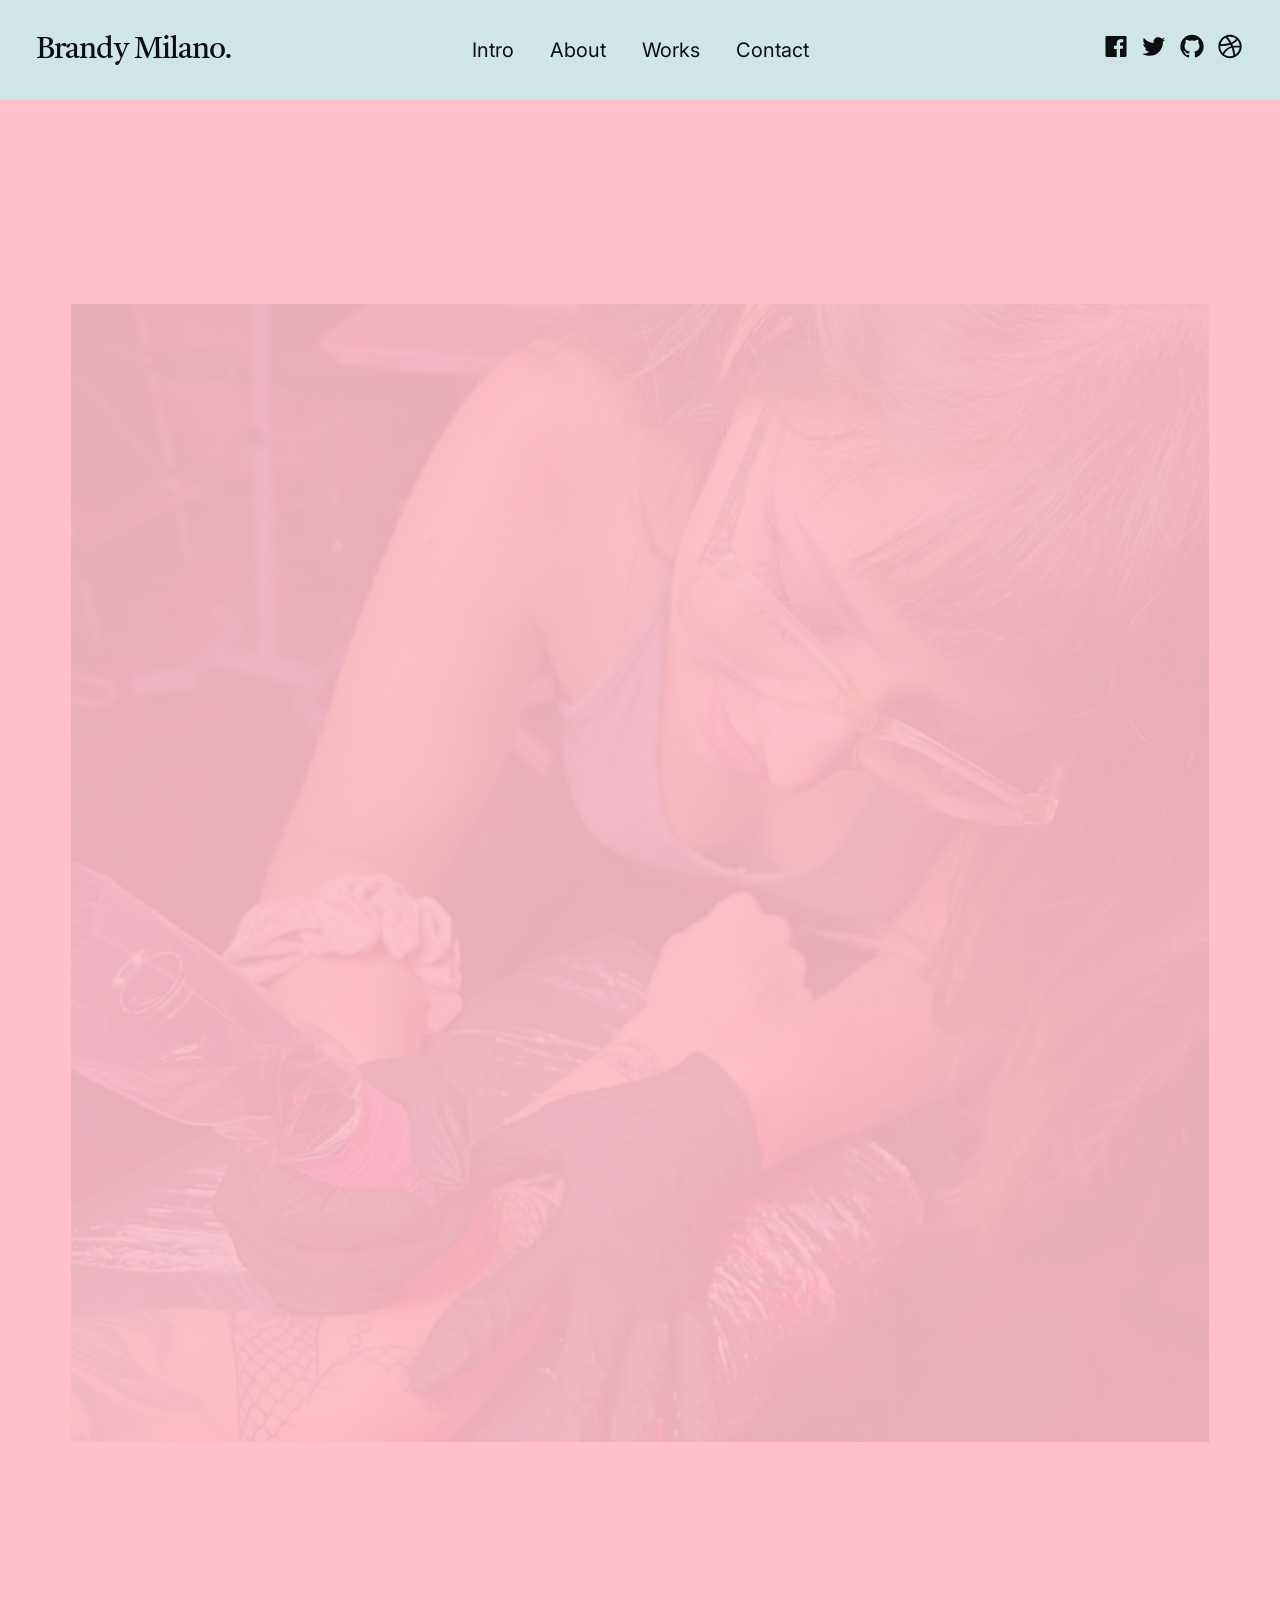
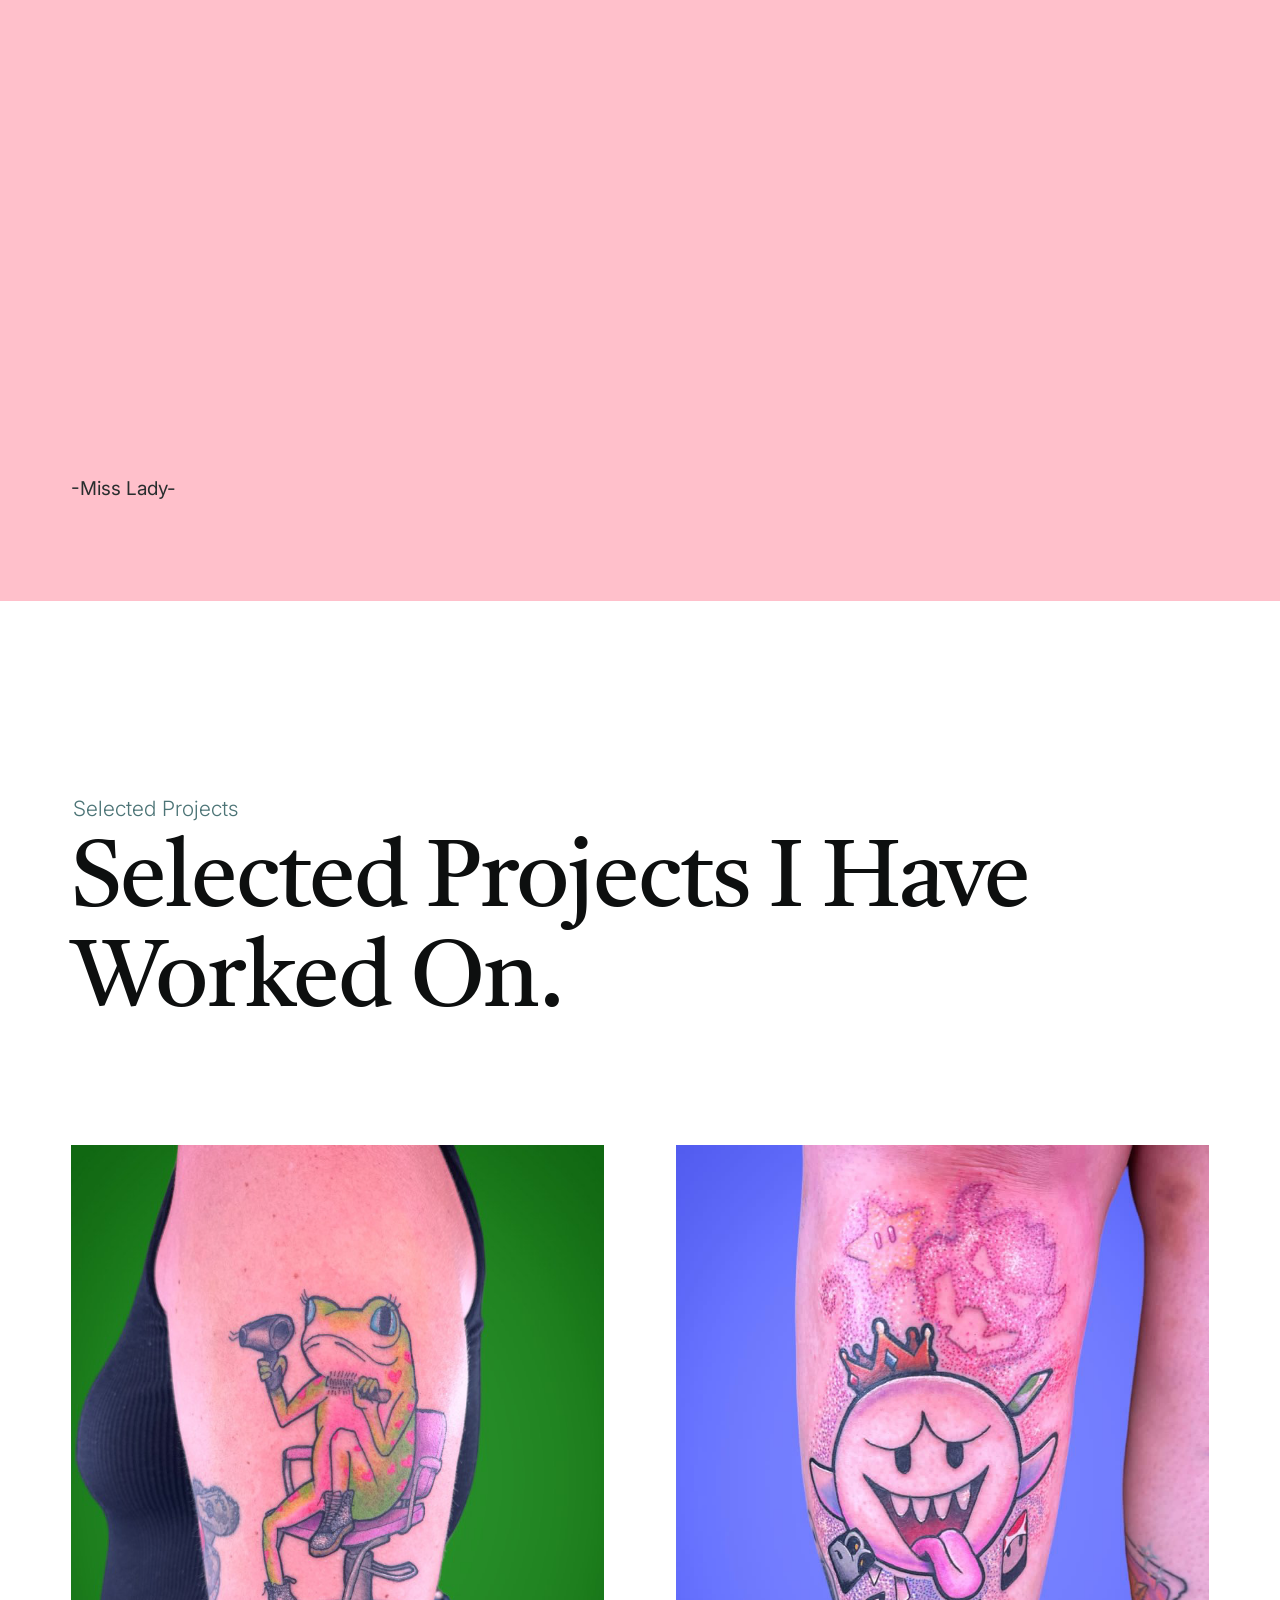
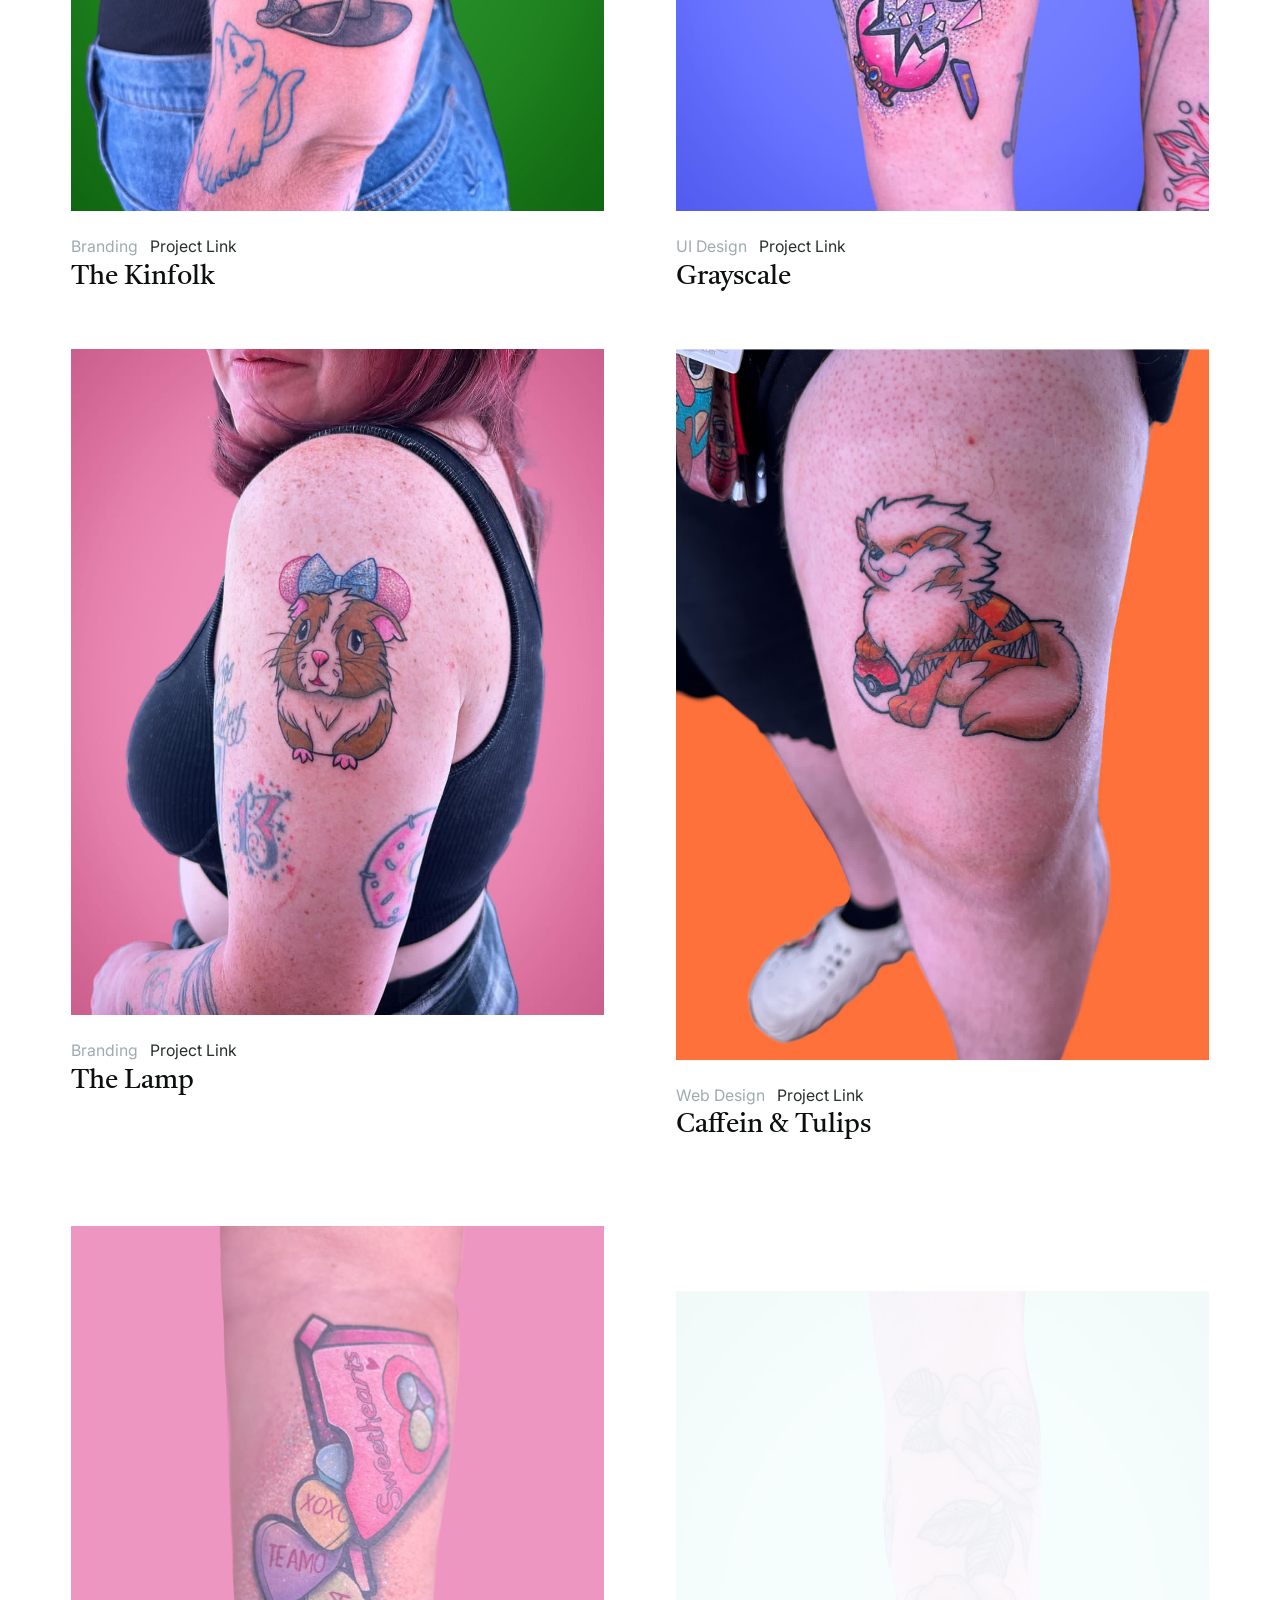
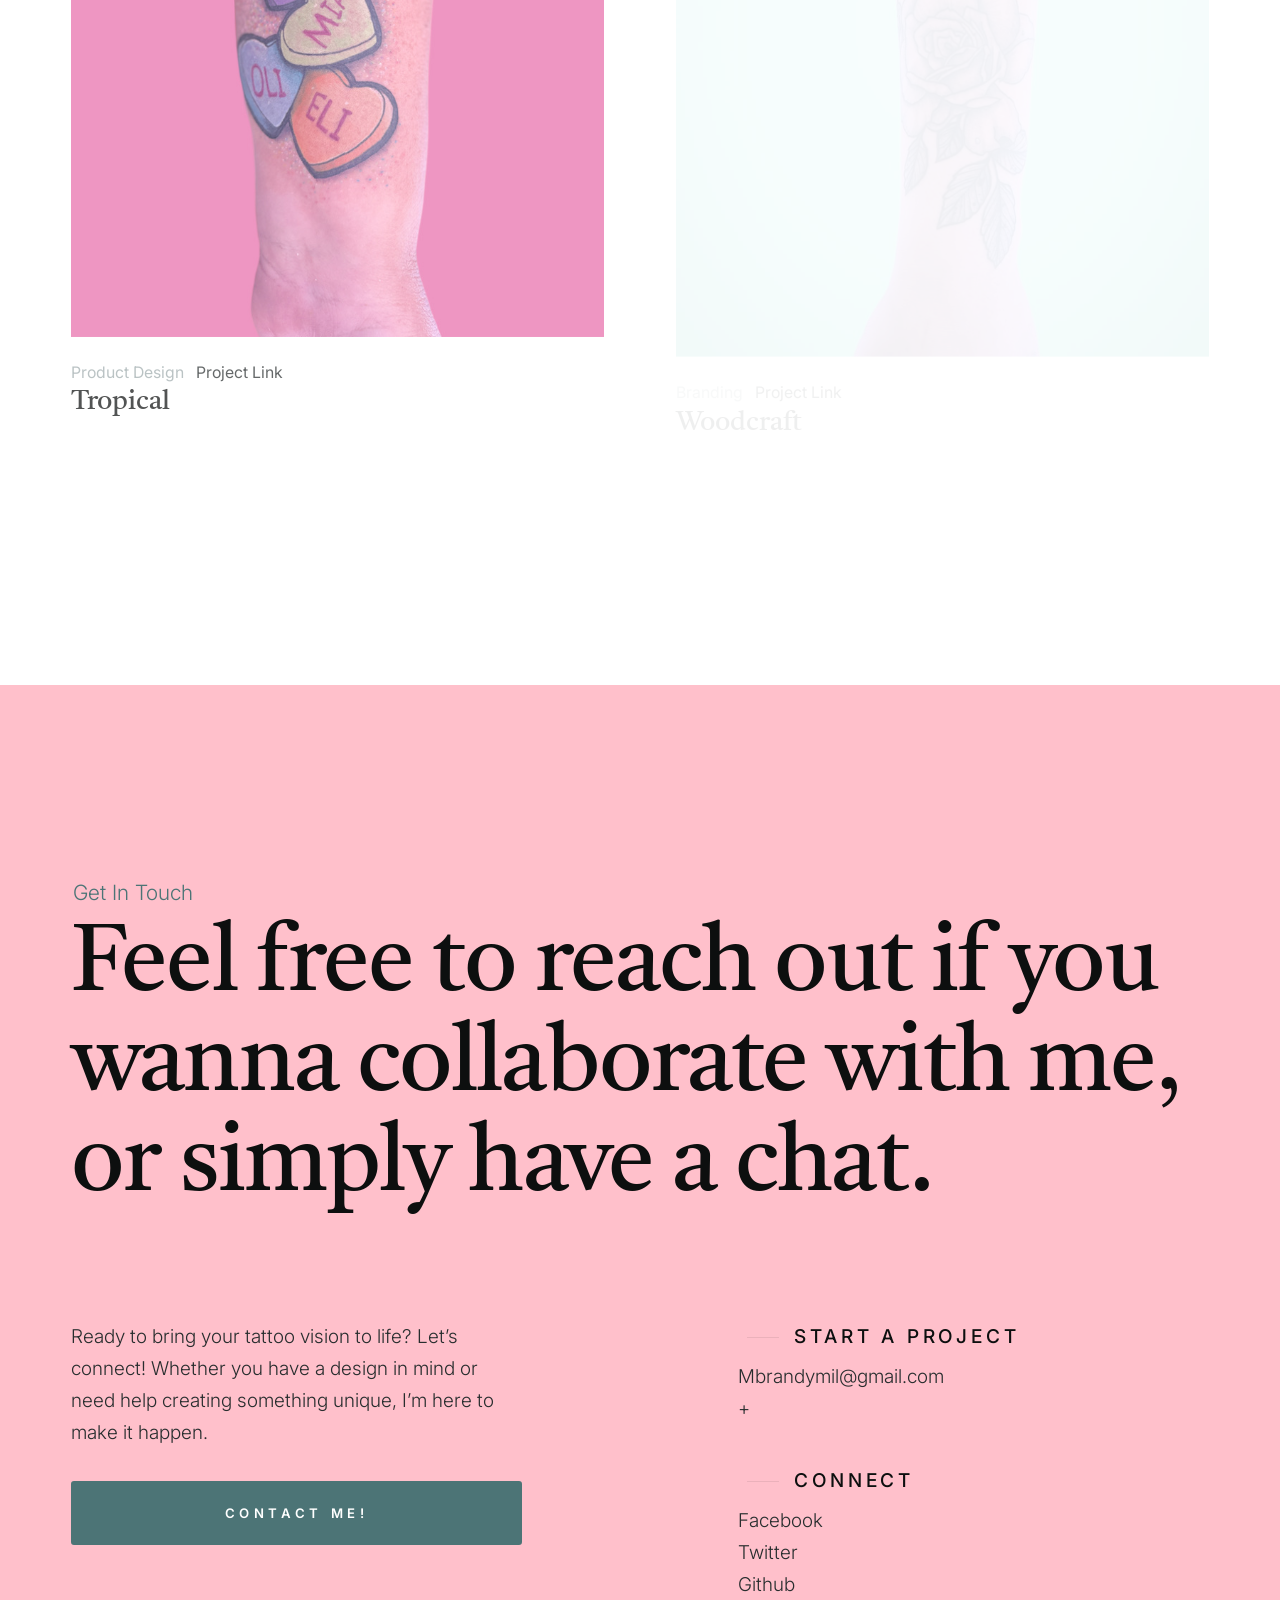
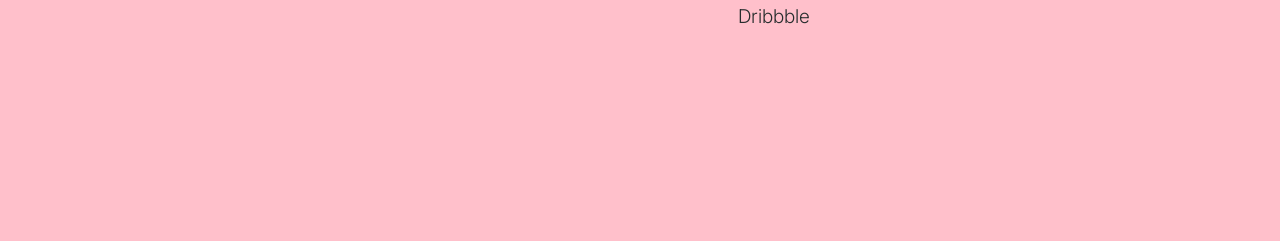
==== index.html @ 3b0003b9 "added images" ====
<!DOCTYPE html>
<html lang="en" class="no-js" >
<head>

    <!--- basic page needs
    ================================================== -->
    <meta charset="utf-8">
    <meta name="viewport" content="width=device-width, initial-scale=1">
    <title>Miss Lady Tattoos</title>

    <script>
        document.documentElement.classList.remove('no-js');
        document.documentElement.classList.add('js');
    </script>

    <!-- CSS
    ================================================== -->
    <link rel="stylesheet" href="css/vendor.css">
    <link rel="stylesheet" href="css/styles.css">

    <!-- favicons
    ================================================== -->
    <link rel="apple-touch-icon" sizes="180x180" href="images/portfolio/iconlogo.png">
    <link rel="icon" type="image/png" sizes="32x32" href="images/portfolio/iconlogo.png">
    <link rel="icon" type="image/png" sizes="16x16" href="images/portfolio/iconlogo.png">
    <link rel="manifest" href="site.webmanifest">

</head>


<body id="top">


    <!-- preloader
    ================================================== -->
    <div id="preloader">
        <div id="loader" class="line"></div>
    </div>


    <!-- page wrap
    ================================================== -->
    <div id="page" class="s-pagewrap">


        <!-- # site header 
        ================================================== -->
        <header id="masthead" class="s-header">

             <div class="s-header__block">
                <div class="s-header__branding">
                    <p class="site-title">
                        <a href="index.html" rel="home">Brandy Milano.</a>
                    </p>
                </div>

                <a class="s-header__menu-toggle" href="#0"><span>Menu</span></a>
            </div> <!-- end s-header__block -->

            <div class="row s-header__nav-wrap">

                <nav class="s-header__nav">
                    <ul>
                        <li class="current"><a href="#intro" class="smoothscroll">Intro</a></li>
                        <li><a href="#about" class="smoothscroll">About</a></li>
                        <li><a href="#works" class="smoothscroll">Works</a></li>
                        <li><a href="#colophon" class="smoothscroll">Contact</a></li>
                    </ul>
                </nav> <!-- end s-header__nav -->

                <ul class="s-header__social">
                    <li>
                        <a href="#0">
                            <svg xmlns="http://www.w3.org/2000/svg" width="24" height="24" viewBox="0 0 24 24" style="fill:rgba(0, 0, 0, 1);transform:;-ms-filter:"><path d="M20,3H4C3.447,3,3,3.448,3,4v16c0,0.552,0.447,1,1,1h8.615v-6.96h-2.338v-2.725h2.338v-2c0-2.325,1.42-3.592,3.5-3.592 c0.699-0.002,1.399,0.034,2.095,0.107v2.42h-1.435c-1.128,0-1.348,0.538-1.348,1.325v1.735h2.697l-0.35,2.725h-2.348V21H20 c0.553,0,1-0.448,1-1V4C21,3.448,20.553,3,20,3z"></path></svg>
                            <span class="u-screen-reader-text">Facebook</span>
                        </a>
                    </li>
                    <li>
                        <a href="#0">
                            <svg xmlns="http://www.w3.org/2000/svg" width="24" height="24" viewBox="0 0 24 24" style="fill:rgba(0, 0, 0, 1);transform:;-ms-filter:"><path d="M19.633,7.997c0.013,0.175,0.013,0.349,0.013,0.523c0,5.325-4.053,11.461-11.46,11.461c-2.282,0-4.402-0.661-6.186-1.809 c0.324,0.037,0.636,0.05,0.973,0.05c1.883,0,3.616-0.636,5.001-1.721c-1.771-0.037-3.255-1.197-3.767-2.793 c0.249,0.037,0.499,0.062,0.761,0.062c0.361,0,0.724-0.05,1.061-0.137c-1.847-0.374-3.23-1.995-3.23-3.953v-0.05 c0.537,0.299,1.16,0.486,1.82,0.511C3.534,9.419,2.823,8.184,2.823,6.787c0-0.748,0.199-1.434,0.548-2.032 c1.983,2.443,4.964,4.04,8.306,4.215c-0.062-0.3-0.1-0.611-0.1-0.923c0-2.22,1.796-4.028,4.028-4.028 c1.16,0,2.207,0.486,2.943,1.272c0.91-0.175,1.782-0.512,2.556-0.973c-0.299,0.935-0.936,1.721-1.771,2.22 c0.811-0.088,1.597-0.312,2.319-0.624C21.104,6.712,20.419,7.423,19.633,7.997z"></path></svg>
                            <span class="u-screen-reader-text">Twitter</span>
                        </a>
                    </li>
                    <li>
                        <a href="#0">
                            <svg xmlns="http://www.w3.org/2000/svg" width="24" height="24" viewBox="0 0 24 24" style="fill: rgba(0, 0, 0, 1);transform: ;msFilter:;"><path fill-rule="evenodd" clip-rule="evenodd" d="M12.026 2c-5.509 0-9.974 4.465-9.974 9.974 0 4.406 2.857 8.145 6.821 9.465.499.09.679-.217.679-.481 0-.237-.008-.865-.011-1.696-2.775.602-3.361-1.338-3.361-1.338-.452-1.152-1.107-1.459-1.107-1.459-.905-.619.069-.605.069-.605 1.002.07 1.527 1.028 1.527 1.028.89 1.524 2.336 1.084 2.902.829.091-.645.351-1.085.635-1.334-2.214-.251-4.542-1.107-4.542-4.93 0-1.087.389-1.979 1.024-2.675-.101-.253-.446-1.268.099-2.64 0 0 .837-.269 2.742 1.021a9.582 9.582 0 0 1 2.496-.336 9.554 9.554 0 0 1 2.496.336c1.906-1.291 2.742-1.021 2.742-1.021.545 1.372.203 2.387.099 2.64.64.696 1.024 1.587 1.024 2.675 0 3.833-2.33 4.675-4.552 4.922.355.308.675.916.675 1.846 0 1.334-.012 2.41-.012 2.737 0 .267.178.577.687.479C19.146 20.115 22 16.379 22 11.974 22 6.465 17.535 2 12.026 2z"></path></svg>
                            <span class="u-screen-reader-text">Github</span>
                        </a>
                    </li>
                    <li>
                        <a href="#0">
                            <svg xmlns="http://www.w3.org/2000/svg" width="24" height="24" viewBox="0 0 24 24" style="fill:rgba(0, 0, 0, 1);transform:;-ms-filter:"><path d="M20.66,6.98c-0.894-1.533-2.107-2.747-3.641-3.64C15.486,2.447,13.813,2,12,2S8.514,2.447,6.98,3.34 C5.447,4.233,4.233,5.447,3.34,6.98S2,10.187,2,12s0.446,3.487,1.34,5.02c0.894,1.534,2.107,2.747,3.641,3.64 C8.514,21.553,10.187,22,12,22s3.486-0.447,5.02-1.34c1.533-0.893,2.747-2.106,3.641-3.64C21.554,15.487,22,13.813,22,12 S21.554,8.513,20.66,6.98z M12,3.66c2,0,3.772,0.64,5.32,1.919c-0.92,1.174-2.286,2.14-4.1,2.9c-1.002-1.813-2.088-3.327-3.261-4.54 C10.641,3.753,11.319,3.66,12,3.66z M5.51,6.8c0.754-0.947,1.656-1.686,2.711-2.22c1.212,1.201,2.325,2.7,3.34,4.5 c-2,0.6-4.114,0.9-6.341,0.9c-0.573,0-1.006-0.013-1.3-0.04C4.227,8.793,4.757,7.747,5.51,6.8z M3.66,12 c0-0.054,0.003-0.12,0.01-0.2c0.007-0.08,0.01-0.146,0.01-0.2c0.254,0.014,0.641,0.02,1.161,0.02c2.666,0,5.146-0.367,7.439-1.1 c0.187,0.373,0.381,0.793,0.58,1.26c-1.32,0.293-2.674,1.006-4.061,2.14S6.4,16.247,5.76,17.5C4.36,15.913,3.66,14.08,3.66,12z M12,20.34c-1.894,0-3.594-0.587-5.101-1.759C7.5,17.394,8.423,16.259,9.67,15.18c1.246-1.08,2.483-1.753,3.71-2.02 c0.772,2.133,1.293,4.339,1.56,6.62C13.966,20.153,12.986,20.34,12,20.34z M19.08,16.38c-0.666,1.066-1.526,1.94-2.58,2.621 c-0.24-2.08-0.7-4.107-1.379-6.081c0.932-0.066,1.765-0.1,2.5-0.1c0.799,0,1.686,0.034,2.659,0.1 C20.146,14.16,19.746,15.313,19.08,16.38z M17.84,11.38c-1.16,0-2.233,0.047-3.22,0.14c-0.254-0.653-0.48-1.193-0.68-1.62 c2.066-0.906,3.532-2.006,4.399-3.3c1.2,1.414,1.854,3.027,1.96,4.84C19.487,11.4,18.667,11.38,17.84,11.38z"></path></svg>
                            <span class="u-screen-reader-text">Dribbble</span>
                        </a>
                    </li>
                </ul>  <!-- end s-header__social -->

            </div> <!-- end s-header__nav-wrap -->

        </header> <!-- end s-header -->


        <!-- intro
        ================================================== -->
        <section id="intro" class="s-intro">

            <div class="row">
                <div class="column lg-12 s-intro__content">

                    <div class="s-intro__text">
                        <h1 class="s-intro__text-huge animate-on-load">
                            Brandy .M
                        </h1>
                        <h3 class="animate-on-load">Tattoo <!-- <span>/span> --> Artist</h3>
                    </div>

                    <div class="s-intro__bg"></div>

                </div>
            </div>

        </section> <!-- end s-intro -->


        <!-- about
        ================================================== -->
        <section id="about" class="s-about">


            <div class="s-about__block s-about__intro">

                <div class="row">
                    <div class="column lg-12">
                        <h2 class="text-pretitle animate-on-load">About Me</h2>
    
                        <p class="attention-getter animate-on-load">
                            Hi, I’m Brandy, a passionate tattoo artist dedicated to bringing your ideas to life through ink. With a focus on clean lines, vibrant colors, and intricate details, my work is all about creating unique, meaningful designs that resonate with my clients. Whether you're looking for a small, delicate piece or a bold statement tattoo, I’m here to help turn your vision into art.

                            I believe that tattoos are not just body art but a form of self-expression, and I take pride in working closely with each client to ensure their story is told beautifully. I’m always exploring new techniques and styles to evolve my craft, so each piece is a reflection of both my creativity and your individuality.
                            
                            Let’s collaborate on something amazing!
                        </p>
                        <p>-Miss Lady-</p>
                    </div>
                </div>

            </div> 


            <!-- <div class="s-about__block s-about__career">

                <div class="row s-about__career-header">
                    <div class="column lg-12">
                        <h2 class="text-pretitle">Resume</h2>
    
                        <p class="text-huge-title">
                        Here is my education, work experience, & some skills I've got.
                        </p>
                    </div>
                </div>

                <div class="row s-about__timeline" data-animate-block>
                    <div class="column lg-6 stack-on-900 s-about__timeline-section" data-animate-el>
    
                        <h2 class="text-subtitle">
                            Experience
                        </h2>
    
                        <div class="timeline">
    
                            <div class="timeline__block">
                                <div class="timeline__bullet"></div>
                                <div class="timeline__header">
                                    <h4 class="timeline__title">Spotify</h3>
                                    <h5 class="timeline__meta">Product Designer</h5>
                                    <p class="timeline__timeframe">August 2019 - Present</p>
                                </div>
                                <div class="timeline__desc">
                                    <p>Lorem ipsum Occaecat do esse ex et dolor culpa nisi ex in magna consectetur nisi cupidatat laboris esse eiusmod deserunt aute do quis velit esse sed Ut proident cupidatat nulla esse cillum laborum occaecat nostrud sit dolor incididunt amet est occaecat nisi.</p>
                                </div>
                            </div>
    
                            <div class="timeline__block">
                                <div class="timeline__bullet"></div>
                                <div class="timeline__header">
                                    <h4 class="timeline__title">Dropbox</h4>
                                    <h5 class="timeline__meta">Frontend Developer</h5>
                                    <p class="timeline__timeframe">March 2016 - July 2019</p>
                                </div>
                                <div class="timeline__desc">
                                    <p>Lorem ipsum Occaecat do esse ex et dolor culpa nisi ex in magna consectetur nisi cupidatat laboris esse eiusmod deserunt aute do quis velit esse sed Ut proident cupidatat nulla esse cillum laborum occaecat nostrud sit dolor incididunt amet est occaecat nisi.</p>
                                </div>
                            </div> -->
<!--     
                        </div> 
    
                    </div>
    
                    <div class="column lg-6 stack-on-900 s-about__timeline-section" data-animate-el>
    
                        <h2 class="text-subtitle">
                            Education
                        </h2>
    
                        <div class="timeline">
    
                            <div class="timeline__block">
                                <div class="timeline__bullet"></div>
                                <div class="timeline__header">
                                    <h4 class="timeline__title">University of Life</h3>
                                    <h5 class="timeline__meta">Master in Graphic Design</h5>
                                    <p class="timeline__timeframe">April 2015</p>
                                </div>
                                <div class="timeline__desc">
                                    <p>Lorem ipsum Occaecat do esse ex et dolor culpa nisi ex in magna consectetur nisi cupidatat laboris esse eiusmod deserunt aute do quis velit esse sed Ut proident cupidatat nulla esse cillum laborum occaecat nostrud sit dolor incididunt amet est occaecat nisi.</p>
                                </div>
                            </div>
    
                            <div class="timeline__block">
                                <div class="timeline__bullet"></div>
                                <div class="timeline__header">
                                    <h4 class="timeline__title">School of Cool Designers</h4>
                                    <h5 class="timeline__meta">B.A. Degree in Graphic Design</h5>
                                    <p class="timeline__timeframe">August 2012</p>
                                </div>
                                <div class="timeline__desc">
                                    <p>Lorem ipsum Occaecat do esse ex et dolor culpa nisi ex in magna consectetur nisi cupidatat laboris esse eiusmod deserunt aute do quis velit esse sed Ut proident cupidatat nulla esse cillum laborum occaecat nostrud sit dolor incididunt amet est occaecat nisi.</p>
                                </div>
                            </div>
    
                        </div> 
                        
                    </div> 
    
                </div> 

                <div class="row s-about__skills" data-animate-block>
                    <div class="column lg-12" data-animate-el>
    
                        <h2 class="text-subtitle">
                            Skills & Expertise
                        </h2>
    
                        <ul class="skill-bars">
                            <li>
                            <div class="progress percent95"></div>
                            <strong>HTML & SCSS</strong>
                            </li>
                            <li>
                            <div class="progress percent85"></div>
                            <strong>Javascript ES6+</strong>
                            </li>
                            <li>
                            <div class="progress percent70"></div>
                            <strong>React</strong>
                            </li>
                            <li>
                            <div class="progress percent75"></div>
                            <strong>Node JS</strong>
                            </li>
                            <li>
                            <div class="progress percent85"></div>
                            <strong>Wordpress</strong>
                            </li>
                            <li>
                            <div class="progress percent90"></div>
                            <strong>Figma</strong>
                            </li>
                            <li>
                            <div class="progress percent85"></div>
                            <strong>Sketch</strong>
                            </li>
                            <li>
                            <div class="progress percent75"></div>
                            <strong>Illustrator</strong>
                            </li>
                        </ul>
    
                    </div>
                </div> 

                <div class="row s-about__clients" data-animate-block>
                    <div class="column lg-12" data-animate-el>
    
                        <h2 class="text-pretitle">Selected Clients</h2>
    
                        <ul class="clients-list text-huge-title">
                            <li><a href="#0">Microsoft</a></li>
                            <li><a href="#0">Amazon</a></li>
                            <li><a href="#0">Solana</a></li>
                            <li><a href="#0">Nike</a></li>
                            <li><a href="#0">Adidas</a></li>
                            <li><a href="#0">Polkadot</a></li>
                            <li><a href="#0">Google</a></li>
                            <li><a href="#0">Atom</a></li>
                            <li><a href="#0">Square</a></li>
                            <li><a href="#0">Brave</a></li>
                        </ul>
    
                    </div>
                </div> 

            </div> 
        </section>  -->


        <!-- # works
        ================================================== -->
        <section id="works" class="s-works">

            <div class="row">
                <div class="column lg-12">
                    <h2 class="text-pretitle">Selected Projects</h2>

                    <p class="text-huge-title">
                    Selected Projects I Have Worked On.
                    </p>
                </div>
            </div>

            <div class="row folio-list block-lg-one-half block-stack-on-550" data-animate-block>

                <div class="column" data-animate-el>
                    <div class="folio-item">
                        <div class="folio-item__thumb">
                            <a class="folio-item__thumb-link" href="images/portfolio/gallery/GPJQ4849.JPG" Title="The Kinfolk" data-size="1050x700">
                                <img src="images/portfolio/skaterboy.jpg" 
                                     srcset="images/portfolio/gallery/GPJQ4849.JPG 1x, images/portfolio/gallery/GPJQ4849.JPG@2x.jpg 2x" alt="">
                            </a>
                        </div>
                        <div class="folio-item__info">
                            <div class="folio-item__meta">
                                <span class="cat">Branding</span>
                                <a href="https://www.behance.net/" title="Project Link" class="project-link">Project Link</a>
                            </div>
                            <h4 class="folio-item__title">The Kinfolk</h4>
                        </div>
                        <div class="folio-item__caption">
                            <p>Vero molestiae sed aut natus excepturi. Et tempora numquam. Temporibus iusto quo.Unde dolorem corrupti neque nisi.</p>
                        </div>
                    </div>
                </div> <!-- end column -->
                <div class="column" data-animate-el>
                    <div class="folio-item">
                        <div class="folio-item__thumb">
                            <a class="folio-item__thumb-link" href="images/portfolio/IBGS7936.JPG" title="Grayscale" data-size="1050x700">
                                <img src="images/portfolio/IBGS7936.JPG" 
                                     srcset="images/portfolio/IBGS7936.JPG 1x, images\portfolio\IBGS7936.JPG@2x" alt="">
                            </a>
                        </div>
                        <div class="folio-item__info">
                            <div class="folio-item__meta">
                                <span class="cat">UI Design</span>
                                <a href="https://www.behance.net/" title="Project Link" class="project-link">Project Link</a>
                            </div>
                            <h4 class="folio-item__title">Grayscale</h4>
                        </div>
                        <div class="folio-item__caption">
                            <p>Vero molestiae sed aut natus excepturi. Et tempora numquam. Temporibus iusto quo.Unde dolorem corrupti neque nisi.</p>
                        </div>
                    </div>
                </div> <!-- end column -->
                <div class="column" data-animate-el>
                    <div class="folio-item">
                        <div class="folio-item__thumb">
                            <a class="folio-item__thumb-link" href="images/portfolio/LNLI8053.JPG" title="The Lamp" data-size="1050x700">
                                <img src="images/portfolio/lamp.jpg" 
                                     srcset="images/portfolio/LNLI8053.JPG 1x, images/portfolio/LNLI8053.JPG@2x" alt="">
                            </a>
                        </div>
                        <div class="folio-item__info">
                            <div class="folio-item__meta">
                                <span class="cat">Branding</span>
                                <a href="https://www.behance.net/" title="Project Link" class="project-link">Project Link</a>
                            </div>
                            <h4 class="folio-item__title">The Lamp</h4>
                        </div>
                        <div class="folio-item__caption">
                            <p>Vero molestiae sed aut natus excepturi. Et tempora numquam. Temporibus iusto quo.Unde dolorem corrupti neque nisi.</p>
                        </div>
                    </div>
                </div> <!-- end column -->
                <div class="column" data-animate-el>
                    <div class="folio-item">
                        <div class="folio-item__thumb">
                            <a class="folio-item__thumb-link" href="images/PHZT5736.JPG" title="Caffein & Tulips" data-size="1050x700">
                                <img src="images/PHZT5736.JPG" 
                                     srcset="images/PHZT5736.JPG 1x, images/PHZT5736.JPG@2x" alt="">
                            </a>
                        </div>
                        <div class="folio-item__info">
                            <div class="folio-item__meta">
                                <span class="cat">Web Design</span>
                                <a href="https://www.behance.net/" title="Project Link" class="project-link">Project Link</a>
                            </div>
                            <h4 class="folio-item__title">
                                Caffein & Tulips
                            </h4>
                        </div>
                        <div class="folio-item__caption">
                            <p>Vero molestiae sed aut natus excepturi. Et tempora numquam. Temporibus iusto quo.Unde dolorem corrupti neque nisi.</p>
                        </div>
                    </div>
                </div> 
                <div class="column" data-animate-el>
                    <div class="folio-item">
                        <div class="folio-item__thumb">
                            <a class="folio-item__thumb-link" href="images/GTHL4815.JPG" title="Tropical" data-size="1050x700">
                                <img src="images/GTHL4815.JPG" 
                                     srcset="images/GTHL4815.JPG 1x, images/GTHL4815.JPG@x2" alt="">
                            </a>
                        </div>
                        <div class="folio-item__info">
                            <div class="folio-item__meta">
                                <span class="cat">Product Design</span>
                                <a href="https://www.behance.net/" title="Project Link" class="project-link">Project Link</a>
                            </div>
                            <h4 class="folio-item__title">Tropical</h4>
                        </div>
                        <div class="folio-item__caption">
                            <p>Vero molestiae sed aut natus excepturi. Et tempora numquam. Temporibus iusto quo.Unde dolorem corrupti neque nisi.</p>
                        </div>
                    </div>
                </div> 
                <div class="column" data-animate-el>
                    <div class="folio-item">
                        <div class="folio-item__thumb">
                            <a class="folio-item__thumb-link" href="images/XIVX3357.JPG" title="Woodcraft" data-size="1050x700">
                                <img src="images/XIVX3357.JPG" 
                                     srcset="images/XIVX3357.JPG 1x, images/XIVX3357.JPG@2x.jpg 2x" alt="">
                            </a>
                        </div>
                        <div class="folio-item__info">
                            <div class="folio-item__meta">
                                <span class="cat">Branding</span>
                                <a href="https://www.behance.net/" title="Project Link" class="project-link">Project Link</a>
                            </div>
                            <h4 class="folio-item__title">Woodcraft</h4>
                        </div>
                        <div class="folio-item__caption">
                            <p>Vero molestiae sed aut natus excepturi. Et tempora numquam. Temporibus iusto quo.Unde dolorem corrupti neque nisi.</p>
                        </div>
                    </div>
                </div> 
    
            </div> 

            <!-- <div class="row testimonials">
                <div class="column lg-12">
    
                    <div class="swiper testimonial-slider">
    
                        <div class="swiper-wrapper">

                            <div class="testimonial-slider__slide swiper-slide">
                                <p>
                                Molestiae incidunt consequatur quis ipsa autem nam sit enim magni. Voluptas tempore rem. 
                                Explicabo a quaerat sint autem dolore ducimus ut consequatur neque. Nisi dolores quaerat fuga rem nihil nostrum.
                                Laudantium quia consequatur molestias.
                                </p>
                                <div class="testimonial-slider__author">
                                    <img src="images/avatars/user-02.jpg" alt="Author image" class="testimonial-slider__avatar">
                                    <cite class="testimonial-slider__cite">
                                        <strong>John Rockefeller</strong>
                                        <span>Standard Oil Co.</span>
                                    </cite>
                                </div>
                            </div> 
            
                            <div class="testimonial-slider__slide swiper-slide">
                                <p>
                                Excepturi nam cupiditate culpa doloremque deleniti repellat. Veniam quos repellat voluptas animi adipisci.
                                Nisi eaque consequatur. Voluptatem dignissimos ut ducimus accusantium perspiciatis.
                                Quasi voluptas eius distinctio. Atque eos maxime.
                                </p>
                                <div class="testimonial-slider__author">
                                    <img src="images/avatars/user-03.jpg" alt="Author image" class="testimonial-slider__avatar">
                                    <cite class="testimonial-slider__cite">
                                        <strong>Andrew Carnegie</strong>
                                        <span>Carnegie Steel Co.</span>
                                    </cite>
                                </div>
                            </div> 
            
                            <div class="testimonial-slider__slide swiper-slide">
                                <p>
                                Repellat dignissimos libero. Qui sed at corrupti expedita voluptas odit. Nihil ea quia nesciunt. Ducimus aut sed ipsam.  
                                Autem eaque officia cum exercitationem sunt voluptatum accusamus. Quasi voluptas eius distinctio.
                                Voluptatem dignissimos ut.
                                </p>
                                <div class="testimonial-slider__author">
                                    <img src="images/avatars/user-01.jpg" alt="Author image" class="testimonial-slider__avatar">
                                    <cite class="testimonial-slider__cite">
                                        <strong>John Morgan</strong>
                                        <span>JP Morgan & Co.</span>
                                    </cite>
                                </div>
                            </div> 

                            <div class="testimonial-slider__slide swiper-slide">
                                <p>
                                Excepturi nam cupiditate culpa doloremque deleniti repellat. Veniam quos repellat voluptas animi adipisci.
                                Nisi eaque consequatur. Voluptatem dignissimos ut ducimus accusantium perspiciatis.
                                Quasi voluptas eius distinctio. Atque eos maxime.
                                </p>
                                <div class="testimonial-slider__author">
                                    <img src="images/avatars/user-05.jpg" alt="Author image" class="testimonial-slider__avatar">
                                    <cite class="testimonial-slider__cite">
                                        <strong>Henry Ford</strong>
                                        <span>Ford Motor Co.</span>
                                    </cite>
                                </div>
                            </div> 
        
                        </div> <

                        <div class="testimonial-slider__next">
                            <svg xmlns="http://www.w3.org/2000/svg" width="24" height="24" viewBox="0 0 24 24" style="fill: rgba(0, 0, 0, 1);transform: ;msFilter:;"><path d="m11.293 17.293 1.414 1.414L19.414 12l-6.707-6.707-1.414 1.414L15.586 11H6v2h9.586z"></path></svg>
                        </div>
                        <div class="testimonial-slider__prev">
                            <svg xmlns="http://www.w3.org/2000/svg" width="24" height="24" viewBox="0 0 24 24" style="fill: rgba(0, 0, 0, 1);transform: ;msFilter:;"><path d="M12.707 17.293 8.414 13H18v-2H8.414l4.293-4.293-1.414-1.414L4.586 12l6.707 6.707z"></path></svg>
                        </div>
    
                        <div class="swiper-pagination"></div>
    
                    </div> 
    
                </div> 
            </div>  -->

        </section> 


        <!-- # site footer
        ================================================== -->
        <footer id="colophon" class="s-footer">

            <div class="row s-footer__contact-header">
                <div class="column lg-12">
                    <h2 class="text-pretitle">Get In Touch</h2>

                    <p class="text-huge-title">
                        Feel free to reach out if you wanna collaborate with me, or simply have a chat.
                    </p>
                </div>
            </div> <!-- end s-footer__content -->

            <div class="row s-footer__contact-content">

                <div class="column lg-5 md-6 stack-on-900 left-block">
                    <p>
                        Ready to bring your tattoo vision to life? Let’s connect! Whether you have a design in mind or need help creating something unique, I’m here to make it happen.

                    <div class="s-footer__buttons">
                        <a href="mailto:Mbrandymil@gmail.com" class="btn btn--primary u-fullwidth">Contact Me!</a>
                        <!-- <a href="#0" class="btn btn--stroke u-fullwidth">Get My CV</a> -->
                    </div>

                    </p>
                </div>

                <div class="column lg-4 md-5 stack-on-900 right-block">

                    <div class="s-footer__contact-info" >
                        <h2 class="text-subtitle">
                            Start A Project
                        </h2>
                        <ul class="link-list">
                            <li><a href="mailto:Mbrandymil@gmail.com">Mbrandymil@gmail.com</a></li>
                            <li><a href="tel:+5618565577">+</a></li>
                        </ul>
                    </div>

                    <div class="s-footer__social">
                        <h2 class="text-subtitle">
                            Connect
                        </h2>
                        <ul class="link-list">
                            <li><a href="#0">Facebook</a></li>
                            <li><a href="#0">Twitter</a></li>
                            <li><a href="#0">Github</a></li>
                            <li><a href="#0">Dribbble</a></li>
                        </ul>
                    </div>
                    
                </div>
            </div> <!-- end s-footer__contact-content -->



                <div class="ss-go-top">
                    <a class="smoothscroll" title="Back to Top" href="#top">
                        <svg xmlns="http://www.w3.org/2000/svg" width="24" height="24" viewBox="0 0 24 24" style="fill: rgba(0, 0, 0, 1);transform: ;msFilter:;"><path d="M6 4h12v2H6zm5 10v6h2v-6h5l-6-6-6 6z"></path></svg>
                    </a>
                </div>
            </div> <!-- end s-footer__bottom-->

        </footer> <!-- end s-footer -->

    </div> <!-- end s-pagewrap -->


    <!-- photoswipe background
    ================================================== -->
    <div aria-hidden="true" class="pswp" role="dialog" tabindex="-1">

        <div class="pswp__bg"></div>
        <div class="pswp__scroll-wrap">

            <div class="pswp__container">
                <div class="pswp__item"></div>
                <div class="pswp__item"></div>
                <div class="pswp__item"></div>
            </div>

            <div class="pswp__ui pswp__ui--hidden">
                <div class="pswp__top-bar">
                    <div class="pswp__counter"></div><button class="pswp__button pswp__button--close" title="Close (Esc)"></button> <button class="pswp__button pswp__button--share" title=
                    "Share"></button> <button class="pswp__button pswp__button--fs" title="Toggle fullscreen"></button> <button class="pswp__button pswp__button--zoom" title=
                    "Zoom in/out"></button>
                    <div class="pswp__preloader">
                        <div class="pswp__preloader__icn">
                            <div class="pswp__preloader__cut">
                                <div class="pswp__preloader__donut"></div>
                            </div>
                        </div>
                    </div>
                </div>
                <div class="pswp__share-modal pswp__share-modal--hidden pswp__single-tap">
                    <div class="pswp__share-tooltip"></div>
                </div><button class="pswp__button pswp__button--arrow--left" title="Previous (arrow left)"></button> <button class="pswp__button pswp__button--arrow--right" title=
                "Next (arrow right)"></button>
                <div class="pswp__caption">
                    <div class="pswp__caption__center"></div>
                </div>
            </div>

        </div>

    </div> <!-- end photoSwipe background -->


    <!-- Java Script
    ================================================== -->
    <script src="js/plugins.js"></script>
    <script src="js/main.js"></script>

</body>
</html>
---- css/vendor.css ----
code[class*="language-"],
pre[class*="language-"] {
    color           : #f8f8f2;
    background      : none;
    text-shadow     : 0 1px rgba(0, 0, 0, 0.3);
    font-family     : var(--font-mono);
    font-size       : calc(var(--text-size) * 0.9444);
    text-align      : left;
    white-space     : pre;
    word-spacing    : normal;
    word-break      : normal;
    word-wrap       : normal;
    line-height     : var(--vspace-1);
    -moz-tab-size   : 4;
    -o-tab-size     : 4;
    tab-size        : 4;
    -webkit-hyphens : none;
    -moz-hyphens    : none;
    -ms-hyphens     : none;
    hyphens         : none;
}

/* Code blocks */
pre[class*="language-"] {
    padding  : var(--vspace-0_5) 0 var(--vspace-1);
    margin   : var(--vspace-1) 0;
    overflow : auto;
}

:not(pre)>code[class*="language-"],
pre[class*="language-"] {
    background : #272822;
}

/* Inline code */
:not(pre)>code[class*="language-"] {
    padding     : .1em;
    white-space : normal;
}

.token.comment,
.token.prolog,
.token.doctype,
.token.cdata {
    color : slategray;
}

.token.punctuation {
    color : #f8f8f2;
}

.token.namespace {
    opacity : .7;
}

.token.property,
.token.tag,
.token.constant,
.token.symbol,
.token.deleted {
    color : #f92672;
}

.token.boolean,
.token.number {
    color : #ae81ff;
}

.token.selector,
.token.attr-name,
.token.string,
.token.char,
.token.builtin,
.token.inserted {
    color : #a6e22e;
}

.token.operator,
.token.entity,
.token.url,
.language-css .token.string,
.style .token.string,
.token.variable {
    color : #f8f8f2;
}

.token.atrule,
.token.attr-value,
.token.function,
.token.class-name {
    color : #e6db74;
}

.token.keyword {
    color : #66d9ef;
}

.token.regex,
.token.important {
    color : #fd971f;
}

.token.important,
.token.bold {
    font-weight : bold;
}

.token.italic {
    font-style : italic;
}

.token.entity {
    cursor : help;
}



/* ===================================================================
 * # Swiper 8.0.6
 * Most modern mobile touch slider and framework with hardware accelerated transitions
 * https://swiperjs.com
 *
 * Copyright 2014-2022 Vladimir Kharlampidi
 *
 * Released under the MIT License
 *
 * Released on: February 14, 2022
 * ------------------------------------------------------------------- */
@font-face {
    font-family : 'swiper-icons';
    src         : url("data:application/font-woff;charset=utf-8;base64, [base64]//wADZ2x5ZgAAAywAAADMAAAD2MHtryVoZWFkAAABbAAAADAAAAA2E2+eoWhoZWEAAAGcAAAAHwAAACQC9gDzaG10eAAAAigAAAAZAAAArgJkABFsb2NhAAAC0AAAAFoAAABaFQAUGG1heHAAAAG8AAAAHwAAACAAcABAbmFtZQAAA/gAAAE5AAACXvFdBwlwb3N0AAAFNAAAAGIAAACE5s74hXjaY2BkYGAAYpf5Hu/j+W2+MnAzMYDAzaX6QjD6/4//Bxj5GA8AuRwMYGkAPywL13jaY2BkYGA88P8Agx4j+/8fQDYfA1AEBWgDAIB2BOoAeNpjYGRgYNBh4GdgYgABEMnIABJzYNADCQAACWgAsQB42mNgYfzCOIGBlYGB0YcxjYGBwR1Kf2WQZGhhYGBiYGVmgAFGBiQQkOaawtDAoMBQxXjg/wEGPcYDDA4wNUA2CCgwsAAAO4EL6gAAeNpj2M0gyAACqxgGNWBkZ2D4/wMA+xkDdgAAAHjaY2BgYGaAYBkGRgYQiAHyGMF8FgYHIM3DwMHABGQrMOgyWDLEM1T9/w8UBfEMgLzE////P/5//f/V/xv+r4eaAAeMbAxwIUYmIMHEgKYAYjUcsDAwsLKxc3BycfPw8jEQA/[base64]/uznmfPFBNODM2K7MTQ45YEAZqGP81AmGGcF3iPqOop0r1SPTaTbVkfUe4HXj97wYE+yNwWYxwWu4v1ugWHgo3S1XdZEVqWM7ET0cfnLGxWfkgR42o2PvWrDMBSFj/IHLaF0zKjRgdiVMwScNRAoWUoH78Y2icB/yIY09An6AH2Bdu/UB+yxopYshQiEvnvu0dURgDt8QeC8PDw7Fpji3fEA4z/PEJ6YOB5hKh4dj3EvXhxPqH/SKUY3rJ7srZ4FZnh1PMAtPhwP6fl2PMJMPDgeQ4rY8YT6Gzao0eAEA409DuggmTnFnOcSCiEiLMgxCiTI6Cq5DZUd3Qmp10vO0LaLTd2cjN4fOumlc7lUYbSQcZFkutRG7g6JKZKy0RmdLY680CDnEJ+UMkpFFe1RN7nxdVpXrC4aTtnaurOnYercZg2YVmLN/d/gczfEimrE/fs/bOuq29Zmn8tloORaXgZgGa78yO9/cnXm2BpaGvq25Dv9S4E9+5SIc9PqupJKhYFSSl47+Qcr1mYNAAAAeNptw0cKwkAAAMDZJA8Q7OUJvkLsPfZ6zFVERPy8qHh2YER+3i/BP83vIBLLySsoKimrqKqpa2hp6+jq6RsYGhmbmJqZSy0sraxtbO3sHRydnEMU4uR6yx7JJXveP7WrDycAAAAAAAH//wACeNpjYGRgYOABYhkgZgJCZgZNBkYGLQZtIJsFLMYAAAw3ALgAeNolizEKgDAQBCchRbC2sFER0YD6qVQiBCv/H9ezGI6Z5XBAw8CBK/m5iQQVauVbXLnOrMZv2oLdKFa8Pjuru2hJzGabmOSLzNMzvutpB3N42mNgZGBg4GKQYzBhYMxJLMlj4GBgAYow/P/PAJJhLM6sSoWKfWCAAwDAjgbRAAB42mNgYGBkAIIbCZo5IPrmUn0hGA0AO8EFTQAA");
    font-weight : 400;
    font-style  : normal;
}

:root {
    --swiper-theme-color : #007aff;
}

.swiper {
    margin-left  : auto;
    margin-right : auto;
    position     : relative;
    overflow     : hidden;
    list-style   : none;
    padding      : 0;
    /* Fix of Webkit flickering */
    z-index      : 1;
}

.swiper-vertical>.swiper-wrapper {
    flex-direction : column;
}

.swiper-wrapper {
    position            : relative;
    width               : 100%;
    height              : 100%;
    z-index             : 1;
    display             : flex;
    transition-property : transform;
    box-sizing          : content-box;
}

.swiper-android .swiper-slide,
.swiper-wrapper {
    transform : translate3d(0px, 0, 0);
}

.swiper-pointer-events {
    touch-action : pan-y;
}

.swiper-pointer-events.swiper-vertical {
    touch-action : pan-x;
}

.swiper-slide {
    flex-shrink         : 0;
    width               : 100%;
    height              : 100%;
    position            : relative;
    transition-property : transform;
}

.swiper-slide-invisible-blank {
    visibility : hidden;
}

/* Auto Height */
.swiper-autoheight,
.swiper-autoheight .swiper-slide {
    height : auto;
}

.swiper-autoheight .swiper-wrapper {
    align-items         : flex-start;
    transition-property : transform, height;
}

.swiper-backface-hidden .swiper-slide {
    transform                   : translateZ(0);
    -webkit-backface-visibility : hidden;
    backface-visibility         : hidden;
}

/* 3D Effects */
.swiper-3d,
.swiper-3d.swiper-css-mode .swiper-wrapper {
    perspective : 1200px;
}

.swiper-3d .swiper-wrapper,
.swiper-3d .swiper-slide,
.swiper-3d .swiper-slide-shadow,
.swiper-3d .swiper-slide-shadow-left,
.swiper-3d .swiper-slide-shadow-right,
.swiper-3d .swiper-slide-shadow-top,
.swiper-3d .swiper-slide-shadow-bottom,
.swiper-3d .swiper-cube-shadow {
    transform-style : preserve-3d;
}

.swiper-3d .swiper-slide-shadow,
.swiper-3d .swiper-slide-shadow-left,
.swiper-3d .swiper-slide-shadow-right,
.swiper-3d .swiper-slide-shadow-top,
.swiper-3d .swiper-slide-shadow-bottom {
    position       : absolute;
    left           : 0;
    top            : 0;
    width          : 100%;
    height         : 100%;
    pointer-events : none;
    z-index        : 10;
}

.swiper-3d .swiper-slide-shadow {
    background : rgba(0, 0, 0, 0.15);
}

.swiper-3d .swiper-slide-shadow-left {
    background-image : linear-gradient(to left, rgba(0, 0, 0, 0.5), rgba(0, 0, 0, 0));
}

.swiper-3d .swiper-slide-shadow-right {
    background-image : linear-gradient(to right, rgba(0, 0, 0, 0.5), rgba(0, 0, 0, 0));
}

.swiper-3d .swiper-slide-shadow-top {
    background-image : linear-gradient(to top, rgba(0, 0, 0, 0.5), rgba(0, 0, 0, 0));
}

.swiper-3d .swiper-slide-shadow-bottom {
    background-image : linear-gradient(to bottom, rgba(0, 0, 0, 0.5), rgba(0, 0, 0, 0));
}

/* CSS Mode */
.swiper-css-mode>.swiper-wrapper {
    overflow           : auto;
    scrollbar-width    : none;
    /* For Firefox */
    -ms-overflow-style : none;
    /* For Internet Explorer and Edge */
}

.swiper-css-mode>.swiper-wrapper::-webkit-scrollbar {
    display : none;
}

.swiper-css-mode>.swiper-wrapper>.swiper-slide {
    scroll-snap-align : start start;
}

.swiper-horizontal.swiper-css-mode>.swiper-wrapper {
    scroll-snap-type : x mandatory;
}

.swiper-vertical.swiper-css-mode>.swiper-wrapper {
    scroll-snap-type : y mandatory;
}

.swiper-centered>.swiper-wrapper::before {
    content     : '';
    flex-shrink : 0;
    order       : 9999;
}

.swiper-centered.swiper-horizontal>.swiper-wrapper>.swiper-slide:first-child {
    margin-inline-start : var(--swiper-centered-offset-before);
}

.swiper-centered.swiper-horizontal>.swiper-wrapper::before {
    height     : 100%;
    min-height : 1px;
    width      : var(--swiper-centered-offset-after);
}

.swiper-centered.swiper-vertical>.swiper-wrapper>.swiper-slide:first-child {
    margin-block-start : var(--swiper-centered-offset-before);
}

.swiper-centered.swiper-vertical>.swiper-wrapper::before {
    width     : 100%;
    min-width : 1px;
    height    : var(--swiper-centered-offset-after);
}

.swiper-centered>.swiper-wrapper>.swiper-slide {
    scroll-snap-align : center center;
}

.swiper-virtual .swiper-slide {
    -webkit-backface-visibility : hidden;
    transform                   : translateZ(0);
}

.swiper-virtual.swiper-css-mode .swiper-wrapper::after {
    content        : '';
    position       : absolute;
    left           : 0;
    top            : 0;
    pointer-events : none;
}

.swiper-virtual.swiper-css-mode.swiper-horizontal .swiper-wrapper::after {
    height : 1px;
    width  : var(--swiper-virtual-size);
}

.swiper-virtual.swiper-css-mode.swiper-vertical .swiper-wrapper::after {
    width  : 1px;
    height : var(--swiper-virtual-size);
}

:root {
    --swiper-navigation-size  : 44px;
    /*
  --swiper-navigation-color   : var(--swiper-theme-color);
  */
}

.swiper-button-prev,
.swiper-button-next {
    position        : absolute;
    top             : 50%;
    width           : calc(var(--swiper-navigation-size) / 44 * 27);
    height          : var(--swiper-navigation-size);
    margin-top      : calc(0px - (var(--swiper-navigation-size) / 2));
    z-index         : 10;
    cursor          : pointer;
    display         : flex;
    align-items     : center;
    justify-content : center;
    color           : var(--swiper-navigation-color, var(--swiper-theme-color));
}

.swiper-button-prev.swiper-button-disabled,
.swiper-button-next.swiper-button-disabled {
    opacity        : 0.35;
    cursor         : auto;
    pointer-events : none;
}

.swiper-button-prev:after,
.swiper-button-next:after {
    font-family    : swiper-icons;
    font-size      : var(--swiper-navigation-size);
    text-transform : none !important;
    letter-spacing : 0;
    text-transform : none;
    font-variant   : initial;
    line-height    : 1;
}

.swiper-button-prev,
.swiper-rtl .swiper-button-next {
    left  : 10px;
    right : auto;
}

.swiper-button-prev:after,
.swiper-rtl .swiper-button-next:after {
    content : 'prev';
}

.swiper-button-next,
.swiper-rtl .swiper-button-prev {
    right : 10px;
    left  : auto;
}

.swiper-button-next:after,
.swiper-rtl .swiper-button-prev:after {
    content : 'next';
}

.swiper-button-lock {
    display : none;
}

:root {
    /*
  --swiper-pagination-color: var(--swiper-theme-color);
  --swiper-pagination-bullet-size: 8px;
  --swiper-pagination-bullet-width: 8px;
  --swiper-pagination-bullet-height: 8px;
  --swiper-pagination-bullet-inactive-color: #000;
  --swiper-pagination-bullet-inactive-opacity: 0.2;
  --swiper-pagination-bullet-opacity: 1;
  --swiper-pagination-bullet-horizontal-gap: 4px;
  --swiper-pagination-bullet-vertical-gap: 6px;
  */
}

.swiper-pagination {
    position   : absolute;
    text-align : center;
    transition : 300ms opacity;
    transform  : translate3d(0, 0, 0);
    z-index    : 10;
}

.swiper-pagination.swiper-pagination-hidden {
    opacity : 0;
}

/* Common Styles */
.swiper-pagination-fraction,
.swiper-pagination-custom,
.swiper-horizontal>.swiper-pagination-bullets,
.swiper-pagination-bullets.swiper-pagination-horizontal {
    bottom : 10px;
    left   : 0;
    width  : 100%;
}

/* Bullets */
.swiper-pagination-bullets-dynamic {
    overflow  : hidden;
    font-size : 0;
}

.swiper-pagination-bullets-dynamic .swiper-pagination-bullet {
    transform : scale(0.33);
    position  : relative;
}

.swiper-pagination-bullets-dynamic .swiper-pagination-bullet-active {
    transform : scale(1);
}

.swiper-pagination-bullets-dynamic .swiper-pagination-bullet-active-main {
    transform : scale(1);
}

.swiper-pagination-bullets-dynamic .swiper-pagination-bullet-active-prev {
    transform : scale(0.66);
}

.swiper-pagination-bullets-dynamic .swiper-pagination-bullet-active-prev-prev {
    transform : scale(0.33);
}

.swiper-pagination-bullets-dynamic .swiper-pagination-bullet-active-next {
    transform : scale(0.66);
}

.swiper-pagination-bullets-dynamic .swiper-pagination-bullet-active-next-next {
    transform : scale(0.33);
}

.swiper-pagination-bullet {
    width         : var(--swiper-pagination-bullet-width, var(--swiper-pagination-bullet-size, 8px));
    height        : var(--swiper-pagination-bullet-height, var(--swiper-pagination-bullet-size, 8px));
    display       : inline-block;
    border-radius : 50%;
    background    : var(--swiper-pagination-bullet-inactive-color, #000);
    opacity       : var(--swiper-pagination-bullet-inactive-opacity, 0.2);
}

button.swiper-pagination-bullet {
    border             : none;
    margin             : 0;
    padding            : 0;
    box-shadow         : none;
    -webkit-appearance : none;
    appearance         : none;
}

.swiper-pagination-clickable .swiper-pagination-bullet {
    cursor : pointer;
}

.swiper-pagination-bullet:only-child {
    display : none !important;
}

.swiper-pagination-bullet-active {
    opacity    : var(--swiper-pagination-bullet-opacity, 1);
    background : var(--swiper-pagination-color, var(--swiper-theme-color));
}

.swiper-vertical>.swiper-pagination-bullets,
.swiper-pagination-vertical.swiper-pagination-bullets {
    right     : 10px;
    top       : 50%;
    transform : translate3d(0px, -50%, 0);
}

.swiper-vertical>.swiper-pagination-bullets .swiper-pagination-bullet,
.swiper-pagination-vertical.swiper-pagination-bullets .swiper-pagination-bullet {
    margin  : var(--swiper-pagination-bullet-vertical-gap, 6px) 0;
    display : block;
}

.swiper-vertical>.swiper-pagination-bullets.swiper-pagination-bullets-dynamic,
.swiper-pagination-vertical.swiper-pagination-bullets.swiper-pagination-bullets-dynamic {
    top       : 50%;
    transform : translateY(-50%);
    width     : 8px;
}

.swiper-vertical>.swiper-pagination-bullets.swiper-pagination-bullets-dynamic .swiper-pagination-bullet,
.swiper-pagination-vertical.swiper-pagination-bullets.swiper-pagination-bullets-dynamic .swiper-pagination-bullet {
    display    : inline-block;
    transition : 200ms transform, 200ms top;
}

.swiper-horizontal>.swiper-pagination-bullets .swiper-pagination-bullet,
.swiper-pagination-horizontal.swiper-pagination-bullets .swiper-pagination-bullet {
    margin : 0 var(--swiper-pagination-bullet-horizontal-gap, 4px);
}

.swiper-horizontal>.swiper-pagination-bullets.swiper-pagination-bullets-dynamic,
.swiper-pagination-horizontal.swiper-pagination-bullets.swiper-pagination-bullets-dynamic {
    left        : 50%;
    transform   : translateX(-50%);
    white-space : nowrap;
}

.swiper-horizontal>.swiper-pagination-bullets.swiper-pagination-bullets-dynamic .swiper-pagination-bullet,
.swiper-pagination-horizontal.swiper-pagination-bullets.swiper-pagination-bullets-dynamic .swiper-pagination-bullet {
    transition : 200ms transform, 200ms left;
}

.swiper-horizontal.swiper-rtl>.swiper-pagination-bullets-dynamic .swiper-pagination-bullet {
    transition : 200ms transform, 200ms right;
}

/* Progress */
.swiper-pagination-progressbar {
    background : rgba(0, 0, 0, 0.25);
    position   : absolute;
}

.swiper-pagination-progressbar .swiper-pagination-progressbar-fill {
    background       : var(--swiper-pagination-color, var(--swiper-theme-color));
    position         : absolute;
    left             : 0;
    top              : 0;
    width            : 100%;
    height           : 100%;
    transform        : scale(0);
    transform-origin : left top;
}

.swiper-rtl .swiper-pagination-progressbar .swiper-pagination-progressbar-fill {
    transform-origin : right top;
}

.swiper-horizontal>.swiper-pagination-progressbar,
.swiper-pagination-progressbar.swiper-pagination-horizontal,
.swiper-vertical>.swiper-pagination-progressbar.swiper-pagination-progressbar-opposite,
.swiper-pagination-progressbar.swiper-pagination-vertical.swiper-pagination-progressbar-opposite {
    width  : 100%;
    height : 4px;
    left   : 0;
    top    : 0;
}

.swiper-vertical>.swiper-pagination-progressbar,
.swiper-pagination-progressbar.swiper-pagination-vertical,
.swiper-horizontal>.swiper-pagination-progressbar.swiper-pagination-progressbar-opposite,
.swiper-pagination-progressbar.swiper-pagination-horizontal.swiper-pagination-progressbar-opposite {
    width  : 4px;
    height : 100%;
    left   : 0;
    top    : 0;
}

.swiper-pagination-lock {
    display : none;
}

/* Scrollbar */
.swiper-scrollbar {
    border-radius    : 10px;
    position         : relative;
    -ms-touch-action : none;
    background       : rgba(0, 0, 0, 0.1);
}

.swiper-horizontal>.swiper-scrollbar {
    position : absolute;
    left     : 1%;
    bottom   : 3px;
    z-index  : 50;
    height   : 5px;
    width    : 98%;
}

.swiper-vertical>.swiper-scrollbar {
    position : absolute;
    right    : 3px;
    top      : 1%;
    z-index  : 50;
    width    : 5px;
    height   : 98%;
}

.swiper-scrollbar-drag {
    height        : 100%;
    width         : 100%;
    position      : relative;
    background    : rgba(0, 0, 0, 0.5);
    border-radius : 10px;
    left          : 0;
    top           : 0;
}

.swiper-scrollbar-cursor-drag {
    cursor : move;
}

.swiper-scrollbar-lock {
    display : none;
}

.swiper-zoom-container {
    width           : 100%;
    height          : 100%;
    display         : flex;
    justify-content : center;
    align-items     : center;
    text-align      : center;
}

.swiper-zoom-container>img,
.swiper-zoom-container>svg,
.swiper-zoom-container>canvas {
    max-width  : 100%;
    max-height : 100%;
    object-fit : contain;
}

.swiper-slide-zoomed {
    cursor : move;
}

/* Preloader */
:root {
    /*
  --swiper-preloader-color: var(--swiper-theme-color);
  */
}

.swiper-lazy-preloader {
    width            : 42px;
    height           : 42px;
    position         : absolute;
    left             : 50%;
    top              : 50%;
    margin-left      : -21px;
    margin-top       : -21px;
    z-index          : 10;
    transform-origin : 50%;
    box-sizing       : border-box;
    border           : 4px solid var(--swiper-preloader-color, var(--swiper-theme-color));
    border-radius    : 50%;
    border-top-color : transparent;
}

.swiper-slide-visible .swiper-lazy-preloader {
    animation : swiper-preloader-spin 1s infinite linear;
}

.swiper-lazy-preloader-white {
    --swiper-preloader-color : #fff;
}

.swiper-lazy-preloader-black {
    --swiper-preloader-color : #000;
}

@keyframes swiper-preloader-spin {
    100% {
        transform : rotate(360deg);
    }
}

/* a11y */
.swiper .swiper-notification {
    position       : absolute;
    left           : 0;
    top            : 0;
    pointer-events : none;
    opacity        : 0;
    z-index        : -1000;
}

.swiper-free-mode>.swiper-wrapper {
    transition-timing-function : ease-out;
    margin                     : 0 auto;
}

.swiper-grid>.swiper-wrapper {
    flex-wrap : wrap;
}

.swiper-grid-column>.swiper-wrapper {
    flex-wrap      : wrap;
    flex-direction : column;
}

.swiper-fade.swiper-free-mode .swiper-slide {
    transition-timing-function : ease-out;
}

.swiper-fade .swiper-slide {
    pointer-events      : none;
    transition-property : opacity;
}

.swiper-fade .swiper-slide .swiper-slide {
    pointer-events : none;
}

.swiper-fade .swiper-slide-active,
.swiper-fade .swiper-slide-active .swiper-slide-active {
    pointer-events : auto;
}

.swiper-cube {
    overflow : visible;
}

.swiper-cube .swiper-slide {
    pointer-events              : none;
    -webkit-backface-visibility : hidden;
    backface-visibility         : hidden;
    z-index                     : 1;
    visibility                  : hidden;
    transform-origin            : 0 0;
    width                       : 100%;
    height                      : 100%;
}

.swiper-cube .swiper-slide .swiper-slide {
    pointer-events : none;
}

.swiper-cube.swiper-rtl .swiper-slide {
    transform-origin : 100% 0;
}

.swiper-cube .swiper-slide-active,
.swiper-cube .swiper-slide-active .swiper-slide-active {
    pointer-events : auto;
}

.swiper-cube .swiper-slide-active,
.swiper-cube .swiper-slide-next,
.swiper-cube .swiper-slide-prev,
.swiper-cube .swiper-slide-next+.swiper-slide {
    pointer-events : auto;
    visibility     : visible;
}

.swiper-cube .swiper-slide-shadow-top,
.swiper-cube .swiper-slide-shadow-bottom,
.swiper-cube .swiper-slide-shadow-left,
.swiper-cube .swiper-slide-shadow-right {
    z-index                     : 0;
    -webkit-backface-visibility : hidden;
    backface-visibility         : hidden;
}

.swiper-cube .swiper-cube-shadow {
    position : absolute;
    left     : 0;
    bottom   : 0px;
    width    : 100%;
    height   : 100%;
    opacity  : 0.6;
    z-index  : 0;
}

.swiper-cube .swiper-cube-shadow:before {
    content    : '';
    background : #000;
    position   : absolute;
    left       : 0;
    top        : 0;
    bottom     : 0;
    right      : 0;
    filter     : blur(50px);
}

.swiper-flip {
    overflow : visible;
}

.swiper-flip .swiper-slide {
    pointer-events              : none;
    -webkit-backface-visibility : hidden;
    backface-visibility         : hidden;
    z-index                     : 1;
}

.swiper-flip .swiper-slide .swiper-slide {
    pointer-events : none;
}

.swiper-flip .swiper-slide-active,
.swiper-flip .swiper-slide-active .swiper-slide-active {
    pointer-events : auto;
}

.swiper-flip .swiper-slide-shadow-top,
.swiper-flip .swiper-slide-shadow-bottom,
.swiper-flip .swiper-slide-shadow-left,
.swiper-flip .swiper-slide-shadow-right {
    z-index                     : 0;
    -webkit-backface-visibility : hidden;
    backface-visibility         : hidden;
}

.swiper-creative .swiper-slide {
    -webkit-backface-visibility : hidden;
    backface-visibility         : hidden;
    overflow                    : hidden;
    transition-property         : transform, opacity, height;
}

.swiper-cards {
    overflow : visible;
}

.swiper-cards .swiper-slide {
    transform-origin            : center bottom;
    -webkit-backface-visibility : hidden;
    backface-visibility         : hidden;
    overflow                    : hidden;
}



/* ===================================================================
 * # PhotoSwipe Main CSS by Dmitry Semenov
 *   photoswipe.com | MIT license 
 *
 * ------------------------------------------------------------------- */
/*
    Styles for basic PhotoSwipe functionality (sliding area, open/close transitions)
*/

/* pswp = photoswipe */
.pswp {
    display                     : none;
    position                    : absolute;
    width                       : 100%;
    height                      : 100%;
    left                        : 0;
    top                         : 0;
    overflow                    : hidden;
    -ms-touch-action            : none;
    touch-action                : none;
    z-index                     : 1500;
    -webkit-text-size-adjust    : 100%;
    /* create separate layer, to avoid paint on window.onscroll in webkit/blink */
    -webkit-backface-visibility : hidden;
    outline                     : none;
}

.pswp * {
    -webkit-box-sizing : border-box;
    box-sizing         : border-box;
}

.pswp img {
    max-width : none;
}

/* style is added when JS option showHideOpacity is set to true */
.pswp--animate_opacity {
    /* 0.001, because opacity:0 doesn't trigger Paint action, which causes lag at start of transition */
    opacity            : 0.001;
    will-change        : opacity;
    /* for open/close transition */
    -webkit-transition : opacity 333ms cubic-bezier(0.4, 0, 0.22, 1);
    transition         : opacity 333ms cubic-bezier(0.4, 0, 0.22, 1);
}

.pswp--open {
    display : block;
}

.pswp--zoom-allowed .pswp__img {
    /* autoprefixer: off */
    cursor : -webkit-zoom-in;
    cursor : -moz-zoom-in;
    cursor : zoom-in;
}

.pswp--zoomed-in .pswp__img {
    /* autoprefixer: off */
    cursor : -webkit-grab;
    cursor : -moz-grab;
    cursor : grab;
}

.pswp--dragging .pswp__img {
    /* autoprefixer: off */
    cursor : -webkit-grabbing;
    cursor : -moz-grabbing;
    cursor : grabbing;
}

/*
	Background is added as a separate element.
	As animating opacity is much faster than animating rgba() background-color.
*/
.pswp__bg {
    position                    : absolute;
    left                        : 0;
    top                         : 0;
    width                       : 100%;
    height                      : 100%;
    background                  : #000;
    opacity                     : 0;
    -webkit-transform           : translateZ(0);
    transform                   : translateZ(0);
    -webkit-backface-visibility : hidden;
    will-change                 : opacity;
}

.pswp__scroll-wrap {
    position : absolute;
    left     : 0;
    top      : 0;
    width    : 100%;
    height   : 100%;
    overflow : hidden;
}

.pswp__container,
.pswp__zoom-wrap {
    -ms-touch-action : none;
    touch-action     : none;
    position         : absolute;
    left             : 0;
    right            : 0;
    top              : 0;
    bottom           : 0;
}

/* Prevent selection and tap highlights */
.pswp__container,
.pswp__img {
    -webkit-user-select         : none;
    -moz-user-select            : none;
    -ms-user-select             : none;
    user-select                 : none;
    -webkit-tap-highlight-color : transparent;
    -webkit-touch-callout       : none;
}

.pswp__zoom-wrap {
    position                 : absolute;
    width                    : 100%;
    -webkit-transform-origin : left top;
    -ms-transform-origin     : left top;
    transform-origin         : left top;
    /* for open/close transition */
    -webkit-transition       : -webkit-transform 333ms cubic-bezier(0.4, 0, 0.22, 1);
    transition               : transform 333ms cubic-bezier(0.4, 0, 0.22, 1);
}

.pswp__bg {
    will-change        : opacity;
    /* for open/close transition */
    -webkit-transition : opacity 333ms cubic-bezier(0.4, 0, 0.22, 1);
    transition         : opacity 333ms cubic-bezier(0.4, 0, 0.22, 1);
}

.pswp--animated-in .pswp__bg,
.pswp--animated-in .pswp__zoom-wrap {
    -webkit-transition : none;
    transition         : none;
}

.pswp__container,
.pswp__zoom-wrap {
    -webkit-backface-visibility : hidden;
}

.pswp__item {
    position : absolute;
    left     : 0;
    right    : 0;
    top      : 0;
    bottom   : 0;
    overflow : hidden;
}

.pswp__img {
    position : absolute;
    width    : auto;
    height   : auto;
    top      : 0;
    left     : 0;
}

/*
	stretched thumbnail or div placeholder element (see below)
	style is added to avoid flickering in webkit/blink when layers overlap
*/
.pswp__img--placeholder {
    -webkit-backface-visibility : hidden;
}

/*
	div element that matches size of large image
	large image loads on top of it
*/
.pswp__img--placeholder--blank {
    background : #222;
}

.pswp--ie .pswp__img {
    width  : 100% !important;
    height : auto !important;
    left   : 0;
    top    : 0;
}

/*
	Error message appears when image is not loaded
	(JS option errorMsg controls markup)
*/
.pswp__error-msg {
    position    : absolute;
    left        : 0;
    top         : 50%;
    width       : 100%;
    text-align  : center;
    font-size   : 14px;
    line-height : 16px;
    margin-top  : -8px;
    color       : #CCC;
}

.pswp__error-msg a {
    color           : #CCC;
    text-decoration : underline;
}


/* ===================================================================
 * # PhotoSwipe Skin
 *
 *
 * ------------------------------------------------------------------- */
/*
    Contents:

    1. Buttons
    2. Share modal and links
    3. Index indicator ("1 of X" counter)
    4. Caption
    5. Loading indicator
    6. Additional styles (root element, top bar, idle state, hidden state, etc.)
*/
/* -------------------------------------------------------------------
 * ## 1. buttons
 * ------------------------------------------------------------------- */
/* <button> css reset */
.pswp__button {
    width              : 44px;
    height             : 44px;
    line-height        : 1;
    position           : relative;
    background         : none;
    cursor             : pointer;
    overflow           : visible;
    -webkit-appearance : none;
    display            : block;
    border             : 0;
    padding            : 0;
    margin             : 0;
    float              : right;
    opacity            : 0.6;
    -webkit-transition : opacity 0.2s;
    transition         : opacity 0.2s;
    -webkit-box-shadow : none;
    box-shadow         : none;
}

.pswp__button:focus,
.pswp__button:hover {
    opacity          : 1;
    background-color : transparent;
}

.pswp__button:active {
    outline : none;
    opacity : 0.9;
}

.pswp__button::-moz-focus-inner {
    padding : 0;
    border  : 0;
}

/* 
pswp__ui--over-close class it added when mouse is 
over element that should close gallery 
*/
.pswp__ui--over-close .pswp__button--close {
    opacity : 1;
}

.pswp__button,
.pswp__button--arrow--left:before,
.pswp__button--arrow--right:before {
    background      : url(../images/photoswipe/default-skin.png) 0 0 no-repeat;
    background-size : 264px 88px;
    width           : 44px;
    height          : 44px;
}

@media (-webkit-min-device-pixel-ratio: 1.1),
(-webkit-min-device-pixel-ratio: 1.09375),
(min-resolution: 105dpi),
(min-resolution: 1.1dppx) {

    /* Serve SVG sprite if browser supports SVG and resolution is more than 105dpi */
    .pswp--svg .pswp__button,
    .pswp--svg .pswp__button--arrow--left:before,
    .pswp--svg .pswp__button--arrow--right:before {
        background-image : url(images/photoswipe/default-skin.svg);
    }

    .pswp--svg .pswp__button--arrow--left,
    .pswp--svg .pswp__button--arrow--right {
        background : none;
    }
}

.pswp__button--close {
    background-position : 0 -44px;
}

.pswp__button--share {
    background-position : -44px -44px;
}

.pswp__button--fs {
    display : none;
}

.pswp--supports-fs .pswp__button--fs {
    display : block;
}

.pswp--fs .pswp__button--fs {
    background-position : -44px 0;
}

.pswp__button--zoom {
    display             : none;
    background-position : -88px 0;
}

.pswp--zoom-allowed .pswp__button--zoom {
    display : block;
}

.pswp--zoomed-in .pswp__button--zoom {
    background-position : -132px 0;
}

/* no arrows on touch screens */
.pswp--touch .pswp__button--arrow--left,
.pswp--touch .pswp__button--arrow--right {
    visibility : hidden;
}

/*
Arrow buttons hit area
(icon is added to :before pseudo-element)
*/
.pswp__button--arrow--left,
.pswp__button--arrow--right {
    background : none;
    top        : 50%;
    margin-top : -22px;
    width      : 30px;
    height     : 32px;
    position   : absolute;
}

.pswp__button--arrow--left {
    left : 12px;
}

.pswp__button--arrow--right {
    right : 12px;
}

.pswp__button--arrow--left:before,
.pswp__button--arrow--right:before {
    content          : '';
    top              : 0;
    background-color : rgba(0, 0, 0, 0.3);
    height           : 30px;
    width            : 32px;
    position         : absolute;
    border-radius    : 3px;
}

.pswp__button--arrow--left:before {
    left                : 6px;
    background-position : -138px -44px;
}

.pswp__button--arrow--right:before {
    right               : 6px;
    background-position : -94px -44px;
}

/* -------------------------------------------------------------------
 * ## 2. Share modal/popup and links
 * ------------------------------------------------------------------- */
.pswp__counter,
.pswp__share-modal {
    -webkit-user-select : none;
    -moz-user-select    : none;
    -ms-user-select     : none;
    user-select         : none;
}

.pswp__share-modal {
    display                     : block;
    background                  : rgba(0, 0, 0, 0.5);
    width                       : 100%;
    height                      : 100%;
    top                         : 0;
    left                        : 0;
    padding                     : 10px;
    position                    : absolute;
    z-index                     : 1600;
    opacity                     : 0;
    -webkit-transition          : opacity 0.25s ease-out;
    transition                  : opacity 0.25s ease-out;
    -webkit-backface-visibility : hidden;
    will-change                 : opacity;
}

.pswp__share-modal--hidden {
    display : none;
}

.pswp__share-tooltip {
    z-index                     : 1620;
    position                    : absolute;
    background                  : #FFF;
    top                         : 56px;
    border-radius               : 3px;
    display                     : block;
    width                       : auto;
    right                       : 44px;
    -webkit-box-shadow          : 0 2px 5px rgba(0, 0, 0, 0.25);
    box-shadow                  : 0 2px 5px rgba(0, 0, 0, 0.25);
    -webkit-transform           : translateY(6px);
    -ms-transform               : translateY(6px);
    transform                   : translateY(6px);
    -webkit-transition          : -webkit-transform 0.25s;
    transition                  : transform 0.25s;
    -webkit-backface-visibility : hidden;
    will-change                 : transform;
}

.pswp__share-tooltip a {
    display         : block;
    padding         : 9px 15px;
    color           : #000;
    text-decoration : none;
    font-size       : 13px;
    line-height     : 18px;
}

.pswp__share-tooltip a:hover {
    text-decoration : none;
    color           : #000;
}

.pswp__share-tooltip a:first-child {
    /* round corners on the first/last list item */
    border-radius : 3px 3px 0 0;
}

.pswp__share-tooltip a:last-child {
    border-radius : 0 0 3px 3px;
}

.pswp__share-modal--fade-in {
    opacity : 1;
}

.pswp__share-modal--fade-in .pswp__share-tooltip {
    -webkit-transform : translateY(0);
    -ms-transform     : translateY(0);
    transform         : translateY(0);
}

/* increase size of share links on touch devices */
.pswp--touch .pswp__share-tooltip a {
    padding : 16px 12px;
}

a.pswp__share--facebook:before {
    content                : '';
    display                : block;
    width                  : 0;
    height                 : 0;
    position               : absolute;
    top                    : -12px;
    right                  : 15px;
    border                 : 6px solid transparent;
    border-bottom-color    : #FFF;
    -webkit-pointer-events : none;
    -moz-pointer-events    : none;
    pointer-events         : none;
}

a.pswp__share--facebook:hover {
    background : #3E5C9A;
    color      : #FFF;
}

a.pswp__share--facebook:hover:before {
    border-bottom-color : #3E5C9A;
}

a.pswp__share--twitter:hover {
    background : #55ACEE;
    color      : #FFF;
}

a.pswp__share--pinterest:hover {
    background : #CCC;
    color      : #CE272D;
}

a.pswp__share--download:hover {
    background : #DDD;
}

/* -------------------------------------------------------------------
 * ## 3. Index indicator ("1 of X" counter)
 * ------------------------------------------------------------------- */
.pswp__counter {
    position    : absolute;
    left        : 6px;
    top         : 0;
    height      : 44px;
    font-size   : 13px;
    line-height : 44px;
    color       : #FFF;
    opacity     : 0.75;
    padding     : 0 10px;
}

/* -------------------------------------------------------------------
 * ## 4. Caption
 * ------------------------------------------------------------------- */
.pswp__caption {
    position   : absolute;
    left       : 0;
    bottom     : 0;
    width      : 100%;
    min-height : 45px;
}

.pswp__caption h4 {
    font-family : var(--font-1);
    font-size   : 1.6rem;
    line-height : 1.5;
    margin      : 0 0 .6rem;
    color       : white;
}

.pswp__caption small {
    font-size : 12px;
    color     : rgba(255, 255, 255, 0.5);
}

.pswp__caption__center {
    text-align  : center;
    max-width   : 900px;
    margin      : 0 auto;
    font-size   : 14px;
    padding     : 10px;
    line-height : 20px;
    color       : rgba(255, 255, 255, 0.5);
}

.pswp__caption--empty {
    display : none;
}

/* Fake caption element, used to calculate height of next/prev image */
.pswp__caption--fake {
    visibility : hidden;
}

/* -------------------------------------------------------------------
 * ## 5. Loading indicator (preloader)
 * You can play with it here - http://codepen.io/dimsemenov/pen/yyBWoR
 * ------------------------------------------------------------------- */
.pswp__preloader {
    width              : 44px;
    height             : 44px;
    position           : absolute;
    top                : 0;
    left               : 50%;
    margin-left        : -22px;
    opacity            : 0;
    -webkit-transition : opacity 0.25s ease-out;
    transition         : opacity 0.25s ease-out;
    will-change        : opacity;
    direction          : ltr;
}

.pswp__preloader__icn {
    width  : 20px;
    height : 20px;
    margin : 12px;
}

.pswp__preloader--active {
    opacity : 1;
}

.pswp__preloader--active .pswp__preloader__icn {
    /* We use .gif in browsers that don't support CSS animation */
    background : url(..images/photoswipe/preloader.gif) 0 0 no-repeat;
}

.pswp--css_animation .pswp__preloader--active {
    opacity : 1;
}

.pswp--css_animation .pswp__preloader--active .pswp__preloader__icn {
    -webkit-animation : clockwise 500ms linear infinite;
    animation         : clockwise 500ms linear infinite;
}

.pswp--css_animation .pswp__preloader--active .pswp__preloader__donut {
    -webkit-animation : donut-rotate 1000ms cubic-bezier(0.4, 0, 0.22, 1) infinite;
    animation         : donut-rotate 1000ms cubic-bezier(0.4, 0, 0.22, 1) infinite;
}

.pswp--css_animation .pswp__preloader__icn {
    background : none;
    opacity    : 0.75;
    width      : 14px;
    height     : 14px;
    position   : absolute;
    left       : 15px;
    top        : 15px;
    margin     : 0;
}

.pswp--css_animation .pswp__preloader__cut {
    /* 
			The idea of animating inner circle is based on Polymer ("material") loading indicator 
			 by Keanu Lee https://blog.keanulee.com/2014/10/20/the-tale-of-three-spinners.html
		*/
    position : relative;
    width    : 7px;
    height   : 14px;
    overflow : hidden;
}

.pswp--css_animation .pswp__preloader__donut {
    -webkit-box-sizing  : border-box;
    box-sizing          : border-box;
    width               : 14px;
    height              : 14px;
    border              : 2px solid #FFF;
    border-radius       : 50%;
    border-left-color   : transparent;
    border-bottom-color : transparent;
    position            : absolute;
    top                 : 0;
    left                : 0;
    background          : none;
    margin              : 0;
}

@media screen and (max-width: 1024px) {
    .pswp__preloader {
        position : relative;
        left     : auto;
        top      : auto;
        margin   : 0;
        float    : right;
    }
}

@-webkit-keyframes clockwise {
    0% {
        -webkit-transform : rotate(0deg);
        transform         : rotate(0deg);
    }

    100% {
        -webkit-transform : rotate(360deg);
        transform         : rotate(360deg);
    }
}

@keyframes clockwise {
    0% {
        -webkit-transform : rotate(0deg);
        transform         : rotate(0deg);
    }

    100% {
        -webkit-transform : rotate(360deg);
        transform         : rotate(360deg);
    }
}

@-webkit-keyframes donut-rotate {
    0% {
        -webkit-transform : rotate(0);
        transform         : rotate(0);
    }

    50% {
        -webkit-transform : rotate(-140deg);
        transform         : rotate(-140deg);
    }

    100% {
        -webkit-transform : rotate(0);
        transform         : rotate(0);
    }
}

@keyframes donut-rotate {
    0% {
        -webkit-transform : rotate(0);
        transform         : rotate(0);
    }

    50% {
        -webkit-transform : rotate(-140deg);
        transform         : rotate(-140deg);
    }

    100% {
        -webkit-transform : rotate(0);
        transform         : rotate(0);
    }
}

/* -------------------------------------------------------------------
 * ## 6. additional styles
 * ------------------------------------------------------------------- */
/* root element of UI */
.pswp {
    font-family : var(--font-1);
}

.pswp__ui {
    -webkit-font-smoothing : auto;
    visibility             : visible;
    opacity                : 1;
    z-index                : 1550;
}

/* top black bar with buttons and "1 of X" indicator */
.pswp__top-bar {
    position : absolute;
    left     : 0;
    top      : 0;
    height   : 44px;
    width    : 100%;
    padding  : 0 6px;
}

.pswp__caption,
.pswp__top-bar,
.pswp--has_mouse .pswp__button--arrow--left,
.pswp--has_mouse .pswp__button--arrow--right {
    -webkit-backface-visibility : hidden;
    will-change                 : opacity;
    -webkit-transition          : opacity 333ms cubic-bezier(0.4, 0, 0.22, 1);
    transition                  : opacity 333ms cubic-bezier(0.4, 0, 0.22, 1);
}

/* pswp--has_mouse class is added only when two subsequent mousemove events occur */
.pswp--has_mouse .pswp__button--arrow--left,
.pswp--has_mouse .pswp__button--arrow--right {
    visibility : visible;
}

.pswp__top-bar,
.pswp__caption {
    background-color : rgba(0, 0, 0, 0.5);
}

/* pswp__ui--fit class is added when main image "fits" between top bar and bottom bar (caption) */
.pswp__ui--fit .pswp__top-bar,
.pswp__ui--fit .pswp__caption {
    background-color : rgba(0, 0, 0, 0.3);
}

/* pswp__ui--idle class is added when mouse isn't moving for several seconds (JS option timeToIdle) */
.pswp__ui--idle .pswp__top-bar {
    opacity : 0;
}

.pswp__ui--idle .pswp__button--arrow--left,
.pswp__ui--idle .pswp__button--arrow--right {
    opacity : 0;
}

/*
	pswp__ui--hidden class is added when controls are hidden
	e.g. when user taps to toggle visibility of controls
*/
.pswp__ui--hidden .pswp__top-bar,
.pswp__ui--hidden .pswp__caption,
.pswp__ui--hidden .pswp__button--arrow--left,
.pswp__ui--hidden .pswp__button--arrow--right {
    /* Force paint & create composition layer for controls. */
    opacity : 0.001;
}

/* pswp__ui--one-slide class is added when there is just one item in gallery */
.pswp__ui--one-slide .pswp__button--arrow--left,
.pswp__ui--one-slide .pswp__button--arrow--right,
.pswp__ui--one-slide .pswp__counter {
    display : none;
}

.pswp__element--disabled {
    display : none !important;
}

.pswp--minimal--dark .pswp__top-bar {
    background : none;
}
---- css/styles.css ----
@import url("https://fonts.googleapis.com/css2?family=Castoro:ital@0;1&family=Inter:wght@300;400;500;600;700&display=swap");

:root {
    --font-1    : "Inter", sans-serif;
    --font-2    : "Castoro", serif;

    /* monospace
    */
    --font-mono : Consolas, "Andale Mono", Courier, "Courier New", monospace;
}

/* ------------------------------------------------------------------- 
 * ## colors
 * ------------------------------------------------------------------- */
:root {

    /* color-1(#5F9295)
     * color-2(#2D2327)
     */
    --color-1                      : hsla(183, 22%, 48%, 1);
    --color-2                      : hsla(336, 13%, 16%, 1);

    /* theme color variations
     */
    --color-1-lighter              : hsla(183, 22%, 68%, 1);
    --color-1-light                : hsla(183, 22%, 58%, 1);
    --color-1-dark                 : hsla(183, 22%, 38%, 1);
    --color-1-darker               : hsla(183, 22%, 28%, 1);

    --color-2-lighter              : hsla(336, 13%, 36%, 1);
    --color-2-light                : hsla(336, 13%, 26%, 1);
    --color-2-dark                 : hsla(336, 13%, 10%, 1);
    --color-2-darker               : hsla(336, 13%, 5%, 1);

    /* feedback colors
     * color-error(#ffd1d2), color-success(#c8e675), 
     * color-info(#d7ecfb), color-notice(#fff099)
     */
    --color-error                  : hsla(359, 100%, 91%, 1);
    --color-success                : hsla(76, 69%, 68%, 1);
    --color-info                   : hsla(205, 82%, 91%, 1);
    --color-notice                 : hsla(51, 100%, 80%, 1);
    --color-error-content          : hsla(359, 50%, 50%, 1);
    --color-success-content        : hsla(76, 29%, 28%, 1);
    --color-info-content           : hsla(205, 32%, 31%, 1);
    --color-notice-content         : hsla(51, 30%, 30%, 1);

    /* shades 
     * generated using 
     * Tint & Shade Generator 
     * (https://maketintsandshades.com/)
     */
    --color-black                  : #000000;
    --color-gray-19                : #0d0f0f;
    --color-gray-18                : #1b1e1e;
    --color-gray-17                : #282d2e;
    --color-gray-16                : #363c3d;
    --color-gray-15                : #444b4c;
    --color-gray-14                : #515a5b;
    --color-gray-13                : #5f696a;
    --color-gray-12                : #6c787a;
    --color-gray-11                : #7a8789;
    --color-gray-10                : #879698;
    --color-gray-9                 : #93a1a2;
    --color-gray-8                 : #9fabad;
    --color-gray-7                 : #abb6b7;
    --color-gray-6                 : #b7c0c1;
    --color-gray-5                 : #c3cbcc;
    --color-gray-4                 : #cfd5d6;
    --color-gray-3                 : #dbe0e0;
    --color-gray-2                 : #e7eaea;
    --color-gray-1                 : #f3f5f5;
    --color-white                  : #ffffff;

    /* text
     */
    --color-text                   : var(--color-gray-17);
    --color-text-dark              : var(--color-gray-19);
    --color-text-light             : var(--color-gray-12);
    --color-placeholder            : var(--color-gray-12);

    /* buttons
     */
    --color-btn                    : var(--color-gray-4);
    --color-btn-text               : var(--color-text);
    --color-btn-hover              : var(--color-gray-5);
    --color-btn-hover-text         : var(--color-text);
    --color-btn-primary            : var(--color-1-dark);
    --color-btn-primary-text       : var(--color-white);
    --color-btn-primary-hover      : var(--color-text-dark);
    --color-btn-primary-hover-text : var(--color-white);
    --color-btn-stroke             : var(--color-1-dark);
    --color-btn-stroke-text        : var(--color-1-darker);
    --color-btn-stroke-hover       : var(--color-text-dark);
    --color-btn-stroke-hover-text  : var(--color-white);

    /* preloader
     */
    --color-preloader-bg           : #CFE6E8;
    --color-loader                 : var(--color-text-dark);
    --color-loader-light           : var(--color-1-lighter);

    /* others
     */
    --color-body                   : #CFE6E8;
    --color-border                 : rgba(0, 0, 0, .08);
    --border-radius                : 3px;
}

/* ------------------------------------------------------------------- 
 * ## spacing and typescale
 * ------------------------------------------------------------------- */
:root {

    /* spacing
     * base font size: 19px 
     * vertical space unit : 32px
     */
    --base-size        : 62.5%;
    --multiplier       : 1;
    --base-font-size   : calc(1.9rem * var(--multiplier));
    --space            : calc(3.2rem * var(--multiplier));

    /* vertical spacing 
     */
    --vspace-0_125     : calc(0.125 * var(--space));
    --vspace-0_25      : calc(0.25 * var(--space));
    --vspace-0_375     : calc(0.375 * var(--space));
    --vspace-0_5       : calc(0.5 * var(--space));
    --vspace-0_625     : calc(0.625 * var(--space));
    --vspace-0_75      : calc(0.75 * var(--space));
    --vspace-0_875     : calc(0.875 * var(--space));
    --vspace-1         : calc(var(--space));
    --vspace-1_25      : calc(1.25 * var(--space));
    --vspace-1_5       : calc(1.5 * var(--space));
    --vspace-1_75      : calc(1.75 * var(--space));
    --vspace-2         : calc(2 * var(--space));
    --vspace-2_5       : calc(2.5 * var(--space));
    --vspace-3         : calc(3 * var(--space));
    --vspace-3_5       : calc(3.5 * var(--space));
    --vspace-4         : calc(4 * var(--space));
    --vspace-4_5       : calc(4.5 * var(--space));
    --vspace-5         : calc(5 * var(--space));

    /* type scale
     * ratio 1:2 | base: 19px
     * -------------------------------------------------------
     *
     * --text-display-3 = (81.70px)
     * --text-display-2 = (68.08px)
     * --text-display-1 = (56.73px)
     * --text-xxxl      = (47.28px)
     * --text-xxl       = (39.40px)
     * --text-xl        = (32.83px)
     * --text-lg        = (27.36px)
     * --text-md        = (22.80px)
     * --text-size      = (19.00px) BASE
     * --text-sm        = (15.83px)
     * --text-xs        = (13.19px)
     *
     * ---------------------------------------------------------
     */
    --text-scale-ratio : 1.2;
    --text-size        : var(--base-font-size);
    --text-xs          : calc((var(--text-size) / var(--text-scale-ratio)) / var(--text-scale-ratio));
    --text-sm          : calc(var(--text-xs) * var(--text-scale-ratio));
    --text-md          : calc(var(--text-sm) * var(--text-scale-ratio) * var(--text-scale-ratio));
    --text-lg          : calc(var(--text-md) * var(--text-scale-ratio));
    --text-xl          : calc(var(--text-lg) * var(--text-scale-ratio));
    --text-xxl         : calc(var(--text-xl) * var(--text-scale-ratio));
    --text-xxxl        : calc(var(--text-xxl) * var(--text-scale-ratio));
    --text-display-1   : calc(var(--text-xxxl) * var(--text-scale-ratio));
    --text-display-2   : calc(var(--text-display-1) * var(--text-scale-ratio));
    --text-display-3   : calc(var(--text-display-2) * var(--text-scale-ratio));

    /* default button height
     */
    --vspace-btn       : var(--vspace-2);
}

/* on mobile devices below 600px, change the value of '--multiplier' 
 * to adjust the values of base font size and vertical space unit.
 */
@media screen and (max-width: 600px) {
    :root {
        --multiplier : .875;
    }
}

/* ------------------------------------------------------------------- 
 * ## grid variables
 * ------------------------------------------------------------------- */
:root {

    /* widths for rows and containers
     */
    --width-full     : 100%;
    --width-max      : 1200px;
    --width-wide     : 1400px;
    --width-wider    : 1600px;
    --width-widest   : 1800px;
    --width-narrow   : 1000px;
    --width-narrower : 800px;
    --width-grid-max : var(--width-max);

    /* gutter
     */
    --gutter         : 2rem;
}

/* on medium screen devices
 */
@media screen and (max-width: 1200px) {
    :root {
        --gutter : 1.8rem;
    }
}

/* on mobile devices
 */
@media screen and (max-width: 600px) {
    :root {
        --gutter : 1rem;
    }
}



/* ====================================================================
 * # NORMALIZE
 *
 *
 * --------------------------------------------------------------------
 * normalize.css v8.0.1 | MIT License |
 * github.com/necolas/normalize.css
 * -------------------------------------------------------------------- */
html {
    line-height              : 1.15;
    -webkit-text-size-adjust : 100%;
}

body {
    margin : 0;
}

main {
    display : block;
}

h1 {
    font-size : 2em;
    margin    : 0.67em 0;
}

hr {
    box-sizing : content-box;
    height     : 0;
    overflow   : visible;
}

pre {
    font-family : monospace, monospace;
    font-size   : 1em;
}

a {
    background-color : transparent;
}

abbr[title] {
    border-bottom   : none;
    text-decoration : underline;
    text-decoration : underline dotted;
}

b,
strong {
    font-weight : bolder;
}

code,
kbd,
samp {
    font-family : monospace, monospace;
    font-size   : 1em;
}

small {
    font-size : 80%;
}

sub,
sup {
    font-size      : 75%;
    line-height    : 0;
    position       : relative;
    vertical-align : baseline;
}

sub {
    bottom : -0.25em;
}

sup {
    top : -0.5em;
}

img {
    border-style : none;
}

button,
input,
optgroup,
select,
textarea {
    font-family : inherit;
    font-size   : 100%;
    line-height : 1.15;
    margin      : 0;
}

button,
input {
    overflow : visible;
}

button,
select {
    text-transform : none;
}

button,
[type="button"],
[type="reset"],
[type="submit"] {
    -webkit-appearance : button;
}

button::-moz-focus-inner,
[type="button"]::-moz-focus-inner,
[type="reset"]::-moz-focus-inner,
[type="submit"]::-moz-focus-inner {
    border-style : none;
    padding      : 0;
}

button:-moz-focusring,
[type="button"]:-moz-focusring,
[type="reset"]:-moz-focusring,
[type="submit"]:-moz-focusring {
    outline : 1px dotted ButtonText;
}

fieldset {
    padding : 0.35em 0.75em 0.625em;
}

legend {
    box-sizing  : border-box;
    color       : inherit;
    display     : table;
    max-width   : 100%;
    padding     : 0;
    white-space : normal;
}

progress {
    vertical-align : baseline;
}

textarea {
    overflow : auto;
}

[type="checkbox"],
[type="radio"] {
    box-sizing : border-box;
    padding    : 0;
}

[type="number"]::-webkit-inner-spin-button,
[type="number"]::-webkit-outer-spin-button {
    height : auto;
}

[type="search"] {
    -webkit-appearance : textfield;
    outline-offset     : -2px;
}

[type="search"]::-webkit-search-decoration {
    -webkit-appearance : none;
}

::-webkit-file-upload-button {
    -webkit-appearance : button;
    font               : inherit;
}

details {
    display : block;
}

summary {
    display : list-item;
}

template {
    display : none;
}

[hidden] {
    display : none;
}



/* ===================================================================
 * # BASE SETUP
 *
 *
 * ------------------------------------------------------------------- */
html {
    font-size  : var(--base-size);
    box-sizing : border-box;
}

*,
*::before,
*::after {
    box-sizing : inherit;
}

html,
body {
    height : 100%;
}

body {
    background-color            : pink;    /* this is how you change the background color  */
    -webkit-overflow-scrolling  : touch;
    -webkit-text-size-adjust    : 100%;
    -webkit-tap-highlight-color : rgba(0, 0, 0, 0);
    -webkit-font-smoothing      : antialiased;
    -moz-osx-font-smoothing     : grayscale;
}

p {
    font-size      : inherit;
    text-rendering : optimizeLegibility;
}

a {
    text-decoration : none;
}

svg,
img,
video {
    max-width : 100%;
    height    : auto;
}

pre {
    overflow : auto;
}

div,
dl,
dt,
dd,
ul,
ol,
li,
h1,
h2,
h3,
h4,
h5,
h6,
pre,
form,
p,
blockquote,
th,
td {
    margin  : 0;
    padding : 0;
}

input[type="email"],
input[type="number"],
input[type="search"],
input[type="text"],
input[type="tel"],
input[type="url"],
input[type="password"],
textarea {
    -webkit-appearance : none;
    -moz-appearance    : none;
    appearance         : none;
}



/* ===================================================================
 * # GRID v4.0.0
 *
 *
 *   -----------------------------------------------------------------
 * - Grid breakpoints are based on MAXIMUM WIDTH media queries, 
 *   meaning they apply to that one breakpoint and ALL THOSE BELOW IT.
 * - Grid columns without a specified width will automatically layout 
 *   as equal width columns.
 *
 * - BLOCK GRID columns(columns inside BLOCK GRID containers) are 
 *   equally-sized columns define at parent/row level. 
 *   A BLOCK GRID container's class attribute value begins with "block-".
 *
 * ------------------------------------------------------------------- */
/* row 
 */
.row {
    width     : 92%;
    max-width : var(--width-grid-max);
    margin    : 0 auto;
    display   : flex;
    flex-flow : row wrap;
}

.row .row {
    width        : auto;
    max-width    : none;
    margin-left  : calc(var(--gutter) * -1);
    margin-right : calc(var(--gutter) * -1);
}

/* column
 */
.column {
    display : block;
    flex    : 1 1 0%;
    padding : 0 var(--gutter);
}

.collapse>.column,
.column.collapse {
    padding : 0;
}

/* row utility classes
 */
.row.row-wrap {
    flex-wrap : wrap;
}

.row.row-nowrap {
    flex-wrap : nowrap;
}

.row.row-y-top {
    align-items : flex-start;
}

.row.row-y-bottom {
    align-items : flex-end;
}

.row.row-y-center {
    align-items : center;
}

.row.row-stretch {
    align-items : stretch;
}

.row.row-baseline {
    align-items : baseline;
}

.row.row-x-left {
    justify-content : flex-start;
}

.row.row-x-right {
    justify-content : flex-end;
}

.row.row-x-center {
    justify-content : center;
}

/* --------------------------------------------------------------------
 * ## large screen devices 
 * -------------------------------------------------------------------- */
.lg-1 {
    flex  : none;
    width : 8.33333%;
}

.lg-2 {
    flex  : none;
    width : 16.66667%;
}

.lg-3 {
    flex  : none;
    width : 25%;
}

.lg-4 {
    flex  : none;
    width : 33.33333%;
}

.lg-5 {
    flex  : none;
    width : 41.66667%;
}

.lg-6 {
    flex  : none;
    width : 50%;
}

.lg-7 {
    flex  : none;
    width : 58.33333%;
}

.lg-8 {
    flex  : none;
    width : 66.66667%;
}

.lg-9 {
    flex  : none;
    width : 75%;
}

.lg-10 {
    flex  : none;
    width : 83.33333%;
}

.lg-11 {
    flex  : none;
    width : 91.66667%;
}

.lg-12 {
    flex  : none;
    width : 100%;
}

.block-lg-one-eight>.column {
    flex  : none;
    width : 12.5%;
}

.block-lg-one-sixth>.column {
    flex  : none;
    width : 16.66667%;
}

.block-lg-one-fifth>.column {
    flex  : none;
    width : 20%;
}

.block-lg-one-fourth>.column {
    flex  : none;
    width : 25%;
}

.block-lg-one-third>.column {
    flex  : none;
    width : 33.33333%;
}

.block-lg-one-half>.column {
    flex  : none;
    width : 50%;
}

.block-lg-whole>.column {
    flex  : none;
    width : 100%;
}

/* --------------------------------------------------------------------
 * ## medium screen devices 
 * -------------------------------------------------------------------- */
@media screen and (max-width: 1200px) {
    .md-1 {
        flex  : none;
        width : 8.33333%;
    }

    .md-2 {
        flex  : none;
        width : 16.66667%;
    }

    .md-3 {
        flex  : none;
        width : 25%;
    }

    .md-4 {
        flex  : none;
        width : 33.33333%;
    }

    .md-5 {
        flex  : none;
        width : 41.66667%;
    }

    .md-6 {
        flex  : none;
        width : 50%;
    }

    .md-7 {
        flex  : none;
        width : 58.33333%;
    }

    .md-8 {
        flex  : none;
        width : 66.66667%;
    }

    .md-9 {
        flex  : none;
        width : 75%;
    }

    .md-10 {
        flex  : none;
        width : 83.33333%;
    }

    .md-11 {
        flex  : none;
        width : 91.66667%;
    }

    .md-12 {
        flex  : none;
        width : 100%;
    }

    .block-md-one-eight>.column {
        flex  : none;
        width : 12.5%;
    }

    .block-md-one-sixth>.column {
        flex  : none;
        width : 16.66667%;
    }

    .block-md-one-fifth>.column {
        flex  : none;
        width : 20%;
    }

    .block-md-one-fourth>.column {
        flex  : none;
        width : 25%;
    }

    .block-md-one-third>.column {
        flex  : none;
        width : 33.33333%;
    }

    .block-md-one-half>.column {
        flex  : none;
        width : 50%;
    }

    .block-md-whole>.column {
        flex  : none;
        width : 100%;
    }

    .hide-on-md {
        display : none;
    }
}

/* --------------------------------------------------------------------
 * ## tablet devices 
 * -------------------------------------------------------------------- */
@media screen and (max-width: 800px) {
    .tab-1 {
        flex  : none;
        width : 8.33333%;
    }

    .tab-2 {
        flex  : none;
        width : 16.66667%;
    }

    .tab-3 {
        flex  : none;
        width : 25%;
    }

    .tab-4 {
        flex  : none;
        width : 33.33333%;
    }

    .tab-5 {
        flex  : none;
        width : 41.66667%;
    }

    .tab-6 {
        flex  : none;
        width : 50%;
    }

    .tab-7 {
        flex  : none;
        width : 58.33333%;
    }

    .tab-8 {
        flex  : none;
        width : 66.66667%;
    }

    .tab-9 {
        flex  : none;
        width : 75%;
    }

    .tab-10 {
        flex  : none;
        width : 83.33333%;
    }

    .tab-11 {
        flex  : none;
        width : 91.66667%;
    }

    .tab-12 {
        flex  : none;
        width : 100%;
    }

    .block-tab-one-eight>.column {
        flex  : none;
        width : 12.5%;
    }

    .block-tab-one-sixth>.column {
        flex  : none;
        width : 16.66667%;
    }

    .block-tab-one-fifth>.column {
        flex  : none;
        width : 20%;
    }

    .block-tab-one-fourth>.column {
        flex  : none;
        width : 25%;
    }

    .block-tab-one-third>.column {
        flex  : none;
        width : 33.33333%;
    }

    .block-tab-one-half>.column {
        flex  : none;
        width : 50%;
    }

    .block-tab-whole>.column {
        flex  : none;
        width : 100%;
    }

    .hide-on-tab {
        display : none;
    }
}

/* --------------------------------------------------------------------
 * ## mobile devices 
 * -------------------------------------------------------------------- */
@media screen and (max-width: 600px) {
    .row {
        width         : 100%;
        padding-left  : 6vw;
        padding-right : 6vw;
    }

    .row .row {
        padding-left  : 0;
        padding-right : 0;
    }

    .mob-1 {
        flex  : none;
        width : 8.33333%;
    }

    .mob-2 {
        flex  : none;
        width : 16.66667%;
    }

    .mob-3 {
        flex  : none;
        width : 25%;
    }

    .mob-4 {
        flex  : none;
        width : 33.33333%;
    }

    .mob-5 {
        flex  : none;
        width : 41.66667%;
    }

    .mob-6 {
        flex  : none;
        width : 50%;
    }

    .mob-7 {
        flex  : none;
        width : 58.33333%;
    }

    .mob-8 {
        flex  : none;
        width : 66.66667%;
    }

    .mob-9 {
        flex  : none;
        width : 75%;
    }

    .mob-10 {
        flex  : none;
        width : 83.33333%;
    }

    .mob-11 {
        flex  : none;
        width : 91.66667%;
    }

    .mob-12 {
        flex  : none;
        width : 100%;
    }

    .block-mob-one-eight>.column {
        flex  : none;
        width : 12.5%;
    }

    .block-mob-one-sixth>.column {
        flex  : none;
        width : 16.66667%;
    }

    .block-mob-one-fifth>.column {
        flex  : none;
        width : 20%;
    }

    .block-mob-one-fourth>.column {
        flex  : none;
        width : 25%;
    }

    .block-mob-one-third>.column {
        flex  : none;
        width : 33.33333%;
    }

    .block-mob-one-half>.column {
        flex  : none;
        width : 50%;
    }

    .block-mob-whole>.column {
        flex  : none;
        width : 100%;
    }

    .hide-on-mob {
        display : none;
    }
}

/* --------------------------------------------------------------------
 * ## small screen devices 
 * --------------------------------------------------------------------*/

/* stack columns on small screen devices
 */
@media screen and (max-width: 400px) {
    .row .row {
        margin-left  : 0;
        margin-right : 0;
    }

    .block-stack>.column,
    .column {
        flex         : none;
        width        : 100%;
        margin-left  : 0;
        margin-right : 0;
        padding      : 0;
    }

    .hide-on-sm {
        display : none;
    }
}

/* --------------------------------------------------------------------
 * ## additional column stackpoints 
 * -------------------------------------------------------------------- */
@media screen and (max-width: 900px) {

    .stack-on-900,
    .block-stack-on-900>.column {
        flex         : none;
        width        : 100%;
        margin-left  : 0;
        margin-right : 0;
    }
}

@media screen and (max-width: 700px) {

    .stack-on-700,
    .block-stack-on-700>.column {
        flex         : none;
        width        : 100%;
        margin-left  : 0;
        margin-right : 0;
    }
}

@media screen and (max-width: 550px) {

    .stack-on-550,
    .block-stack-on-550>.column {
        flex         : none;
        width        : 100%;
        margin-left  : 0;
        margin-right : 0;
    }
}



/* ===================================================================
 * # UTILITY CLASSES
 *
 *
 * ------------------------------------------------------------------- */

/* flex item alignment classes
 */
.u-flexitem-center {
    margin     : auto;
    align-self : center;
}

.u-flexitem-left {
    margin-right : auto;
    align-self   : center;
}

.u-flexitem-right {
    margin-left : auto;
    align-self  : center;
}

.u-flexitem-x-center {
    margin-right : auto;
    margin-left  : auto;
}

.u-flexitem-x-left {
    margin-right : auto;
}

.u-flexitem-x-right {
    margin-left : auto;
}

.u-flexitem-y-center {
    align-self : center;
}

.u-flexitem-y-top {
    align-self : flex-start;
}

.u-flexitem-y-bottom {
    align-self : flex-end;
}

/* misc helper classes
 */
.u-screen-reader-text {
    clip      : rect(1px, 1px, 1px, 1px);
    clip-path : inset(50%);
    height    : 1px;
    width     : 1px;
    margin    : -1px;
    overflow  : hidden;
    padding   : 0;
    border    : 0;
    position  : absolute;
    word-wrap : normal !important;
}

.u-clearfix:after {
    content : "";
    display : table;
    clear   : both;
}

.u-hidden {
    display : none;
}

.u-invisible {
    visibility : hidden;
}

.u-antialiased {
    -webkit-font-smoothing  : antialiased;
    -moz-osx-font-smoothing : grayscale;
}

.u-overflow-hidden {
    overflow : hidden;
}

.u-remove-top {
    margin-top : 0;
}

.u-remove-bottom {
    margin-bottom : 0;
}

.u-add-half-bottom {
    margin-bottom : var(--vspace-0_5);
}

.u-add-bottom {
    margin-bottom : var(--vspace-1);
}

.u-no-border {
    border : none;
}

.u-fullwidth {
    width : 100%;
}

.u-pull-left {
    float : left;
}

.u-pull-right {
    float : right;
}



/* ===================================================================
 * # TYPOGRAPHY 
 *
 *
 * ------------------------------------------------------------------- 
 * type scale - ratio 1:2 | base: 19px
 * -------------------------------------------------------------------
 *
 * --text-display-3 = (81.70px)
 * --text-display-2 = (68.08px)
 * --text-display-1 = (56.73px)
 * --text-xxxl      = (47.28px)
 * --text-xxl       = (39.40px)
 * --text-xl        = (32.83px)
 * --text-lg        = (27.36px)
 * --text-md        = (22.80px)
 * --text-size      = (19.00px) BASE
 * --text-sm        = (15.83px)
 * --text-xs        = (13.19px)
 *
 * -------------------------------------------------------------------- */

/* --------------------------------------------------------------------
 * ## base type styles
 * -------------------------------------------------------------------- */
body {
    font-family : var(--font-1);
    font-size   : var(--base-font-size);
    font-weight : 400;
    line-height : var(--vspace-1);
    color       : var(--color-text);
}

/* links
 */
a {
    color      : var(--color-1-dark);
    transition : all 0.3s ease-in-out;
}

a:focus,
a:hover,
a:active {
    color : var(--color-2-lighter);
}

a:hover,
a:active {
    outline : 0;
}

/* headings
 */
h1,
h2,
h3,
h4,
h5,
h6,
.h1,
.h2,
.h3,
.h4,
.h5,
.h6 {
    font-family            : var(--font-2);
    font-weight            : 400;
    color                  : var(--color-text-dark);
    font-variant-ligatures : common-ligatures;
    text-rendering         : optimizeLegibility;
}

h1,
.h1 {
    margin-top    : var(--vspace-2_5);
    margin-bottom : var(--vspace-0_75);
}

h2,
.h2,
h3,
.h3,
h4,
.h4 {
    margin-top    : var(--vspace-2);
    margin-bottom : var(--vspace-0_75);
}

h5,
.h5,
h6,
.h6 {
    margin-top    : var(--vspace-1_75);
    margin-bottom : var(--vspace-0_5);
}

h1,
.h1 {
    font-size      : var(--text-display-2);
    line-height    : calc(2.25 * var(--space));
    letter-spacing : -.01em;
}

@media screen and (max-width: 500px) {

    h1,
    .h1 {
        font-size   : var(--text-display-1);
        line-height : calc(1.875 * var(--space));
    }
}

h2,
.h2 {
    font-size   : var(--text-xxl);
    line-height : calc(1.375 * var(--space));
}

h3,
.h3 {
    font-size   : var(--text-xl);
    line-height : calc(1.125 * var(--space));
}

h4,
.h4 {
    font-size   : var(--text-lg);
    line-height : var(--vspace-1);
}

h5,
.h5 {
    font-size   : var(--text-md);
    line-height : var(--vspace-0_875);
}

h6,
.h6 {
    font-family    : var(--font-1);
    font-weight    : 600;
    font-size      : var(--text-sm);
    line-height    : var(--vspace-0_75);
    text-transform : uppercase;
    letter-spacing : .3rem;
}

/* emphasis, italic,
 * strong, bold and small text
 */
em,
i,
strong,
b {
    font-size   : inherit;
    line-height : inherit;
}

em,
i {
    font-style : italic;
}

strong,
b {
    font-weight : 600;
}

small {
    font-size   : 80%;
    font-weight : 400;
    line-height : var(--vspace-0_5);
}

/* blockquotes
 */
blockquote {
    margin      : 0 0 var(--vspace-1) 0;
    padding     : var(--vspace-1) var(--vspace-1_5);
    border-left : 2px solid var(--color-text-dark);
    position    : relative;
}

blockquote p {
    font-family : var(--font-1);
    font-weight : 400;
    font-size   : var(--text-lg);
    font-style  : normal;
    line-height : var(--vspace-1_25);
    color       : var(--color-text-dark);
    padding     : 0;
}

blockquote cite {
    display     : block;
    font-family : var(--font-1);
    font-weight : 400;
    font-size   : var(--text-sm);
    line-height : var(--vspace-0_75);
    font-style  : normal;
}

blockquote cite:before {
    content : "\2014 \0020";
}

blockquote cite,
blockquote cite a,
blockquote cite a:visited {
    color  : var(--color-text-light);
    border : none;
}

@media screen and (max-width: 500px) {
    blockquote {
        padding : var(--vspace-0_75) var(--vspace-0_75);
    }

    blockquote p {
        font-size   : var(--text-md);
        line-height : var(--vspace-1);
    }
}

/* figures
 */
figure img,
p img {
    margin         : 0;
    vertical-align : bottom;
}

figure {
    display      : block;
    margin-left  : 0;
    margin-right : 0;
}

figure img+figcaption {
    margin-top : var(--vspace-1);
}

figcaption {
    /* font-style: italic; */
    font-size     : var(--text-sm);
    text-align    : center;
    margin-bottom : 0;
}

/* preformatted, code
 */
var,
kbd,
samp,
code,
pre {
    font-family : var(--font-mono);
}

pre {
    padding    : var(--vspace-0_75) var(--vspace-1) var(--vspace-1);
    background : var(--color-gray-3);
    overflow-x : auto;
}

code {
    font-size     : var(--text-sm);
    line-height   : 1.6rem;
    margin        : 0 .2rem;
    padding       : calc(((var(--vspace-1) - 1.6rem) / 2) - .1rem) calc(.8rem - .1rem);
    white-space   : nowrap;
    background    : var(--color-gray-3);
    border        : 1px solid var(--color-gray-5);
    color         : var(--color-text);
    border-radius : 3px;
}

pre>code {
    display     : block;
    white-space : pre;
    line-height : var(--vspace-1);
    padding     : 0;
    margin      : 0;
    border      : none;
}

/* deleted text, abbreviation,
 * & mark text
 */
del {
    text-decoration : line-through;
}

abbr {
    font-family    : var(--font-1);
    font-weight    : 600;
    font-variant   : small-caps;
    text-transform : lowercase;
    letter-spacing : .1em;
}

abbr[title],
dfn[title] {
    border-bottom   : 1px dotted;
    cursor          : help;
    text-decoration : none;
}

mark {
    background : var(--color-1-lighter);
    color      : var(--color-text);
}

/* horizontal rule
 */
hr {
    border       : solid var(--color-border);
    border-width : .1rem 0 0;
    clear        : both;
    margin       : var(--vspace-2) 0 calc(var(--vspace-2) - 1px);
    height       : 0;
}

hr.fancy {
    border     : none;
    margin     : var(--vspace-2) 0;
    height     : var(--vspace-1);
    text-align : center;
}

hr.fancy::before {
    content        : "*****";
    letter-spacing : .3em;
}

/* --------------------------------------------------------------------
 * ## additional typography & helper classes
 * -------------------------------------------------------------------- */
.lead,
.attention-getter {
    font-family : var(--font-1);
    font-weight : 400;
    font-size   : var(--text-lg);
    line-height : 1.8275;
    color       : var(--color-text-dark);
}

@media screen and (max-width: 900px) {

    .lead,
    .attention-getter {
        font-size : calc(var(--text-size) * 1.2636);
    }
}

@media screen and (max-width: 500px) {

    .lead,
    .attention-getter {
        font-size : var(--text-md);
    }
}

@media screen and (max-width: 460px) {

    .lead,
    .attention-getter {
        font-size : 1.9rem;
    }
}

.pull-quote {
    position   : relative;
    padding    : 0;
    margin-top : 0;
    text-align : center;
}

.pull-quote blockquote {
    border      : none;
    margin      : 0 auto;
    max-width   : 62rem;
    padding-top : var(--vspace-2_5);
    position    : relative;
}

.pull-quote blockquote p {
    font-weight : 400;
    color       : var(--color-text-dark);
}

.pull-quote blockquote:before {
    content           : "";
    display           : block;
    height            : var(--vspace-1);
    width             : var(--vspace-1);
    background-repeat : no-repeat;
    background        : center center;
    background-size   : contain;
    background-image  : url(../images/icons/icon-quote.svg);
    transform         : translate(-50%, 0, 0);
    position          : absolute;
    top               : var(--vspace-1);
    left              : 50%;
}

.drop-cap:first-letter {
    float          : left;
    font-family    : var(--font-1);
    font-weight    : 700;
    font-size      : calc(3 * var(--space));
    line-height    : 1;
    padding        : 0 0.125em 0 0;
    text-transform : uppercase;
    background     : transparent;
    color          : var(--color-text-dark);
}

.text-center {
    text-align : center;
}

.text-left {
    text-align : left;
}

.text-right {
    text-align : right;
}

/* --------------------------------------------------------------------
 * ## lists
 * -------------------------------------------------------------------- */
ol {
    list-style : decimal;
}

ul {
    list-style : disc;
}

li {
    display : list-item;
}

ol,
ul {
    margin-left : 1.6rem;
}

ul li {
    padding-left : .4rem;
}

ul ul,
ul ol,
ol ol,
ol ul {
    margin : 1.6rem 0 1.6rem 1.6rem;
}

ul.disc li {
    display    : list-item;
    list-style : none;
    padding    : 0 0 0 .8rem;
    position   : relative;
}

ul.disc li::before {
    content        : "";
    display        : inline-block;
    width          : 8px;
    height         : 8px;
    border-radius  : 50%;
    background     : var(--color-1-dark);
    position       : absolute;
    left           : -.9em;
    top            : 11px;
    vertical-align : middle;
}

dt {
    margin : 0;
    color  : var(--color-1-dark);
}

dd {
    margin : 0 0 0 2rem;
}

/* definition list line style 
 */
.lining dt,
.lining dd {
    display : inline;
    margin  : 0;
}

.lining dt+dt:before,
.lining dd+dt:before {
    content     : "\A";
    white-space : pre;
}

.lining dd+dd:before {
    content : ", ";
}

.lining dd+dd:before {
    content : ", ";
}

.lining dd:before {
    content     : ": ";
    margin-left : -0.2em;
}

/* definition list dictionary style 
 */
.dictionary-style dt {
    display       : inline;
    counter-reset : definitions;
}

.dictionary-style dt+dt:before {
    content     : ", ";
    margin-left : -0.2em;
}

.dictionary-style dd {
    display           : block;
    counter-increment : definitions;
}

.dictionary-style dd:before {
    content : counter(definitions, decimal) ". ";
}

/* --------------------------------------------------------------------
 * ## spacing
 * -------------------------------------------------------------------- */
fieldset,
button,
.btn {
    margin-bottom : var(--vspace-0_5);
}

input,
textarea,
select,
pre,
blockquote,
figure,
figcaption,
table,
p,
ul,
ol,
dl,
form,
img,
.video-container,
.ss-custom-select {
    margin-bottom : var(--vspace-1);
}



/* ===================================================================
 * # PRELOADER
 * 
 * 
 * -------------------------------------------------------------------
 * - markup:
 *
 * <div id="preloader">
 *     <div class="loader line"></div>
 * </div>
 *
 *
 * ------------------------------------------------------------------- */
#preloader {
    position        : fixed;
    display         : flex;
    flex-flow       : row wrap;
    justify-content : center;
    align-items     : center;
    background      : var(--color-preloader-bg);
    z-index         : 500;
    height          : 100vh;
    width           : 100%;
    opacity         : 1;
    overflow        : hidden;
}

.no-js #preloader {
    display : none;
}

#loader {
    background-color : var(--color-loader-light);
}

@-webkit-keyframes line {
    from {
        background-position : -60px 0;
    }

    to {
        background-position : 60px 0;
    }
}

@keyframes line {
    from {
        background-position : -60px 0;
    }

    to {
        background-position : 60px 0;
    }
}

.line:before {
    -webkit-animation : line .75s infinite alternate ease-in-out;
    animation         : line .75s infinite alternate ease-in-out;
    background        : -webkit-gradient(linear, left top, right top, from(var(--color-loader)), to(var(--color-loader)));
    background        : linear-gradient(90deg, var(--color-loader), var(--color-loader));
    background-repeat : no-repeat;
    background-size   : 80px 4px;
    content           : '';
    display           : block;
    height            : 4px;
    width             : 80px;
}



/* ===================================================================
 * # FORM
 *
 *
 * ------------------------------------------------------------------- */
fieldset {
    border : none;
}

input[type="email"],
input[type="number"],
input[type="search"],
input[type="text"],
input[type="tel"],
input[type="url"],
input[type="password"],
textarea,
select {
    --input-height      : var(--vspace-2);
    --input-line-height : var(--vspace-1);
    --input-vpadding    : calc((var(--input-height) - var(--input-line-height)) / 2);
    display             : block;
    height              : var(--input-height);
    padding             : var(--input-vpadding) 0 calc(var(--input-vpadding) - 1px);
    border              : 0;
    outline             : 0;
    color               : var(--color-text-light);
    font-family         : var(--font-1);
    font-size           : calc(var(--text-size) * 0.7895);
    line-height         : var(--input-line-height);
    max-width           : 100%;
    background          : transparent;
    border-bottom       : 1px solid var(--color-1-lighter);
    transition          : all .3s ease-in-out;
}

.ss-custom-select {
    position : relative;
    padding  : 0;
}

.ss-custom-select select {
    -webkit-appearance : none;
    -moz-appearance    : none;
    appearance         : none;
    text-indent        : 0.01px;
    text-overflow      : '';
    margin             : 0;
    vertical-align     : middle;
    line-height        : var(--vspace-1);
}

.ss-custom-select select option {
    padding-left     : 2rem;
    padding-right    : 2rem;
    background-color : var(--color-body);
}

.ss-custom-select select::-ms-expand {
    display : none;
}

.ss-custom-select::after {
    border-bottom    : 1px solid #141414;
    border-right     : 1px solid #141414;
    content          : '';
    display          : block;
    height           : 8px;
    width            : 8px;
    margin-top       : -7px;
    pointer-events   : none;
    position         : absolute;
    right            : 2.4rem;
    top              : 50%;
    transition       : all 0.15s ease-in-out;
    transform-origin : 66% 66%;
    transform        : rotate(45deg);
}

textarea {
    min-height : calc(8 * var(--space));
}

input[type="email"]:focus,
input[type="number"]:focus,
input[type="search"]:focus,
input[type="text"]:focus,
input[type="tel"]:focus,
input[type="url"]:focus,
input[type="password"]:focus,
textarea:focus,
select:focus {
    color         : var(--color-text);
    border-bottom : 1px solid var(--color-text-dark);
}

label,
legend {
    font-family   : var(--font-1);
    font-weight   : 600;
    font-size     : var(--text-sm);
    line-height   : var(--vspace-0_5);
    margin-bottom : var(--vspace-0_5);
    color         : var(--color-text-dark);
    display       : block;
}

input[type="checkbox"],
input[type="radio"] {
    display : inline;
}

label>.label-text {
    display     : inline-block;
    margin-left : 1rem;
    font-family : var(--font-1);
    line-height : inherit;
}

label>input[type="checkbox"],
label>input[type="radio"] {
    margin   : 0;
    position : relative;
    top      : 2px;
}

/* ------------------------------------------------------------------- 
 * ## style placeholder text
 * ------------------------------------------------------------------- */
::-webkit-input-placeholder {
    /* WebKit, Blink, Edge */
    color : var(--color-placeholder);
}

:-moz-placeholder {
    /* Mozilla Firefox 4 to 18 */
    color   : var(--color-placeholder);
    opacity : 1;
}

::-moz-placeholder {
    /* Mozilla Firefox 19+ */
    color   : var(--color-placeholder);
    opacity : 1;
}

:-ms-input-placeholder {
    /* Internet Explorer 10-11 */
    color : var(--color-placeholder);
}

::-ms-input-placeholder {
    /* Microsoft Edge */
    color : var(--color-placeholder);
}

::placeholder {
    /* Most modern browsers support this now. */
    color : var(--color-placeholder);
}

/* ------------------------------------------------------------------- 
 * ## change autocomplete styles in Chrome
 * ------------------------------------------------------------------- */
input:-webkit-autofill,
input:-webkit-autofill:hover,
input:-webkit-autofill:focus,
textarea:-webkit-autofill,
textarea:-webkit-autofill:hover,
textarea:-webkit-autofill:focus,
select:-webkit-autofill,
select:-webkit-autofill:hover,
select:-webkit-autofill:focus {
    -webkit-text-fill-color : var(--color-1);
    transition              : background-color 5000s ease-in-out 0s;
}



/* ===================================================================
 * # BUTTONS
 *
 *
 * ------------------------------------------------------------------- */
.btn,
button,
input[type="submit"],
input[type="reset"],
input[type="button"] {
    --btn-height            : var(--vspace-btn);
    display                 : inline-block;
    font-family             : var(--font-1);
    font-weight             : 600;
    font-size               : var(--text-xs);
    text-transform          : uppercase;
    letter-spacing          : .35em;
    height                  : var(--btn-height);
    line-height             : calc(var(--btn-height) - 4px);
    padding                 : 0 3.6rem;
    margin                  : 0 0.4rem var(--vspace-0_5) 0;
    color                   : var(--color-btn-text);
    text-decoration         : none;
    text-align              : center;
    white-space             : nowrap;
    cursor                  : pointer;
    transition              : all .3s;
    border-radius           : var(--border-radius);
    background-color        : var(--color-btn);
    border                  : 2px solid var(--color-btn);
    -webkit-font-smoothing  : antialiased;
    -moz-osx-font-smoothing : grayscale;
}

.btn:focus,
button:focus,
input[type="submit"]:focus,
input[type="reset"]:focus,
input[type="button"]:focus,
.btn:hover,
button:hover,
input[type="submit"]:hover,
input[type="reset"]:hover,
input[type="button"]:hover {
    background-color : var(--color-btn-hover);
    border-color     : var(--color-btn-hover);
    color            : var(--color-btn-hover-text);
    outline          : 0;
}

/* button primary
 */
.btn.btn--primary,
button.btn--primary,
input[type="submit"].btn--primary,
input[type="reset"].btn--primary,
input[type="button"].btn--primary {
    background   : var(--color-btn-primary);
    border-color : var(--color-btn-primary);
    color        : var(--color-btn-primary-text);
}

.btn.btn--primary:focus,
button.btn--primary:focus,
input[type="submit"].btn--primary:focus,
input[type="reset"].btn--primary:focus,
input[type="button"].btn--primary:focus,
.btn.btn--primary:hover,
button.btn--primary:hover,
input[type="submit"].btn--primary:hover,
input[type="reset"].btn--primary:hover,
input[type="button"].btn--primary:hover {
    background   : var(--color-btn-primary-hover);
    border-color : var(--color-btn-primary-hover);
    color        : var(--color-btn-primary-hover-text);
}

/* button modifiers
 */
.btn.u-fullwidth,
button.u-fullwidth {
    width        : 100%;
    margin-right : 0;
}

.btn--small,
button.btn--small {
    --btn-height : calc(var(--vspace-btn) - 1.6rem);
}

.btn--medium,
button.btn--medium {
    --btn-height : calc(var(--vspace-btn) + .8rem);
}

.btn--large,
button.btn--large {
    --btn-height : calc(var(--vspace-btn) + 1.6rem);
}

.btn--stroke,
button.btn--stroke {
    background  : transparent !important;
    font-weight : 700;
    border      : 2px solid var(--color-btn-stroke);
    color       : var(--color-btn-stroke-text);
}

.btn--stroke:focus,
button.btn--stroke:focus,
.btn--stroke:hover,
button.btn--stroke:hover {
    background : var(--color-btn-stroke-hover) !important;
    border     : 2px solid var(--color-btn-stroke-hover);
    color      : var(--color-btn-stroke-hover-text);
}

.btn--pill,
button.btn--pill {
    padding-left  : 3.2rem !important;
    padding-right : 3.2rem !important;
    border-radius : 1000px !important;
}



/* ===================================================================
 * # TABLE
 *
 *
 * ------------------------------------------------------------------- */
table {
    border-width    : 0;
    width           : 100%;
    max-width       : 100%;
    font-family     : var(--font-1);
    border-collapse : collapse;
}

th,
td {
    padding       : var(--vspace-0_5) 3.2rem calc(var(--vspace-0_5) - 1px);
    text-align    : left;
    border-bottom : 1px solid var(--color-border);
}

th {
    padding     : var(--vspace-0_5) 3.2rem;
    color       : var(--color-text-dark);
    font-family : var(--font-1);
    font-weight : 600;
}

th:first-child,
td:first-child {
    padding-left : 0;
}

th:last-child,
td:last-child {
    padding-right : 0;
}

.table-responsive {
    overflow-x                 : auto;
    -webkit-overflow-scrolling : touch;
}



/* ===================================================================
 * # COMPONENTS
 *
 *
 * ------------------------------------------------------------------- */

/* -------------------------------------------------------------------
 * ## pagination
 * ------------------------------------------------------------------- */
.pgn {
    --pgn-num-height : calc(var(--vspace-1) + .4rem);
    margin           : 0 auto var(--vspace-1);
    text-align       : center;
}

.pgn ul {
    display         : inline-flex;
    flex-flow       : row wrap;
    justify-content : center;
    list-style      : none;
    margin-left     : 0;
    position        : relative;
    padding         : 0 6rem;
}

.pgn ul li {
    margin  : 0;
    padding : 0;
}

.pgn__num {
    font-family   : var(--font-1);
    font-weight   : 600;
    font-size     : var(--text-size);
    line-height   : var(--vspace-1);
    display       : block;
    padding       : .2rem 1.2rem;
    height        : var(--pgn-num-height);
    margin        : .2rem .2rem;
    color         : var(--color-text-dark);
    border-radius : var(--border-radius);
    transition    : all, .3s, ease-in-out;
}

.pgn__num:focus,
.pgn__num:hover {
    background : var(--color-text-dark);
    color      : var(--color-white);
}

.pgn .current,
.pgn .current:focus,
.pgn .current:hover {
    background : var(--color-text-dark);
    color      : var(--color-white);
}

.pgn .inactive,
.pgn .inactive:focus,
.pgn .inactive:hover {
    opacity : 0.4;
    cursor  : default;
}

.pgn__prev,
.pgn__next {
    display         : inline-flex;
    flex-flow       : row wrap;
    justify-content : center;
    align-items     : center;
    height          : var(--pgn-num-height);
    width           : 4.8rem;
    line-height     : var(--vspace-1);
    border-radius   : 4px;
    padding         : 0;
    margin          : 0;
    opacity         : 1;
    font            : 0/0 a;
    text-shadow     : none;
    color           : transparent;
    transition      : all, .3s, ease-in-out;
    position        : absolute;
    top             : 50%;
    transform       : translate(0, -50%);
}

.pgn__prev:focus,
.pgn__prev:hover,
.pgn__next:focus,
.pgn__next:hover {
    background : var(--color-text-dark);
}

.pgn__prev svg,
.pgn__next svg {
    height     : 2.4rem;
    width      : 2.4rem;
    transition : all, .3s, ease-in-out;
}

.pgn__prev svg path,
.pgn__next svg path {
    fill : var(--color-text-dark);
}

.pgn__prev:focus svg path,
.pgn__prev:hover svg path,
.pgn__next:focus svg path,
.pgn__next:hover svg path {
    fill : white;
}

.pgn__prev {
    left : 0;
}

.pgn__next {
    right : 0;
}

.pgn__prev.inactive,
.pgn__next.inactive {
    opacity : 0.4;
    cursor  : default;
}

.pgn__prev.inactive:focus,
.pgn__prev.inactive:hover,
.pgn__next.inactive:focus,
.pgn__next.inactive:hover {
    background-color : transparent;
}

/* ------------------------------------------------------------------- 
 * responsive:
 * pagination
 * ------------------------------------------------------------------- */
@media screen and (max-width: 600px) {
    .pgn ul {
        padding : 0 5.2rem;
    }
}

/* ------------------------------------------------------------------- 
 * ## alert box 
 * ------------------------------------------------------------------- */
.alert-box {
    padding       : var(--vspace-0_75) 4rem var(--vspace-0_75) 3.2rem;
    margin-bottom : var(--vspace-1);
    border-radius : var(--border-radius);
    font-family   : var(--font-1);
    font-weight   : 500;
    font-size     : var(--text-sm);
    line-height   : var(--vspace-0_75);
    opacity       : 1;
    visibility    : visible;
    position      : relative;
}

.alert-box__close {
    position : absolute;
    display  : block;
    right    : 1.6rem;
    top      : 1.6rem;
    cursor   : pointer;
    width    : 12px;
    height   : 12px;
}

.alert-box__close::before,
.alert-box__close::after {
    content  : '';
    display  : inline-block;
    width    : 1px;
    height   : 12px;
    position : absolute;
    top      : 0;
    left     : 5px;
}

.alert-box__close::before {
    transform : rotate(45deg);
}

.alert-box__close::after {
    transform : rotate(-45deg);
}

.alert-box--error {
    background-color : var(--color-error);
    color            : var(--color-error-content);
}

.alert-box--error .alert-box__close::before,
.alert-box--error .alert-box__close::after {
    background-color : var(--color-error-content);
}

.alert-box--success {
    background-color : var(--color-success);
    color            : var(--color-success-content);
}

.alert-box--success .alert-box__close::before,
.alert-box--success .alert-box__close::after {
    background-color : var(--color-success-content);
}

.alert-box--info {
    background-color : var(--color-info);
    color            : var(--color-info-content);
}

.alert-box--info .alert-box__close::before,
.alert-box--info .alert-box__close::after {
    background-color : var(--color-info-content);
}

.alert-box--notice {
    background-color : var(--color-notice);
    color            : var(--color-notice-content);
}

.alert-box--notice .alert-box__close::before,
.alert-box--notice .alert-box__close::after {
    background-color : var(--color-notice-content);
}

.alert-box.hideit {
    opacity    : 0;
    visibility : hidden;
    transition : all .5s;
}

/* ------------------------------------------------------------------- 
 * ## skillbars 
 * ------------------------------------------------------------------- */
.skill-bars {
    --bar-padding : 4rem;
    --bar-height  : 0.4rem;
    list-style    : none;
    margin        : var(--vspace-2) 0 var(--vspace-1);
    counter-reset : ctr;
}

.skill-bars li {
    height        : var(--bar-height);
    background    : transparent;
    padding-left  : var(--bar-padding);
    margin-bottom : var(--vspace-2);
    position      : relative;
}

.skill-bars li::before {
    display           : block;
    content           : counter(ctr, decimal-leading-zero) ".";
    counter-increment : ctr;
    font-family       : var(--font-1);
    font-size         : var(--text-sm);
    font-weight       : 400;
    line-height       : var(--vspace-1_5);
    letter-spacing    : .1em;
    color             : var(--color-1);
    position          : absolute;
    top               : calc(var(--vspace-1_5) * -1);
    left              : 0;
}

.skill-bars li strong {
    font-family    : var(--font-1);
    font-weight    : 600;
    font-size      : calc(var(--text-size) * 0.7895);
    line-height    : var(--vspace-1_5);
    color          : var(--color-text-dark);
    text-transform : uppercase;
    letter-spacing : .2em;
    position       : absolute;
    top            : calc(var(--vspace-1_5) * -1);
    left           : var(--bar-padding);
}

.skill-bars li .progress {
    background : var(--color-1-lighter);
    position   : relative;
    height     : 100%;
    overflow   : hidden;
    position   : relative;
}

.skill-bars li .progress::before {
    content          : "";
    display          : block;
    height           : 100%;
    background-color : var(--color-text-dark);
}

.skill-bars li .percent5::before {
    width : 5%;
}

.skill-bars li .percent10::before {
    width : 10%;
}

.skill-bars li .percent15::before {
    width : 15%;
}

.skill-bars li .percent20::before {
    width : 20%;
}

.skill-bars li .percent25::before {
    width : 25%;
}

.skill-bars li .percent30::before {
    width : 30%;
}

.skill-bars li .percent35::before {
    width : 35%;
}

.skill-bars li .percent40::before {
    width : 40%;
}

.skill-bars li .percent45::before {
    width : 45%;
}

.skill-bars li .percent50::before {
    width : 50%;
}

.skill-bars li .percent55::before {
    width : 55%;
}

.skill-bars li .percent60::before {
    width : 60%;
}

.skill-bars li .percent65::before {
    width : 65%;
}

.skill-bars li .percent70::before {
    width : 70%;
}

.skill-bars li .percent75::before {
    width : 75%;
}

.skill-bars li .percent80::before {
    width : 80%;
}

.skill-bars li .percent85::before {
    width : 85%;
}

.skill-bars li .percent90::before {
    width : 90%;
}

.skill-bars li .percent95::before {
    width : 95%;
}

.skill-bars li .percent100::before {
    width : 100%;
}

/* --------------------------------------------------------------------
 * ## stats tabs
 * -------------------------------------------------------------------- */
.stats-tabs {
    padding : 0;
    margin  : var(--vspace-1) 0;
}

.stats-tabs li {
    display      : inline-block;
    margin       : 0 1.6rem var(--vspace-0_5) 0;
    padding      : 0 1.5rem 0 0;
    border-right : 1px solid var(--color-border);
}

.stats-tabs li:last-child {
    margin  : 0;
    padding : 0;
    border  : none;
}

.stats-tabs li a {
    display     : block;
    font-family : var(--font-1);
    font-size   : var(--text-lg);
    font-weight : 600;
    line-height : var(--vspace-1_5);
    border      : none;
    color       : var(--color-text-dark);
}

.stats-tabs li a:hover {
    color : var(--color-1-dark);
}

.stats-tabs li a em {
    display     : block;
    margin      : 0;
    font-family : var(--font-1);
    font-size   : var(--text-sm);
    line-height : var(--vspace-0_5);
    font-weight : 400;
    font-style  : normal;
    color       : var(--color-text-light);
}



/* ===================================================================
 * # PROJECT-WIDE SHARED STYLES
 *
 *
 * ------------------------------------------------------------------- */
.wide {
    max-width : var(--width-wide);
}

.wider {
    max-width : var(--width-wider);
}

.narrow {
    max-width : var(--width-narrow);
}

.body-text-sm {
    font-size   : calc(var(--text-size) * 0.8947);
    line-height : calc(0.9375 * var(--space));
}

[data-animate-el] {
    opacity : 0;
}

/* ------------------------------------------------------------------- 
 * ## theme-specific typography classes
 * ------------------------------------------------------------------- */
.text-pretitle {
    font-family   : var(--font-1);
    font-size     : calc(var(--text-size) * 1.1053);
    font-weight   : 300;
    line-height   : var(--vspace-1);
    color         : var(--color-1-dark);
    margin-top    : 0;
    margin-bottom : var(--vspace-0_25);
    margin-left   : .1em;
    position      : relative;
}

.text-huge-title {
    --text-huge       : 9.4rem;
    --text-multiplier : 1;
    font-family       : var(--font-2);
    font-weight       : 400;
    font-size         : calc(var(--text-huge) * var(--text-multiplier));
    line-height       : 1.0638;
    letter-spacing    : -0.02em;
    color             : var(--color-text-dark);
    margin-top        : 0;
}

.text-subtitle {
    font-family    : var(--font-1);
    font-size      : var(--text-size);
    font-weight    : 500;
    color          : var(--color-text-dark);
    text-transform : uppercase;
    letter-spacing : .2em;
    margin-top     : 0;
    margin-bottom  : var(--vspace-0_5);
}

/* ------------------------------------------------------------------- 
 * ## media classes
 * ------------------------------------------------------------------- */

/* floated image
 */
img.u-pull-right {
    margin : var(--vspace-0_5) 0 var(--vspace-0_5) var(--vspace-0_875);
}

img.u-pull-left {
    margin : var(--vspace-0_5) var(--vspace-0_875) var(--vspace-0_5) 0;
}

/* responsive video container
 */
.video-container {
    --aspect-ratio : 16/9;
    position       : relative;
    height         : 0;
    overflow       : hidden;
    padding-bottom : calc(100%/(var(--aspect-ratio)));
}

.video-container iframe,
.video-container object,
.video-container embed,
.video-container video {
    position : absolute;
    top      : 0;
    left     : 0;
    width    : 100%;
    height   : 100%;
}

/* ------------------------------------------------------------------- 
 * ## swiper overrides
 * ------------------------------------------------------------------- */
.swiper .swiper-pagination-bullets .swiper-pagination-bullet {
    margin : 0 1.2rem;
}

.swiper .swiper-pagination-bullet {
    width      : 6px;
    height     : 6px;
    background : rgba(0, 0, 0, 0.3);
    opacity    : 1;
}

.swiper .swiper-pagination-bullet-active {
    background : var(--color-1);
    opacity    : 1;
}

/* ------------------------------------------------------------------- 
 * responsive:
 * project-wide and shared styles
 * ------------------------------------------------------------------- */
@media screen and (max-width: 900px) {
    .text-pretitle {
        font-size : calc(var(--text-size) * 1.0526);
    }

    .text-huge-title {
        --text-multiplier : .9;
    }
}

@media screen and (max-width: 800px) {
    .text-huge-title {
        --text-multiplier : .84;
    }
}

@media screen and (max-width: 700px) {
    .text-huge-title {
        --text-multiplier : .74;
    }
}

@media screen and (max-width: 600px) {
    .text-huge-title {
        --text-multiplier : .64;
    }
}

@media screen and (max-width: 500px) {
    .text-subtitle {
        font-size : var(--text-sm);
    }

    .text-huge-title {
        --text-multiplier : .58;
    }
}

@media screen and (max-width: 480px) {
    .text-huge-title {
        --text-multiplier : .54;
    }
}

@media screen and (max-width: 400px) {
    .text-huge-title {
        --text-multiplier : .45;
    }
}



/* ===================================================================
 * # PAGE WRAP
 *
 *
 * ------------------------------------------------------------------- */
.s-pagewrap {
    --header-height : 10rem;
    display         : flex;
    flex-direction  : column;
    min-height      : 100%;
    overflow        : hidden;
    position        : relative;
}



/* ===================================================================
 * # SITE HEADER
 *
 *
 * ------------------------------------------------------------------- */
.s-header {
    --box-shadow: 0 1px 1px rgba(0, 0, 0, 0.01),
                  0 2px 2px rgba(0, 0, 0, 0.01),
                  0 6px 6px rgba(0, 0, 0, 0.01);

    z-index          : 100;
    display          : flex;
    height           : var(--header-height);
    background-color : var(--color-body);
    width            : 100%;
    transition       : height 0.4s cubic-bezier(0.215, 0.61, 0.355, 1);
    position         : absolute;
    top              : 0;
    left             : 0;
}

.s-header.sticky {
    --header-height : 8rem;
    border-bottom   : 1px solid var(--color-border);
    box-shadow      : var(--box-shadow);
    position        : fixed;
}

.s-header__block {
    z-index : 101;
}

/* --------------------------------------------------------------------
 * ## branding
 * -------------------------------------------------------------------- */
.s-header__branding {
    z-index        : 2;
    font-family    : var(--font-2);
    font-size      : 3rem;
    line-height    : 1;
    letter-spacing : -0.03em;
    transform      : translateY(-50%);
    position       : absolute;
    top            : 50%;
    left           : 3.6rem;
}

.s-header__branding .site-title {
    margin  : 0;
    padding : 0;
}

.s-header__branding a {
    margin  : 0;
    padding : 0;
    outline : 0;
    border  : none;
    color   : var(--color-text-dark);
}

/* --------------------------------------------------------------------
 * ## main navigation
 * -------------------------------------------------------------------- */
.s-header__nav-wrap {
    justify-content : center;
    align-items     : center;
}

.s-header__nav a {
    display             : block;
    font-size           : 2rem;
    font-weight         : 400;
    line-height         : var(--vspace-1);
    color               : var(--color-text-dark);
    padding             : 0 1.8rem;
    transition-property : color, background-color;
}

.s-header__nav a:focus,
.s-header__nav a:hover {
    color : var(--color-1);
}

.s-header__nav ul {
    list-style : none;
    display    : flex;
    flex-flow  : row nowrap;
    margin     : 0;
    padding    : 0;
}

.s-header__nav li {
    padding-left : 0;
}

/* --------------------------------------------------------------------
 * ## header social
 * -------------------------------------------------------------------- */
.s-header__social {
    list-style : none;
    display    : flex;
    margin     : 0;
    transform  : translateY(-50%);
    position   : absolute;
    top        : calc(50% - .2rem);
    right      : 3.6rem;
}

.s-header__social li {
    padding-left : 0;
    margin-right : 1rem;
    line-height  : 1;
}

.s-header__social li:last-child {
    margin-right : 0;
}

.s-header__social svg {
    height : 2.8rem;
    width  : 2.8rem;
}

.s-header__social svg path {
    fill : var(--color-text-dark);
}

/* --------------------------------------------------------------------
 * ## mobile menu toggle
 * -------------------------------------------------------------------- */
.s-header__menu-toggle {
    display  : none;
    width    : 6.8rem;
    height   : var(--header-height);
    position : absolute;
    top      : 0;
    right    : 1.6rem;
}

.s-header__menu-toggle span {
    display          : block;
    background-color : var(--color-text-dark);
    width            : 28px;
    height           : 2px;
    margin-top       : -1px;
    font             : 0/0 a;
    text-shadow      : none;
    color            : transparent;
    transition       : background-color 0.2s ease-in-out;
    position         : absolute;
    right            : 20px;
    top              : 50%;
    bottom           : auto;
    left             : auto;
}

.s-header__menu-toggle span::before,
.s-header__menu-toggle span::after {
    content             : "";
    width               : 100%;
    height              : 100%;
    background-color    : inherit;
    transition-duration : 0.2s, 0.2s;
    transition-delay    : 0.2s, 0s;
    position            : absolute;
    left                : 0;
}

.s-header__menu-toggle span::before {
    top                 : -8px;
    transition-property : top, transform;
}

.s-header__menu-toggle span::after {
    bottom              : -8px;
    transition-property : bottom, transform;
}

/* is clicked 
 */
.s-header__menu-toggle.is-clicked span {
    background-color : rgba(255, 255, 255, 0);
}

.s-header__menu-toggle.is-clicked span::before,
.s-header__menu-toggle.is-clicked span::after {
    background-color : var(--color-text-dark);
    transition-delay : 0s, 0.2s;
}

.s-header__menu-toggle.is-clicked span::before {
    top       : 0;
    transform : rotate(45deg);
}

.s-header__menu-toggle.is-clicked span::after {
    bottom    : 0;
    transform : rotate(-45deg);
}

/* ------------------------------------------------------------------- 
 * responsive:
 * site-header
 * ------------------------------------------------------------------- */
@media screen and (max-width: 1200px) {
    .s-header__nav a {
        font-size : 1.9rem;
    }
}

@media screen and (max-width: 1000px) {
    .s-header__nav a {
        font-size : 1.8rem;
        padding   : 0 1.4rem;
    }

    .s-header__social svg {
        height : 2.6rem;
        width  : 2.6rem;
    }
}

@media screen and (max-width: 900px) {
    .s-header {
        --header-height  : 8rem;
        display          : block;
        background-color : transparent;
    }

    .s-header__block {
        width            : 100%;
        height           : var(--header-height);
        background-color : var(--color-body);
        border-bottom    : 1px solid var(--color-border);
        box-shadow       : var(--box-shadow);
    }

    .s-header__branding {
        top : calc(var(--header-height) / 2);
    }

    .s-header__nav-wrap {
        display          : block;
        width            : 100%;
        max-width        : none;
        transform        : scaleY(0);
        transform-origin : center top;
        padding          : var(--vspace-2) 3.6rem var(--vspace-2);
        background-color : var(--color-body);
        border-bottom    : 1px solid var(--color-border);
        box-shadow       : var(--box-shadow);
    }

    .s-header__nav,
    .s-header__social {
        transform  : translateY(-2rem);
        opacity    : 0;
        visibility : hidden;
    }

    .s-header__nav {
        padding : 0 0 var(--vspace-1_25);
    }

    .s-header__nav a {
        font-family : var(--font-1);
        font-size   : var(--text-lg);
        font-weight : 400;
        line-height : var(--vspace-1);
        padding     : var(--vspace-0_375) 0;
    }

    .s-header__nav ul {
        display          : block;
        background-color : transparent;
        text-align       : left;
        margin           : 0;
        border           : none;
    }

    .s-header__nav ul li {
        display : block;
    }

    .s-header__social {
        position : static;
    }

    .s-header__menu-toggle {
        display : block;
    }

    .menu-is-open .s-header {
        height : auto;
    }

    .menu-is-open .s-header__block {
        box-shadow : none;
    }

    .menu-is-open .s-header__nav-wrap {
        transform        : scaleY(1);
        transition       : transform 0.4s cubic-bezier(0.215, 0.61, 0.355, 1);
        transition-delay : 0s;
    }

    .menu-is-open .s-header__nav,
    .menu-is-open .s-header__social {
        transform        : translateY(0);
        opacity          : 1;
        visibility       : visible;
        transition       : all 0.4s cubic-bezier(0.215, 0.61, 0.355, 1);
        transition-delay : .4s;
    }
}



/* ===================================================================
 * # INTRO
 *
 *
 * ------------------------------------------------------------------- */
.s-intro {
    padding-top : calc(9.5 * var(--space));
    width       : 100%;
    position    : relative;
}

.s-intro__content {
    position : relative;
}

/* --------------------------------------------------------------------
 * ## intro text
 * -------------------------------------------------------------------- */
.s-intro__text {
    z-index    : 2;
    width      : 100%;
    text-align : center;
    position   : absolute;
    top        : 0;
    left       : 0;
}

.s-intro__text h3 {
    font-family    : var(--font-1);
    font-size      : var(--text-xxxl);
    font-weight    : 400;
    line-height    : 1.0998;
    letter-spacing : -.01em;
    margin-top     : 0;
    color          : white;
}

.s-intro__text h3 span {
    color : var(--color-2-light);
}

.s-intro__text-huge {
    --text-huge-size : 24.6rem;
    font-size        : var(--text-huge-size);
    line-height      : 1;
    letter-spacing   : -0.015em;
    margin-top       : calc(var(--text-huge-size) / 2 * -1.2);
    margin-bottom    : var(--vspace-1_25);
    color            : white;
}

/* --------------------------------------------------------------------
 * ## intro bg
 * -------------------------------------------------------------------- */
.s-intro__bg {
    aspect-ratio        : 1/1;
    width               : 100%;
    background-color    : var(--color-gray-4);
    background-image    : url(../images/GBKQ7747.JPG);
    background-repeat   : no-repeat;
    background-position : center;
    background-size     : cover;
    position            : relative;
}

.s-intro__bg::after {
    display        : block;
    content        : "";
    position       : absolute;
    top            : 0;
    left           : 0;
    right          : 0;
    bottom         : 0;
    width          : 100%;
    height         : 100%;
    background     : linear-gradient(180deg, black 5%, rgba(0, 0, 0, 0) 100%);
    pointer-events : none;
    opacity        : .12;
}

/* ------------------------------------------------------------------- 
 * responsive:
 * intro
 * ------------------------------------------------------------------- */
@media screen and (max-width: 1400px) {
    .s-intro__text-huge {
        --text-huge-size : 22rem;
    }
}

@media screen and (max-width: 1200px) {
    .s-intro__text-huge {
        --text-huge-size : 18vw;
    }
}

@media screen and (max-width: 1100px) {
    .s-intro__text h3 {
        font-size : var(--text-xxl);
    }
}

@media screen and (max-width: 1000px) {
    .s-intro {
        padding-top : calc(7 * var(--space));
    }
}

@media screen and (max-width: 900px) {
    .s-intro__text h3 {
        font-size : 3.2rem;
    }

    .s-intro__text-huge {
        margin-bottom : var(--vspace-1);
    }
}

@media screen and (max-width: 800px) {
    .s-intro__text h3 {
        font-size : 2.8rem;
    }

    .s-intro__text-huge {
        margin-bottom : var(--vspace-0_5);
    }
}

@media screen and (max-width: 600px) {
    .s-intro__text h3 {
        font-size : 4.6vw;
    }
}



/* ===================================================================
 * # ABOUT
 *
 *
 * ------------------------------------------------------------------- */
.s-about {
    --subtitle-line-height         : var(--vspace-1_5);
    --timeline-left-padding        : var(--vspace-1_75);
    --timeline-top-adjust          : calc(var(--subtitle-line-height) / 2);
    --timeline-vertical-border-pos : 8px;

    padding-top                    : var(--vspace-5);
    padding-bottom                 : var(--vspace-3);
}

.s-about__block {
    margin-bottom : var(--vspace-2);
}

.s-about__timeline {
    padding-top : var(--vspace-1_5);
}

.s-about__timeline-section {
    position : relative;
}

.s-about__timeline-section::before {
    content          : "";
    width            : 1px;
    height           : calc(100% - var(--timeline-top-adjust));
    background-color : var(--color-border);
    position         : absolute;
    top              : var(--timeline-top-adjust);
    left             : calc(var(--timeline-vertical-border-pos) + var(--gutter));
}

.s-about .text-subtitle {
    padding-left  : var(--timeline-left-padding);
    line-height   : var(--subtitle-line-height);
    margin-bottom : var(--vspace-0_25);
    position      : relative;
}

.s-about .text-subtitle::before {
    content          : "";
    display          : block;
    height           : 1px;
    width            : 3.2rem;
    background-color : var(--color-border);
    position         : absolute;
    top              : 50%;
    left             : calc(var(--timeline-vertical-border-pos) + 1px);
}

/* --------------------------------------------------------------------
 * ## about timelines
 * -------------------------------------------------------------------- */
.timeline {
    margin-top    : var(--vspace-1_5);
    padding-right : 1vw;
    position      : relative;
}

.timeline__block {
    padding-left   : var(--timeline-left-padding);
    padding-bottom : var(--vspace-0_5);
    position       : relative;
}

.timeline__block:last-child {
    padding-bottom : 0;
}

.timeline__bullet {
    display          : block;
    height           : 4.4rem;
    width            : 3px;
    background-color : var(--color-text-dark);
    position         : absolute;
    top              : 0;
    left             : calc(var(--timeline-vertical-border-pos) - 1px);
}

.timeline__title {
    font-family   : var(--font-2);
    font-weight   : 400;
    font-size     : var(--text-xl);
    line-height   : 1.0966;
    margin-top    : 0;
    margin-bottom : var(--vspace-0_125);
}

.timeline__meta {
    font-family   : var(--font-1);
    font-weight   : 400;
    font-size     : calc(var(--text-size) * 1.1053);
    margin-top    : 0;
    margin-bottom : var(--vspace-0_125);
}

.timeline__timeframe {
    font-size      : calc(var(--text-size) * 0.7368);
    line-height    : var(--vspace-0_75);
    text-transform : uppercase;
    letter-spacing : .15em;
    color          : var(--color-1-dark);
    margin-top     : -.2rem;
}

/* --------------------------------------------------------------------
 * ## about skills
 * -------------------------------------------------------------------- */
.s-about__skills {
    padding-top : var(--vspace-3);
}

.s-about__skills .text-subtitle::after {
    display : none;
}

.s-about__skills .skill-bars {
    --bar-padding : var(--timeline-left-padding);
    margin-top    : var(--vspace-2_5);
    display       : flex;
    flex-flow     : row wrap;
}

.s-about__skills .skill-bars li {
    margin-bottom : calc(2.25 * var(--space));
    flex          : none;
    width         : 50%;
}

.s-about__skills .skill-bars li::before {
    left : .4rem;
}

.s-about__skills .skill-bars li:nth-child(2n+1) {
    padding-right : var(--gutter);
}

.s-about__skills .skill-bars li:nth-child(2n+2) {
    padding-left : calc(var(--gutter) + var(--bar-padding));
}

.s-about__skills .skill-bars li:nth-child(2n+2)::before {
    left : var(--gutter);
}

.s-about__skills .skill-bars li:nth-child(2n+2) strong {
    left : calc(var(--gutter) + var(--bar-padding));
}

.s-about__skills .skill-bars strong {
    font-weight    : 400;
    font-size      : calc(var(--text-size) * 1.1053);
    text-transform : none;
    letter-spacing : 0;
}

/* --------------------------------------------------------------------
 * ## about clients
 * -------------------------------------------------------------------- */
.s-about__clients {
    padding-top : var(--vspace-0_5);
    overflow    : hidden;
}

.s-about__clients .clients-list {
    list-style  : none;
    display     : flex;
    flex-flow   : row wrap;
    margin-left : 0;
}

.s-about__clients .clients-list a {
    color : var(--color-text-dark);
}

.s-about__clients .clients-list a:focus,
.s-about__clients .clients-list a:hover {
    color : var(--color-1);
}

.s-about__clients .clients-list li {
    display      : inline-block;
    padding-left : 0;
    position     : relative;
}

.s-about__clients .clients-list li:not(:last-child)::after {
    content     : "/";
    font-family : var(--font-1);
    font-weight : 300;
    font-size   : .48em;
    color       : var(--color-1-light);
    margin      : 0 .2em 0 .3em;
    position    : relative;
    bottom      : .05em;
}

/* ------------------------------------------------------------------- 
 * responsive:
 * about
 * ------------------------------------------------------------------- */
@media screen and (max-width: 1000px) {
    .s-about {
        --timeline-left-padding : var(--vspace-1_25);
    }

    .s-about .text-subtitle::before {
        width : 2.4rem;
    }
}

@media screen and (max-width: 900px) {
    .s-about {
        --timeline-left-padding : var(--vspace-1_75);
    }

    .s-about .text-subtitle::before {
        width : 3.2rem;
    }

    .s-about__timeline .s-about__timeline-section:first-child {
        margin-bottom : var(--vspace-2);
    }

    .s-about__skills .skill-bars {
        display : block;
    }

    .s-about__skills .skill-bars li {
        width : auto;
    }

    .s-about__skills .skill-bars li:nth-child(2n+1) {
        padding-right : 0;
    }

    .s-about__skills .skill-bars li:nth-child(2n+2) {
        padding-left : var(--bar-padding);
    }

    .s-about__skills .skill-bars li:nth-child(2n+2)::before {
        left : .4rem;
    }

    .s-about__skills .skill-bars li:nth-child(2n+2) strong {
        left : var(--bar-padding);
    }
}

@media screen and (max-width: 600px) {
    .s-about {
        --timeline-left-padding : var(--vspace-1_25);
        padding-top             : var(--vspace-4);
        padding-bottom          : var(--vspace-2);
    }

    .s-about .text-subtitle::before {
        width : 1.6rem;
    }
}

@media screen and (max-width: 500px) {
    .s-about {
        --timeline-left-padding : 0;
        --subtitle-line-height  : var(--vspace-0_625);
    }

    .s-about__timeline-section::before {
        display : none;
    }

    .s-about .text-subtitle::before {
        display : none;
    }

    .timeline {
        margin-top    : var(--vspace-1);
        padding-right : 0;
    }

    .timeline__block {
        padding-bottom : 0;
    }

    .timeline__bullet {
        display : none;
    }

    .s-about__skills .skill-bars li::before {
        display : none;
    }
}



/* ===================================================================
 * # WORKS
 *
 *
 * ------------------------------------------------------------------- */
.s-works {
    padding-top      : calc(6 * var(--space));
    padding-bottom   : calc(5.5 * var(--space));
    background-color : white;
}

/* ------------------------------------------------------------------- 
 * ## portfolio list
 * ------------------------------------------------------------------- */
.folio-list {
    margin-top    : var(--vspace-2_5);
    margin-bottom : var(--vspace-2);
}

.folio-list .column {
    margin-bottom : var(--vspace-1_25);
}

.folio-list .column:nth-child(2n+1) {
    padding-right : calc(var(--gutter) + 1.6rem);
}

.folio-list .column:nth-child(2n+2) {
    padding-left : calc(var(--gutter) + 1.6rem);
}

.folio-item__caption {
    display : none;
}

/* thumbnail
 */
.folio-item__thumb a {
    display  : block;
    position : relative;
    overflow : hidden;
}

.folio-item__thumb a::before {
    z-index          : 1;
    content          : "";
    display          : block;
    background-color : rgba(0, 0, 0, 0.5);
    opacity          : 0;
    visibility       : hidden;
    position         : absolute;
    top              : 0;
    left             : 0;
    right            : 0;
    bottom           : 0;
    width            : 100%;
    height           : 100%;
    transition       : all, .5s;
}

.folio-item__thumb a::after {
    z-index     : 1;
    content     : "+";
    text-align  : center;
    font-family : var(--font-1);
    font-weight : 300;
    font-size   : 3rem;
    color       : white;
    display     : block;
    height      : 3.2rem;
    width       : 3.2rem;
    line-height : 3.2rem;
    margin-left : -1.6rem;
    margin-top  : -3rem;
    text-align  : center;
    opacity     : 0;
    visibility  : hidden;
    transform   : scale(0.5);
    transition  : all, 0.5s cubic-bezier(0.215, 0.61, 0.355, 1);
    position    : absolute;
    left        : 50%;
    top         : 50%;
}

.folio-item__thumb img {
    vertical-align : bottom;
    margin-bottom  : 0;
    transition     : all, 0.5s cubic-bezier(0.215, 0.61, 0.355, 1);
}

/* portfolio info
 */
.folio-item__info {
    padding : var(--vspace-0_75) 0 var(--vspace-0_5);
}

.folio-item__title {
    margin : 0;
}

.folio-item__meta {
    font-family   : var(--font-1);
    font-size     : var(--text-sm);
    line-height   : 1.5;
    margin-bottom : 0.2rem;
    color         : var(--color-gray-8);
}

.folio-item__meta .project-link {
    color  : var(--color-text);
    margin : 0 .8rem;
}

.folio-item__meta .project-link:focus,
.folio-item__meta .project-link:hover {
    color : var(--color-1);
}

/* on hover
 */
.folio-item__thumb:hover .folio-item__thumb-link img {
    transform : scale(1.05);
}

.folio-item__thumb:hover .folio-item__thumb-link::before {
    opacity    : 1;
    visibility : visible;
}

.folio-item__thumb:hover .folio-item__thumb-link::after {
    opacity    : 1;
    visibility : visible;
    transform  : scale(1);
}

/* ------------------------------------------------------------------- 
 * ## testimonial slider
 * ------------------------------------------------------------------- */
.testimonials {
    margin-top : var(--vspace-4_5);
}

.testimonial-slider {
    padding-right  : var(--vspace-4);
    padding-left   : var(--vspace-4);
    padding-bottom : var(--vspace-1_5);
}

.testimonial-slider__slide {
    background-color : white;
    text-align       : center;
    width            : 100%;
    position         : relative;
}

.testimonial-slider__slide p {
    font-size   : var(--text-xl);
    line-height : 1.6244;
}

.testimonial-slider__author {
    display       : inline-block;
    text-align    : left;
    min-height    : var(--vspace-2);
    margin-top    : var(--vspace-0_75);
    margin-bottom : var(--vspace-0_625);
    padding-left  : calc(2.25 * var(--space));
    position      : relative;
}

.testimonial-slider__avatar {
    width         : var(--vspace-1_75);
    height        : var(--vspace-1_75);
    border-radius : 100%;
    outline       : none;
    position      : absolute;
    top           : 0;
    left          : 0;
}

.testimonial-slider__cite {
    display : block;
}

.testimonial-slider__cite strong,
.testimonial-slider__cite span {
    font-style : normal;
    transition : all 0.3s ease-in-out;
}

.testimonial-slider__cite strong {
    font-family : var(--font-2);
    font-size   : calc(var(--text-size) * 1.1053);
    font-weight : 400;
    line-height : var(--vspace-1);
    color       : var(--color-text-dark);
}

.testimonial-slider__cite span {
    display     : block;
    font-size   : var(--text-sm);
    font-weight : 400;
    line-height : var(--vspace-0_5);
    color       : var(--color-gray-8);
}

.testimonial-slider__next,
.testimonial-slider__prev {
    z-index          : 10000;
    display          : flex;
    justify-content  : center;
    align-items      : center;
    border-radius    : 50%;
    background-color : var(--color-gray-2);
    height           : var(--vspace-1_75);
    width            : var(--vspace-1_75);
    cursor           : pointer;
    transform        : translateY(-50%);
    position         : absolute;
    top              : calc(50% - var(--vspace-1_5));
}

.testimonial-slider__next svg,
.testimonial-slider__prev svg {
    height : var(--vspace-0_75);
    width  : var(--vspace-0_75);
}

.testimonial-slider__next svg path,
.testimonial-slider__prev svg path {
    fill : var(--color-text-dark);
}

.testimonial-slider__next {
    right : 0;
}

.testimonial-slider__prev {
    left : 0;
}

.swiper-button-disabled {
    cursor : default;
}

.swiper-button-disabled svg path {
    fill : var(--color-gray-8);
}

/* ------------------------------------------------------------------- 
 * responsive:
 * works
 * ------------------------------------------------------------------- */
@media screen and (max-width: 1200px) {
    .folio-list .column:nth-child(2n+1) {
        padding-right : calc(var(--gutter) + .8rem);
    }

    .folio-list .column:nth-child(2n+2) {
        padding-left : calc(var(--gutter) + .8rem);
    }

    .testimonial-slider {
        padding-right : var(--vspace-3_5);
        padding-left  : var(--vspace-3_5);
    }

    .testimonial-slider__slide p {
        font-size : var(--text-lg);
    }

    .testimonial-slider__next,
    .testimonial-slider__prev {
        height : var(--vspace-1_5);
        width  : var(--vspace-1_5);
    }

    .testimonial-slider__next svg,
    .testimonial-slider__prev svg {
        height : var(--vspace-0_625);
        width  : var(--vspace-0_625);
    }
}

@media screen and (max-width: 900px) {
    .folio-item__title {
        font-size   : var(--text-md);
        line-height : var(--vspace-0_875);
    }

    .folio-item__meta {
        font-size : calc(var(--text-size) * 0.7368);
    }

    .testimonial-slider {
        padding-right : var(--vspace-2_5);
        padding-left  : var(--vspace-2_5);
    }
}

@media screen and (max-width: 800px) {
    .folio-list .column:nth-child(2n+1) {
        padding-right : var(--gutter);
    }

    .folio-list .column:nth-child(2n+2) {
        padding-left : var(--gutter);
    }

    .testimonials {
        margin-top : var(--vspace-3);
        max-width  : 600px;
    }

    .testimonial-slider {
        padding-right : 0;
        padding-left  : 0;
    }

    .testimonial-slider__next,
    .testimonial-slider__prev {
        display : none;
    }
}

@media screen and (max-width: 600px) {
    .s-works {
        padding-top    : var(--vspace-5);
        padding-bottom : var(--vspace-4_5);
    }

    .folio-item__title {
        font-size   : var(--text-lg);
        line-height : var(--vspace-1);
    }

    .folio-item__meta {
        font-size : var(--text-sm);
    }
}

@media screen and (max-width: 400px) {
    .folio-list .column:nth-child(2n+1) {
        padding-right : 0;
    }

    .folio-list .column:nth-child(2n+2) {
        padding-left : 0;
    }
}



/* ===================================================================
 * # FOOTER
 *
 *
 * ------------------------------------------------------------------- */
.s-footer {
    padding-top    : calc(6 * var(--space));
    padding-bottom : var(--vspace-2_5);
    font-weight    : 300;
    position       : relative;
}

.s-footer .text-subtitle {
    margin-bottom : 0;
}

.s-footer .link-list {
    list-style  : none;
    margin-left : 0;
}

.s-footer .link-list li {
    padding-left : 0;
}

.s-footer .link-list a {
    color  : var(--color-text);
    border : none;
}

.s-footer .link-list a:focus,
.s-footer .link-list a:hover {
    color : var(--color-1);
}

.s-footer__contact-header {
    margin-bottom : var(--vspace-2);
}

.s-footer__contact-content .left-block {
    padding-top : var(--vspace-0_25);
}

.s-footer__contact-content .right-block {
    margin-left : 15%;
}

.s-footer__bottom {
    padding-top : var(--vspace-1_25);
    font-size   : var(--text-sm);
    line-height : var(--vspace-0_75);
    color       : var(--color-gray-14);
}

.s-footer__bottom a {
    color : var(--color-1);
}

/* ------------------------------------------------------------------- 
 * ## copyright
 * ------------------------------------------------------------------- */
/* .ss-copyright span {
    display : inline-block;
}

.ss-copyright span::after {
    content : "|";
    display : inline-block;
    padding : 0 .8rem 0 1rem;
    color   : var(--color-gray-10);
}

.ss-copyright span:last-child::after {
    display : none;
} */

/* ------------------------------------------------------------------- 
 * ## go top
 * ------------------------------------------------------------------- */
.ss-go-top {
    z-index    : 2;
    opacity    : 0;
    visibility : hidden;
    transform  : translate(0, 200%);
    transition : all 0.5s cubic-bezier(0.215, 0.61, 0.355, 1);
    position   : fixed;
    bottom     : 6rem;
    right      : 4rem;
}

.ss-go-top a {
    display          : flex;
    align-items      : center;
    justify-content  : center;
    text-decoration  : none;
    border           : none;
    height           : 6rem;
    width            : 6rem;
    border-radius    : 50%;
    background-color : var(--color-text-dark);
    transition       : all .3s;
    position         : relative;
}

.ss-go-top svg {
    height : 2.4rem;
    width  : 2.4rem;
}

.ss-go-top svg path {
    fill : white;
}

.ss-go-top.link-is-visible {
    opacity    : 1;
    visibility : visible;
    transform  : translate(0, 0);
}

/* ------------------------------------------------------------------- 
 * responsive:
 * footer
 * ------------------------------------------------------------------- */
@media screen and (max-width: 1200px) {
    .s-footer__contact-content .right-block {
        margin-left : auto;
    }
}

@media screen and (max-width: 1000px) {
    .ss-go-top {
        bottom : 4.8rem;
    }

    .ss-go-top a {
        height : 5.2rem;
        width  : 5.2rem;
    }
}

@media screen and (max-width: 600px) {
    .s-footer {
        padding-top : var(--vspace-5);
    }

    .ss-copyright span {
        display : block;
    }

    .ss-copyright span::after {
        display : none;
    }

    .ss-go-top {
        right : 3.2rem;
    }

    .ss-go-top a {
        height : 4.8rem;
        width  : 4.8rem;
    }
}

@media screen and (max-width: 400px) {
    .ss-go-top {
        bottom : 4rem;
        right  : 2rem;
    }

    .ss-go-top a {
        height : 4rem;
        width  : 4rem;
    }

    .ss-go-top svg {
        height : 1.6rem;
        width  : 1.6rem;
    }
}
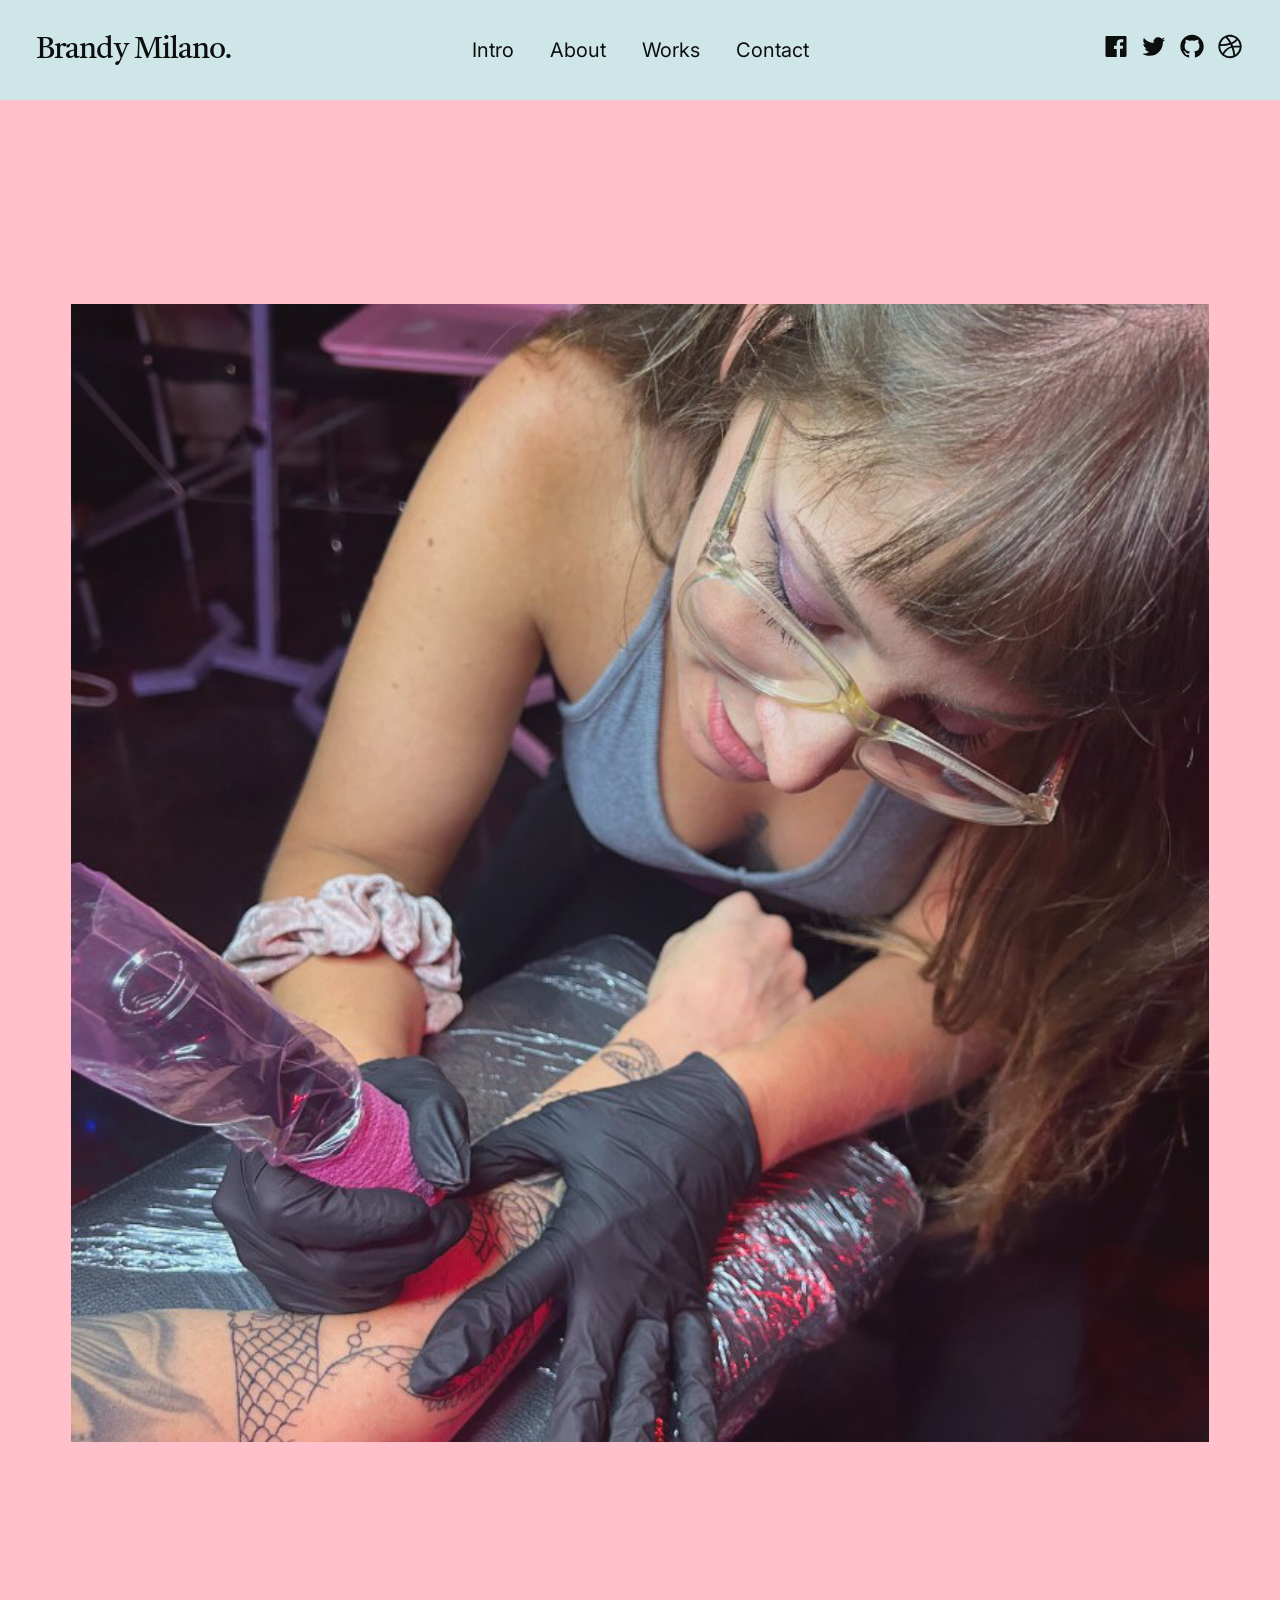
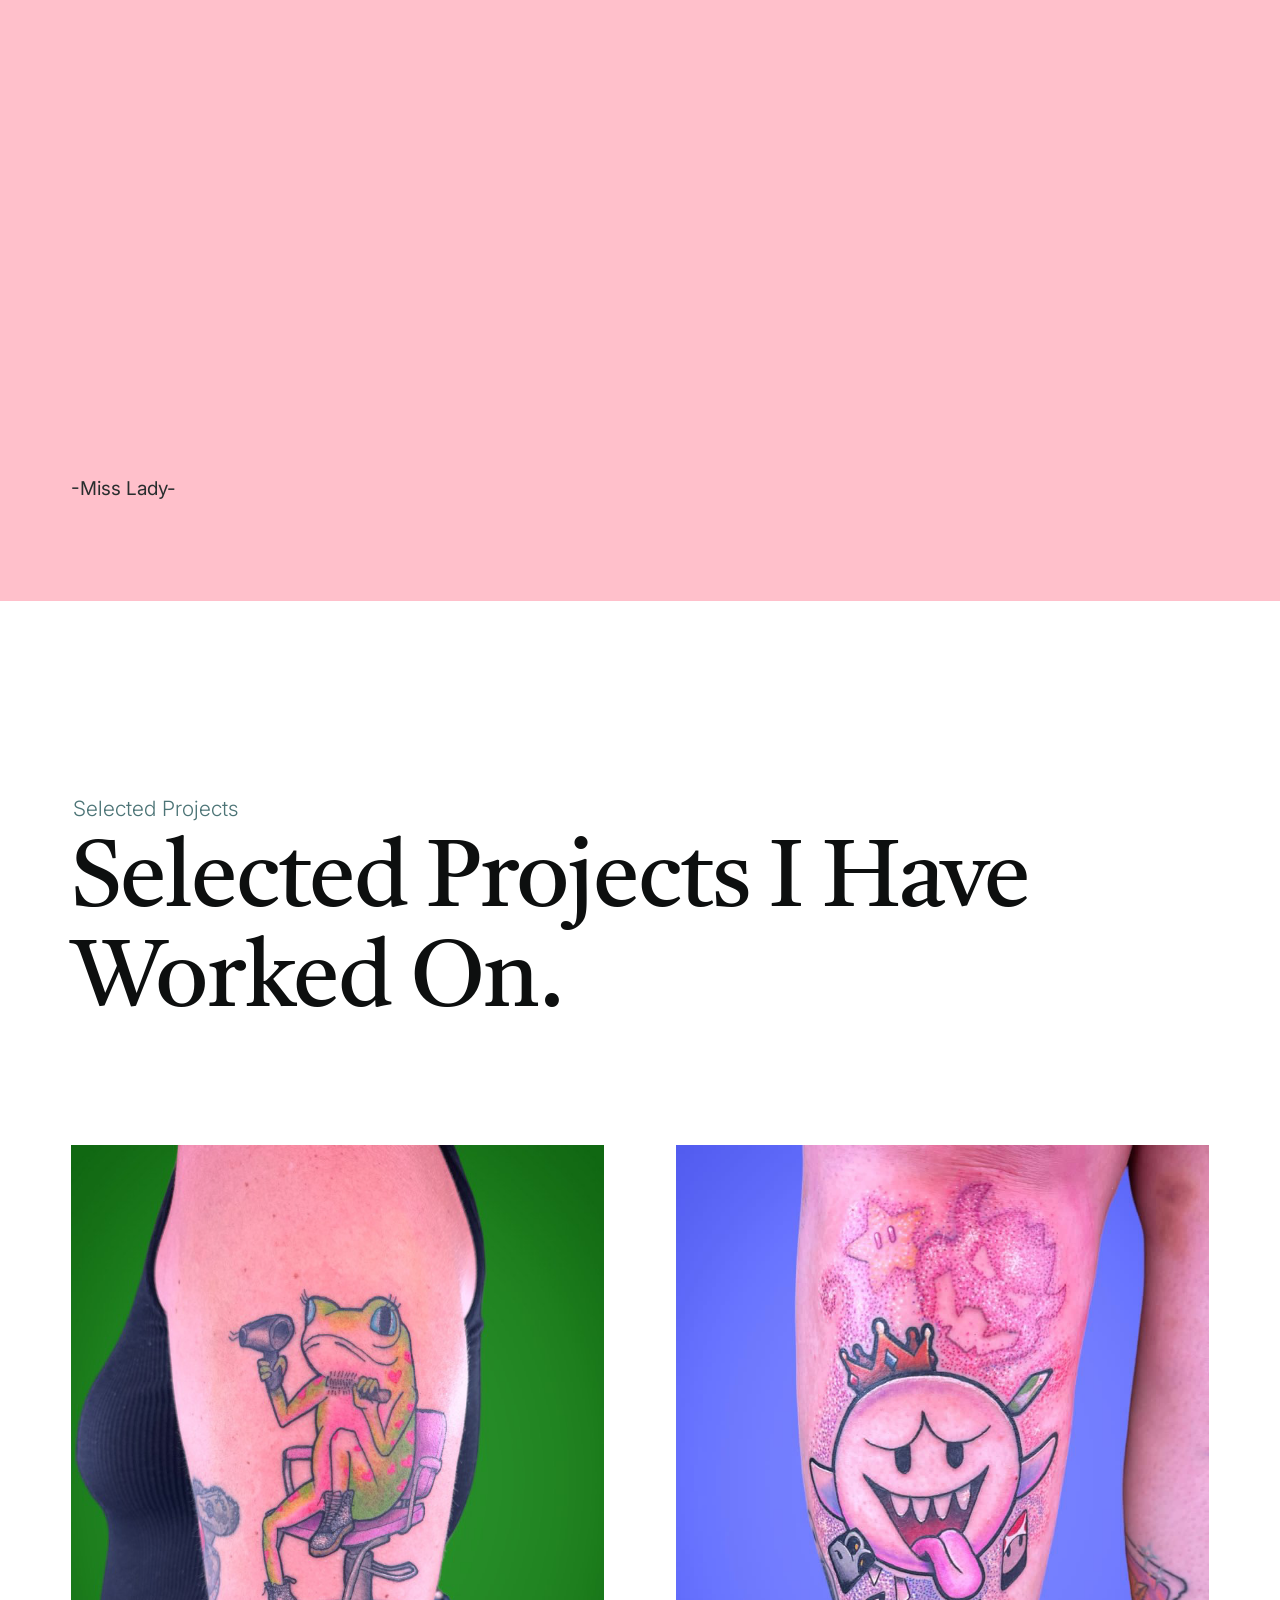
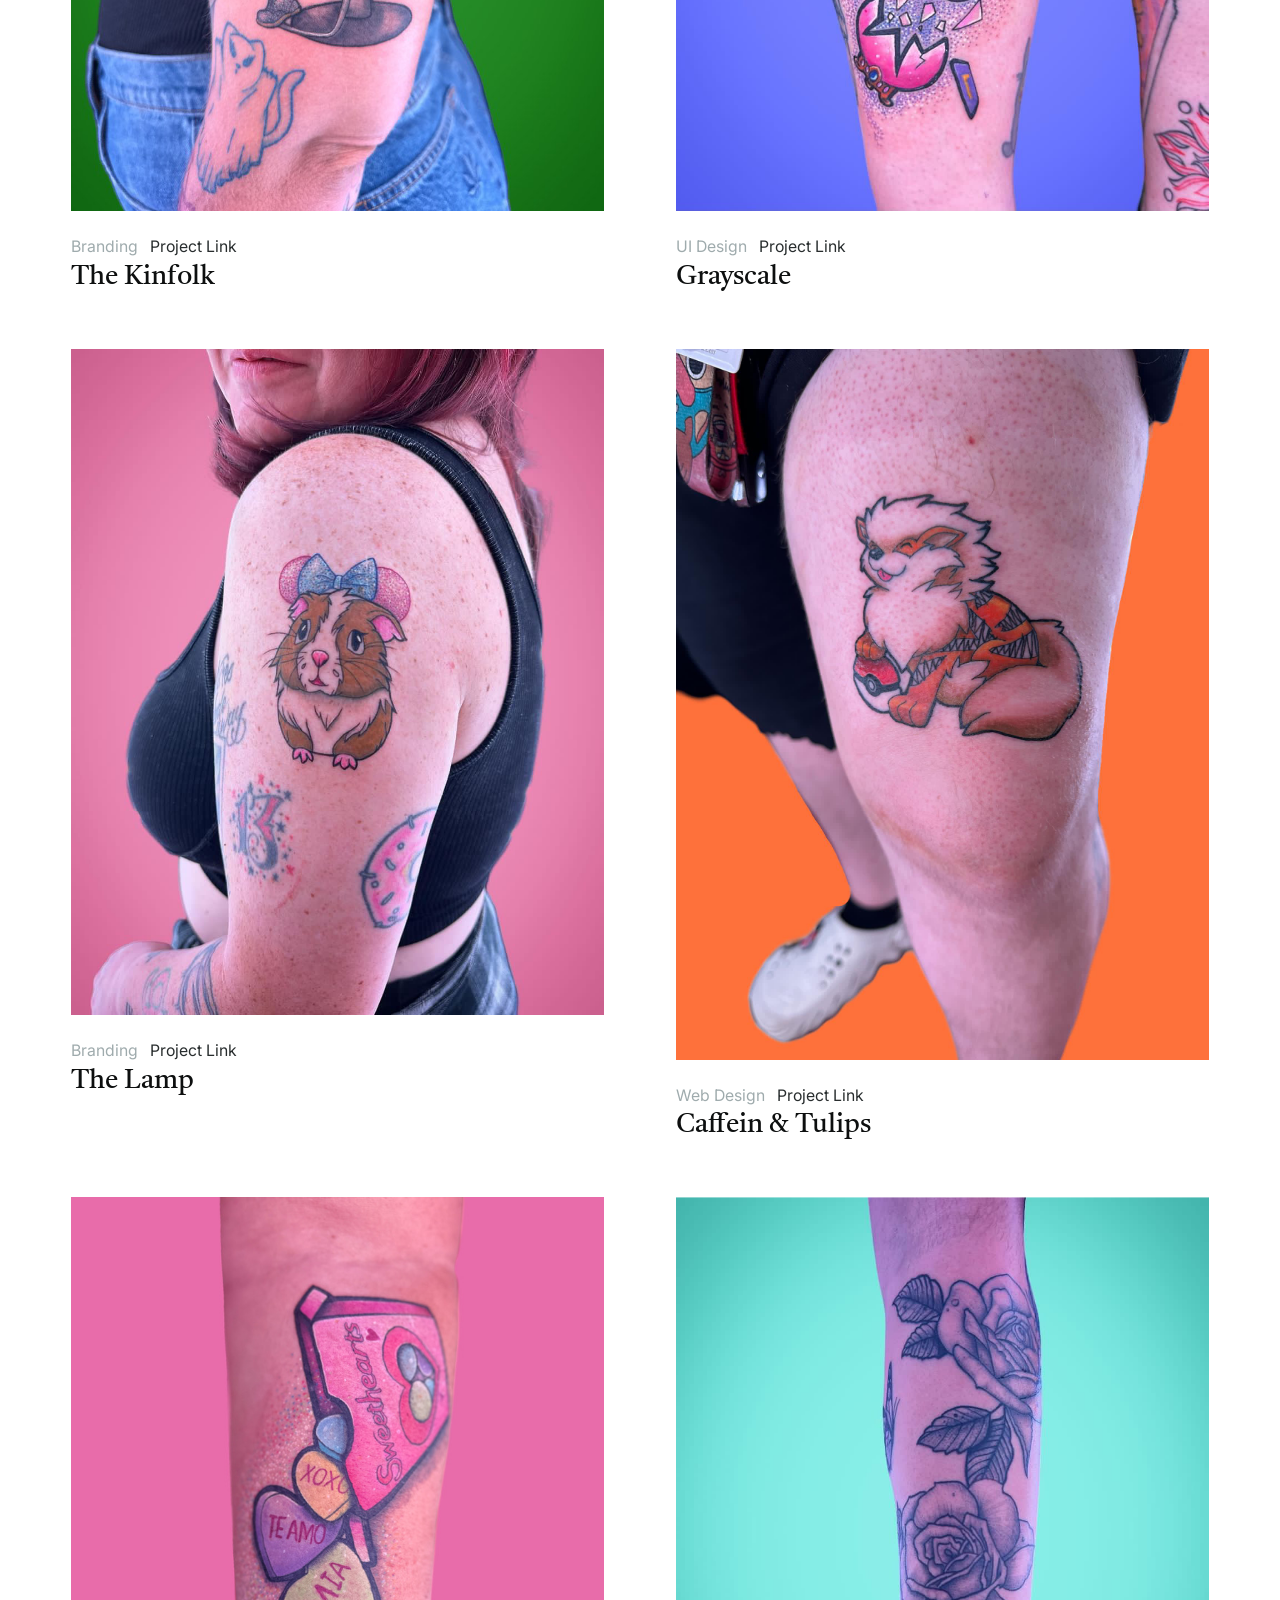
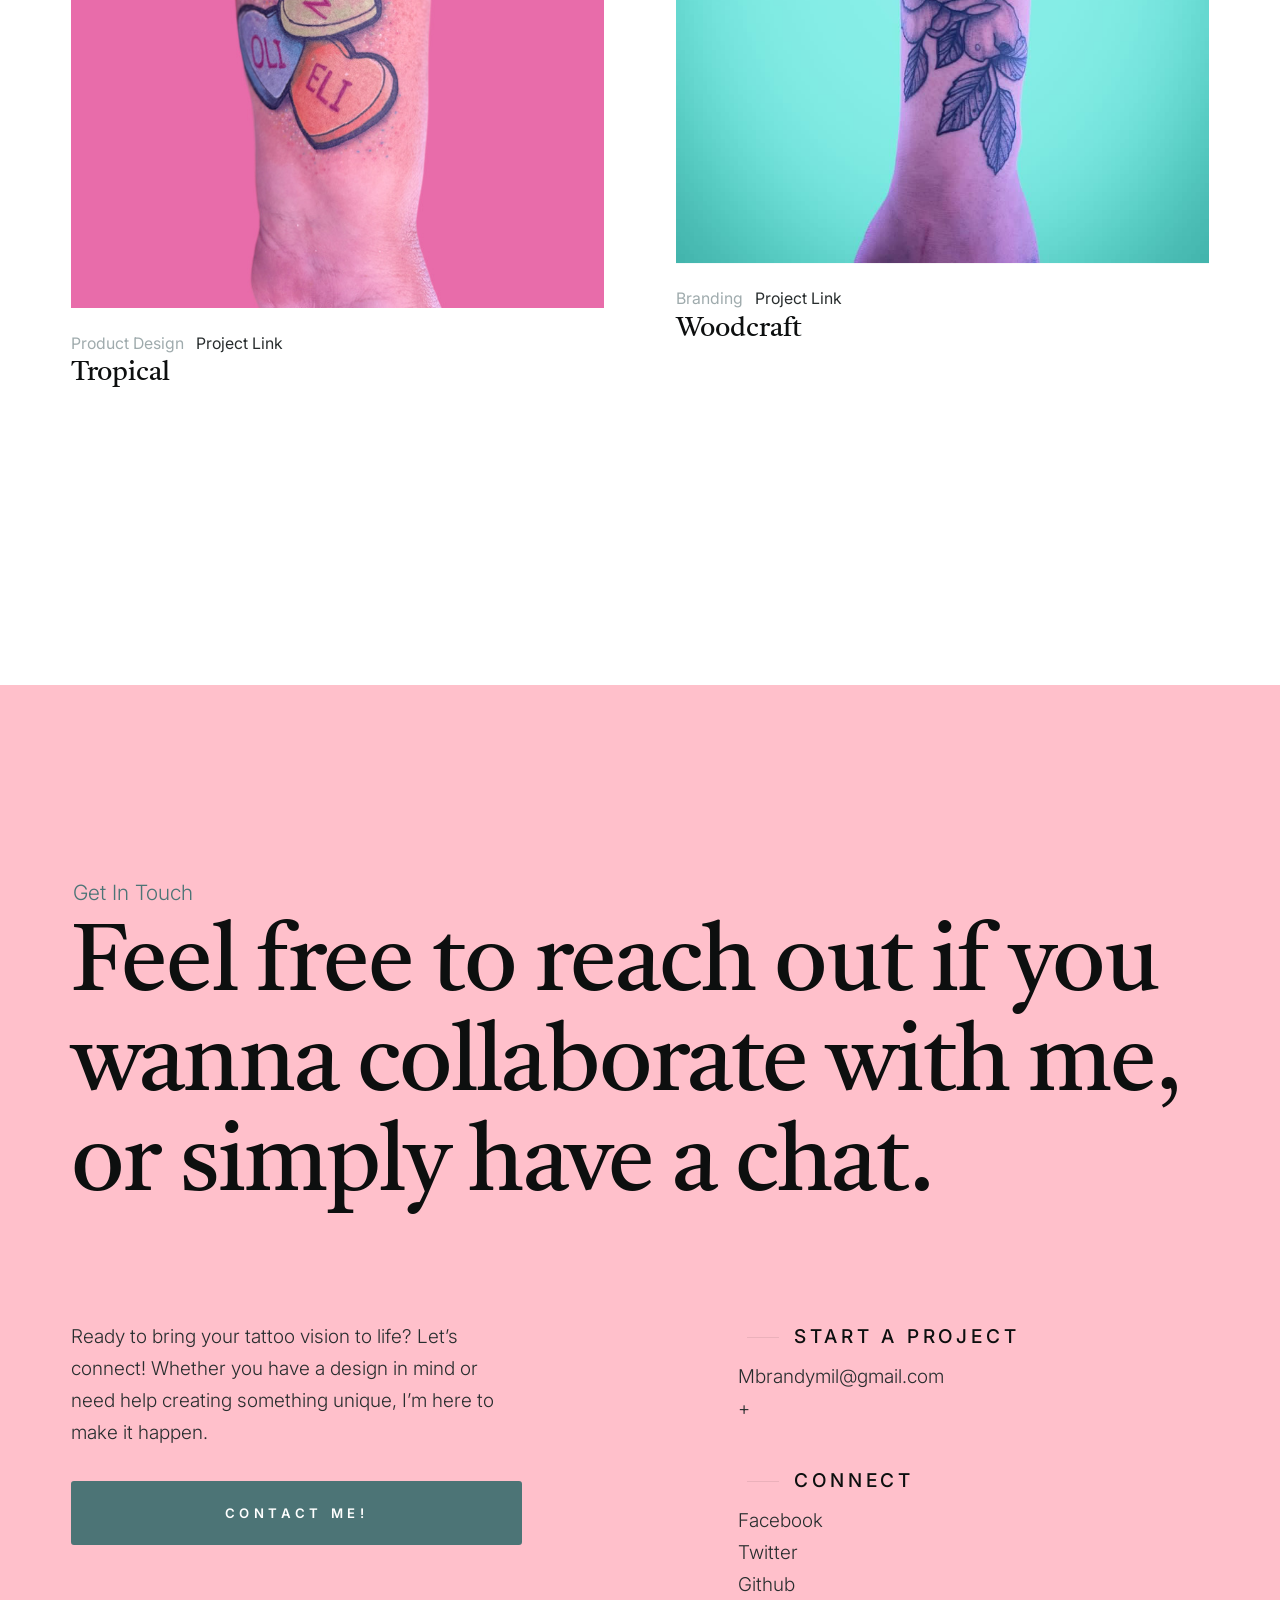
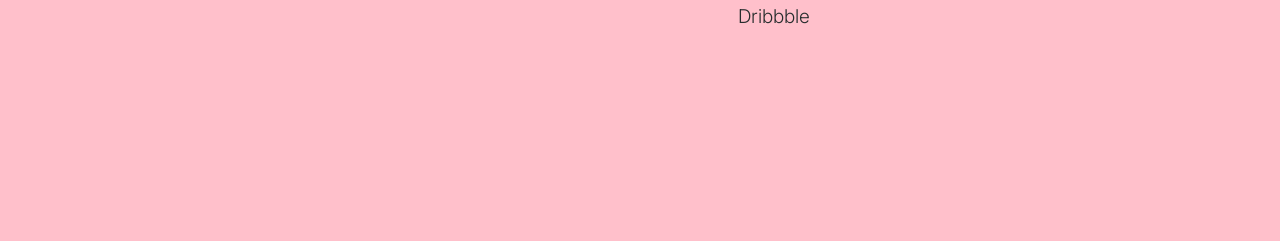
==== commit ee46f678: "added images and resized" ====
--- a/index.html
+++ b/index.html
@@ -323,7 +323,7 @@
                 <div class="column" data-animate-el>
                     <div class="folio-item">
                         <div class="folio-item__thumb">
-                            <a class="folio-item__thumb-link" href="images/portfolio/gallery/GPJQ4849.JPG" Title="The Kinfolk" data-size="1050x700">
+                            <a class="folio-item__thumb-link" href="images/portfolio/gallery/GPJQ4849.JPG" Title="The Kinfolk" data-size="600x700">
                                 <img src="images/portfolio/skaterboy.jpg" 
                                      srcset="images/portfolio/gallery/GPJQ4849.JPG 1x, images/portfolio/gallery/GPJQ4849.JPG@2x.jpg 2x" alt="">
                             </a>
@@ -343,7 +343,7 @@
                 <div class="column" data-animate-el>
                     <div class="folio-item">
                         <div class="folio-item__thumb">
-                            <a class="folio-item__thumb-link" href="images/portfolio/IBGS7936.JPG" title="Grayscale" data-size="1050x700">
+                            <a class="folio-item__thumb-link" href="images/portfolio/IBGS7936.JPG" title="Grayscale" data-size="600x700">
                                 <img src="images/portfolio/IBGS7936.JPG" 
                                      srcset="images/portfolio/IBGS7936.JPG 1x, images\portfolio\IBGS7936.JPG@2x" alt="">
                             </a>
@@ -363,7 +363,7 @@
                 <div class="column" data-animate-el>
                     <div class="folio-item">
                         <div class="folio-item__thumb">
-                            <a class="folio-item__thumb-link" href="images/portfolio/LNLI8053.JPG" title="The Lamp" data-size="1050x700">
+                            <a class="folio-item__thumb-link" href="images/portfolio/LNLI8053.JPG" title="The Lamp" data-size="600x700">
                                 <img src="images/portfolio/lamp.jpg" 
                                      srcset="images/portfolio/LNLI8053.JPG 1x, images/portfolio/LNLI8053.JPG@2x" alt="">
                             </a>
@@ -383,7 +383,7 @@
                 <div class="column" data-animate-el>
                     <div class="folio-item">
                         <div class="folio-item__thumb">
-                            <a class="folio-item__thumb-link" href="images/PHZT5736.JPG" title="Caffein & Tulips" data-size="1050x700">
+                            <a class="folio-item__thumb-link" href="images/PHZT5736.JPG" title="Caffein & Tulips" data-size="600x700">
                                 <img src="images/PHZT5736.JPG" 
                                      srcset="images/PHZT5736.JPG 1x, images/PHZT5736.JPG@2x" alt="">
                             </a>
@@ -405,7 +405,7 @@
                 <div class="column" data-animate-el>
                     <div class="folio-item">
                         <div class="folio-item__thumb">
-                            <a class="folio-item__thumb-link" href="images/GTHL4815.JPG" title="Tropical" data-size="1050x700">
+                            <a class="folio-item__thumb-link" href="images/GTHL4815.JPG" title="Tropical" data-size="600x700">
                                 <img src="images/GTHL4815.JPG" 
                                      srcset="images/GTHL4815.JPG 1x, images/GTHL4815.JPG@x2" alt="">
                             </a>
@@ -425,7 +425,7 @@
                 <div class="column" data-animate-el>
                     <div class="folio-item">
                         <div class="folio-item__thumb">
-                            <a class="folio-item__thumb-link" href="images/XIVX3357.JPG" title="Woodcraft" data-size="1050x700">
+                            <a class="folio-item__thumb-link" href="images/XIVX3357.JPG" title="Woodcraft" data-size="600x700">
                                 <img src="images/XIVX3357.JPG" 
                                      srcset="images/XIVX3357.JPG 1x, images/XIVX3357.JPG@2x.jpg 2x" alt="">
                             </a>
--- a/css/styles.css
+++ b/css/styles.css
@@ -3800,6 +3800,15 @@
     fill : var(--color-gray-8);
 }
 
+
+.img {
+    width: 1080px; /* Set your desired width */
+    height: 900px; /* Set your desired height */
+    object-fit: cover; /* Ensures the image maintains aspect ratio and fits the size */
+    display: block; /* Ensures the image aligns properly */
+    margin: 0 auto; /* Centers the image */
+  }
+
 /* ------------------------------------------------------------------- 
  * responsive:
  * works
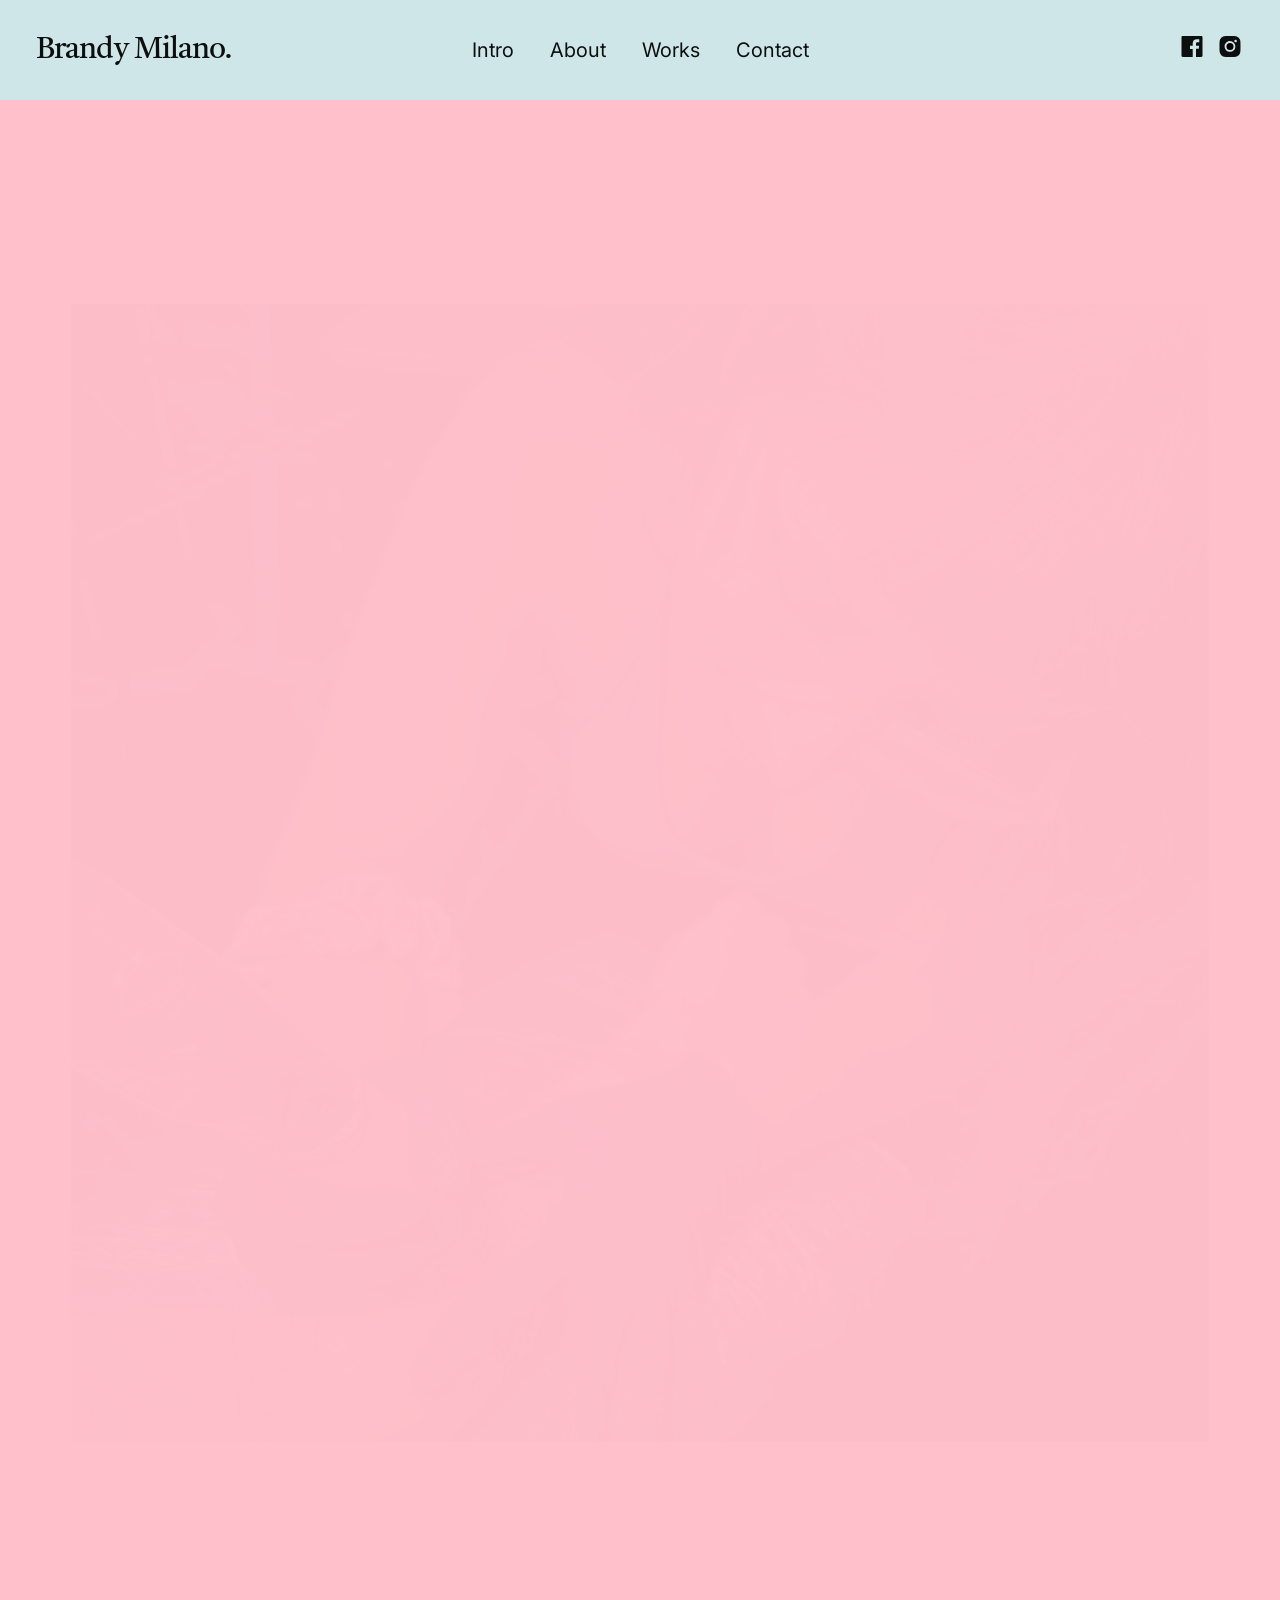
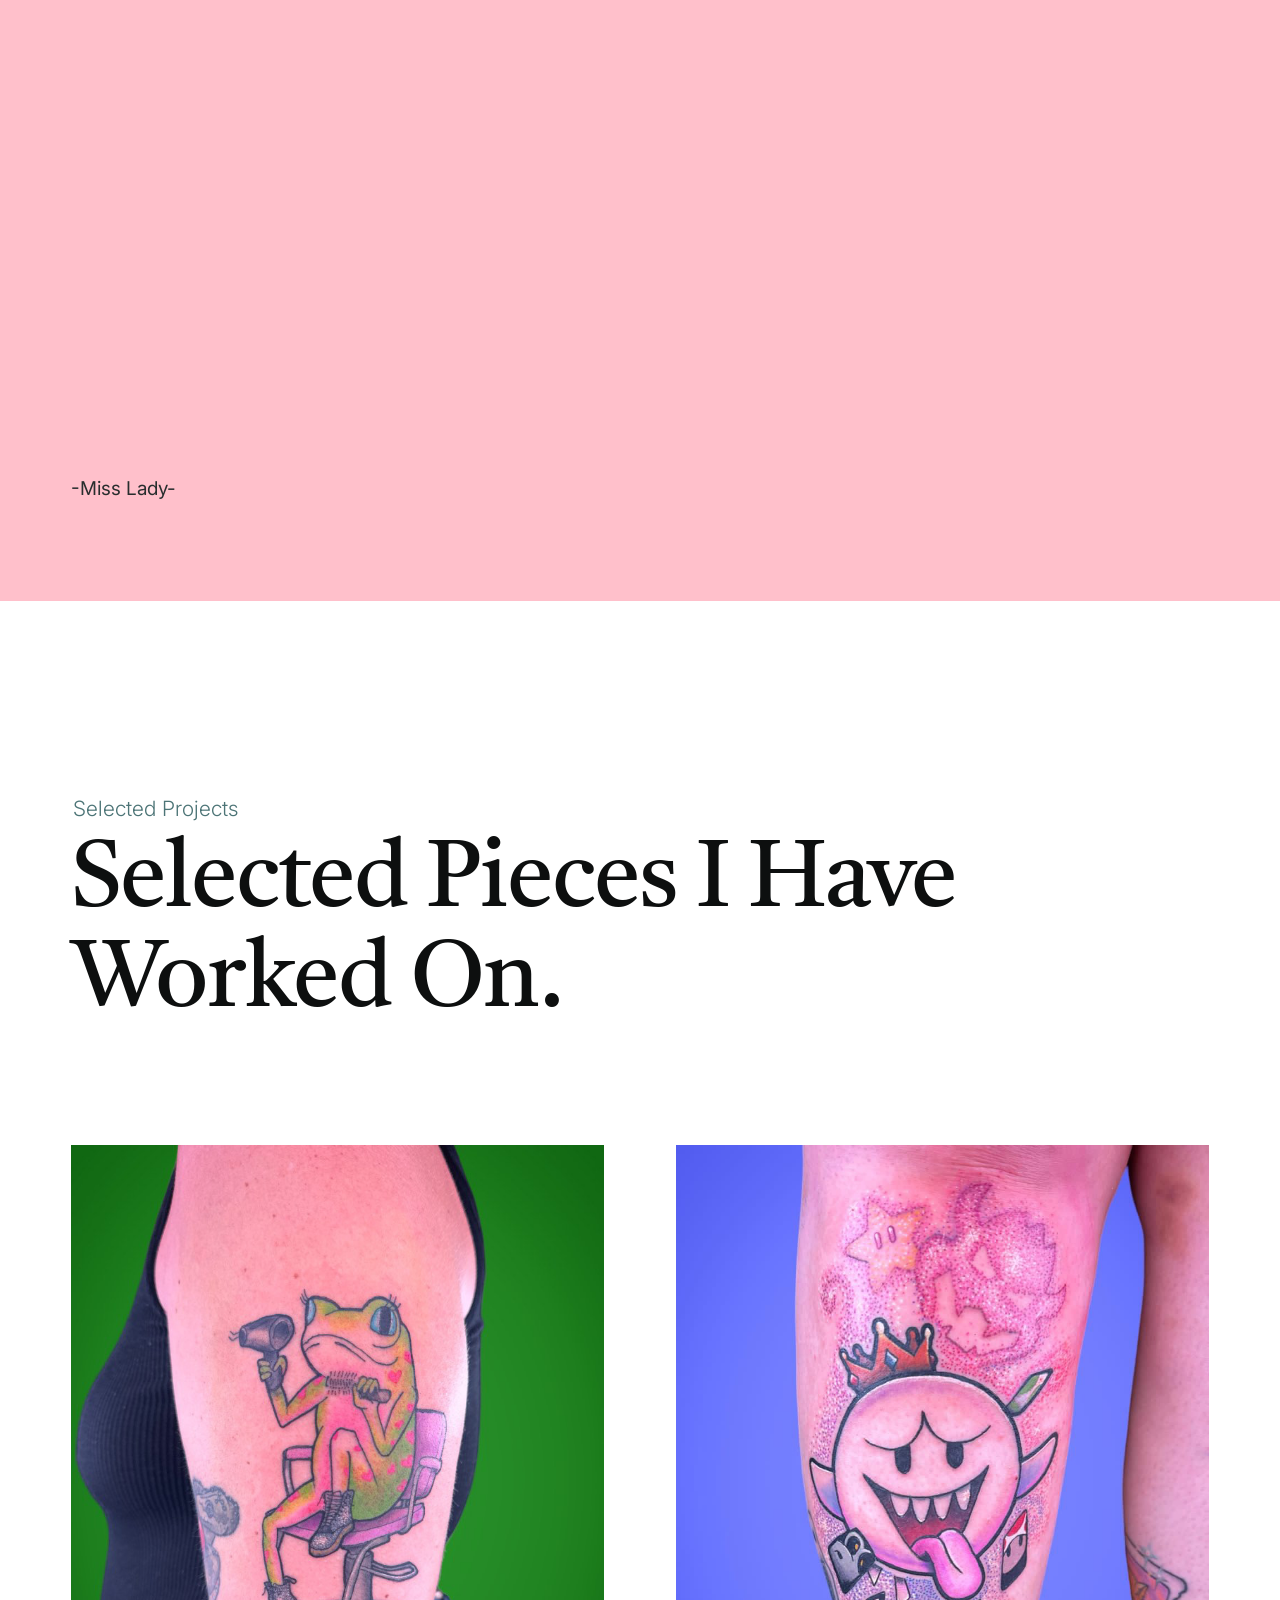
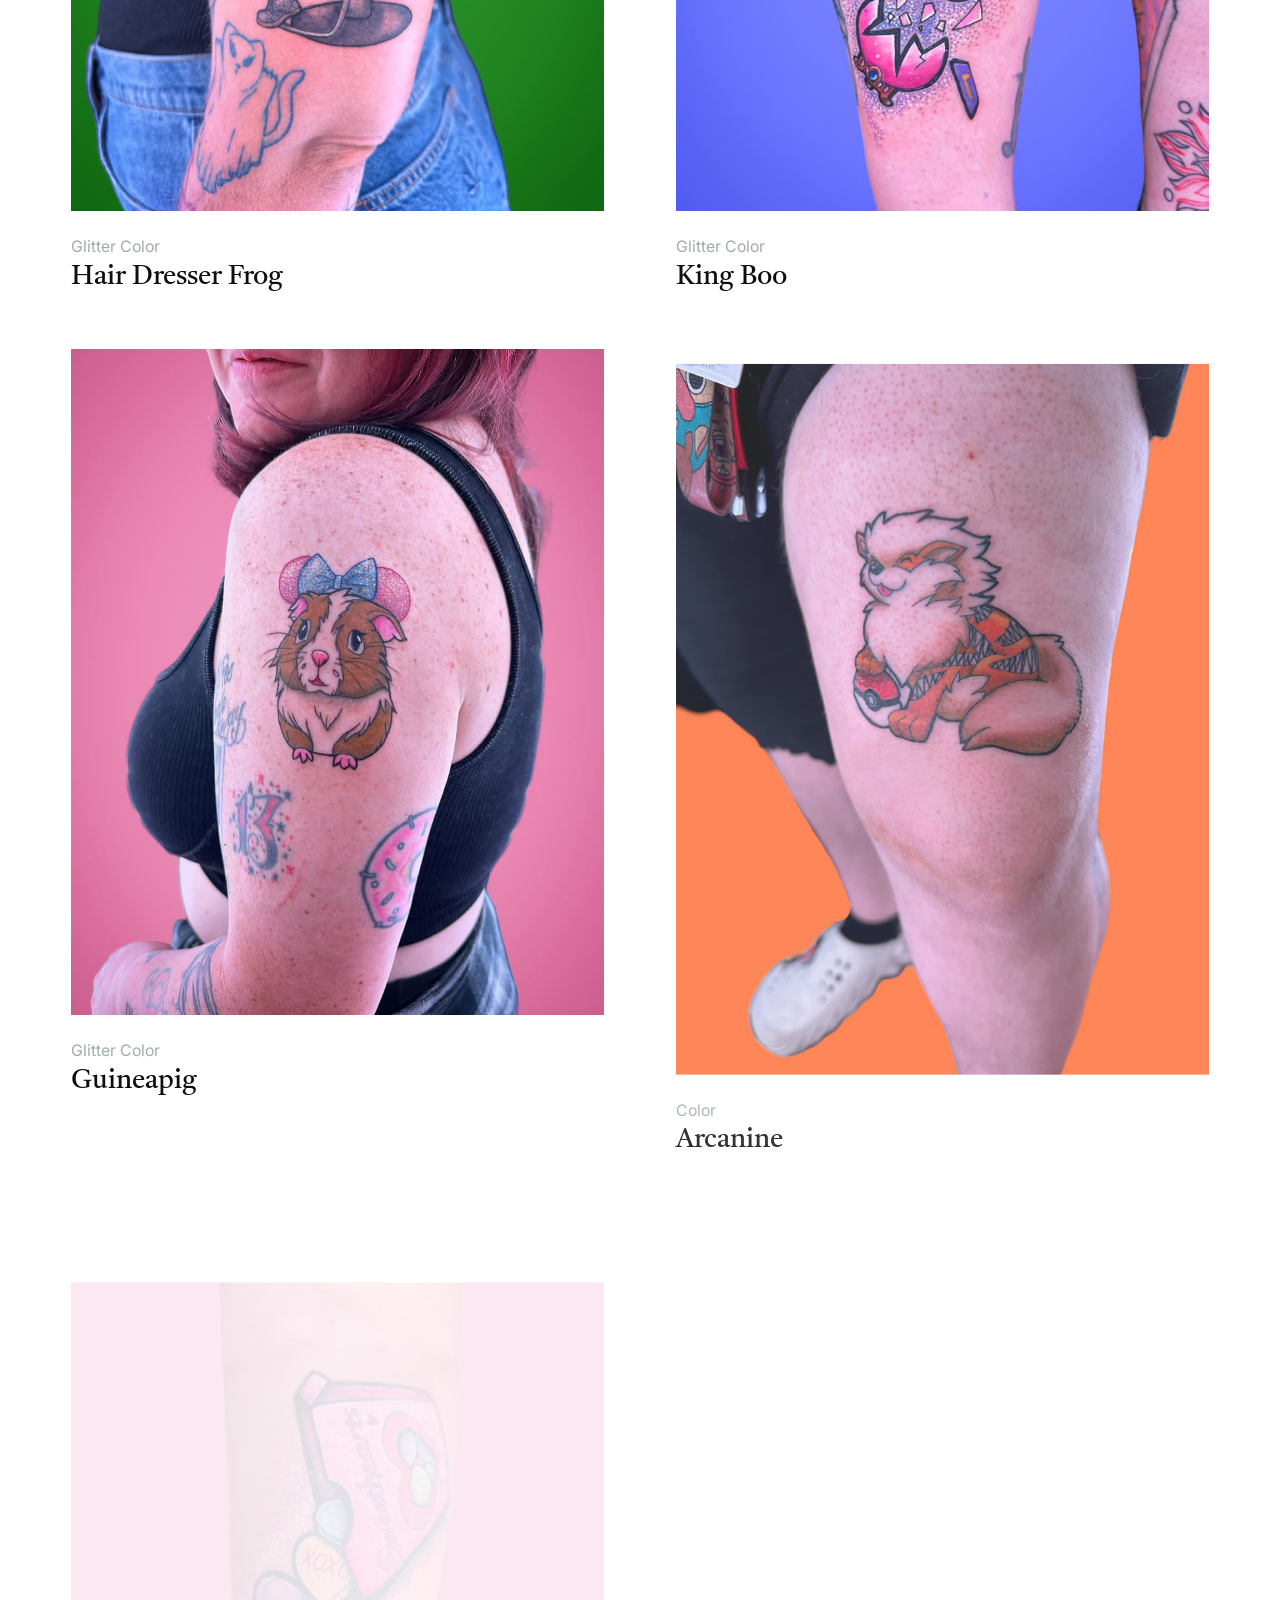
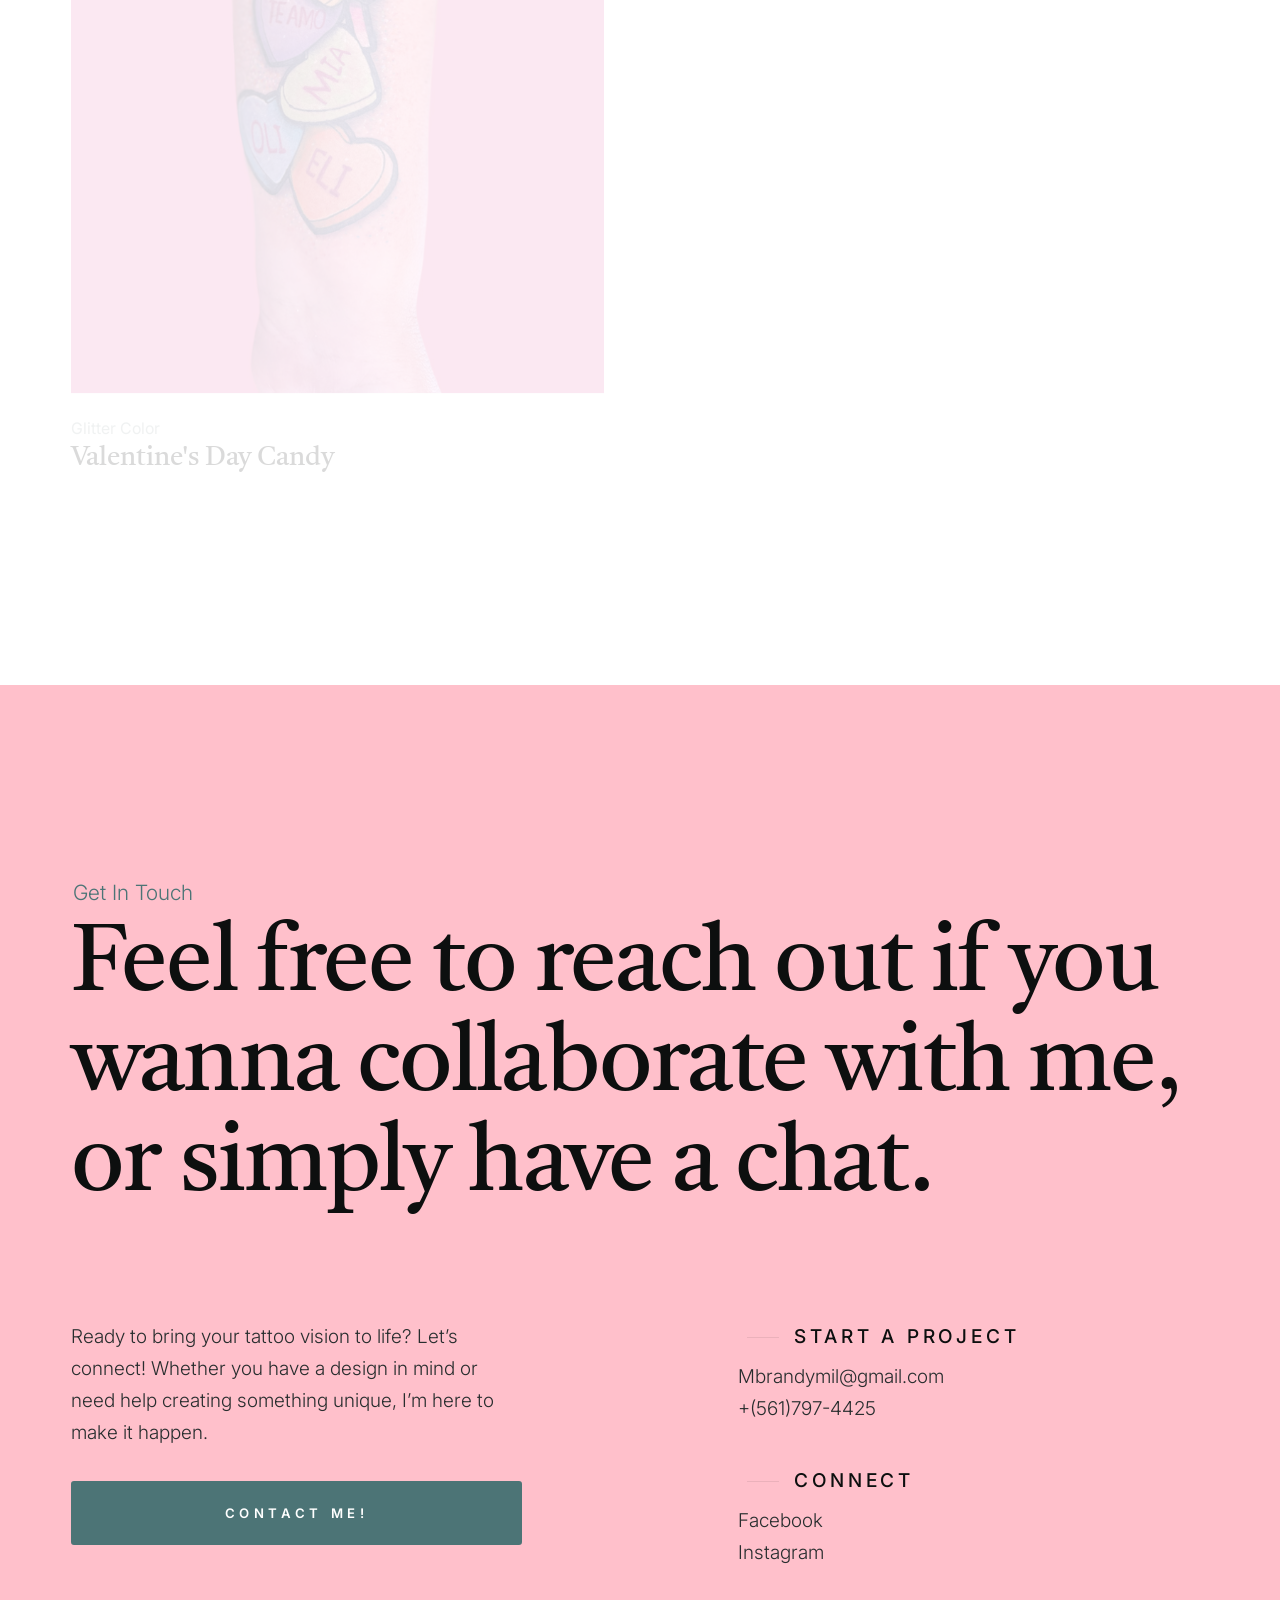
==== commit 3848b6ee: "added images" ====
--- a/index.html
+++ b/index.html
@@ -70,18 +70,19 @@
 
                 <ul class="s-header__social">
                     <li>
-                        <a href="#0">
+                        <a href="https://www.facebook.com/brandy.milano.9/">
                             <svg xmlns="http://www.w3.org/2000/svg" width="24" height="24" viewBox="0 0 24 24" style="fill:rgba(0, 0, 0, 1);transform:;-ms-filter:"><path d="M20,3H4C3.447,3,3,3.448,3,4v16c0,0.552,0.447,1,1,1h8.615v-6.96h-2.338v-2.725h2.338v-2c0-2.325,1.42-3.592,3.5-3.592 c0.699-0.002,1.399,0.034,2.095,0.107v2.42h-1.435c-1.128,0-1.348,0.538-1.348,1.325v1.735h2.697l-0.35,2.725h-2.348V21H20 c0.553,0,1-0.448,1-1V4C21,3.448,20.553,3,20,3z"></path></svg>
                             <span class="u-screen-reader-text">Facebook</span>
                         </a>
                     </li>
                     <li>
-                        <a href="#0">
-                            <svg xmlns="http://www.w3.org/2000/svg" width="24" height="24" viewBox="0 0 24 24" style="fill:rgba(0, 0, 0, 1);transform:;-ms-filter:"><path d="M19.633,7.997c0.013,0.175,0.013,0.349,0.013,0.523c0,5.325-4.053,11.461-11.46,11.461c-2.282,0-4.402-0.661-6.186-1.809 c0.324,0.037,0.636,0.05,0.973,0.05c1.883,0,3.616-0.636,5.001-1.721c-1.771-0.037-3.255-1.197-3.767-2.793 c0.249,0.037,0.499,0.062,0.761,0.062c0.361,0,0.724-0.05,1.061-0.137c-1.847-0.374-3.23-1.995-3.23-3.953v-0.05 c0.537,0.299,1.16,0.486,1.82,0.511C3.534,9.419,2.823,8.184,2.823,6.787c0-0.748,0.199-1.434,0.548-2.032 c1.983,2.443,4.964,4.04,8.306,4.215c-0.062-0.3-0.1-0.611-0.1-0.923c0-2.22,1.796-4.028,4.028-4.028 c1.16,0,2.207,0.486,2.943,1.272c0.91-0.175,1.782-0.512,2.556-0.973c-0.299,0.935-0.936,1.721-1.771,2.22 c0.811-0.088,1.597-0.312,2.319-0.624C21.104,6.712,20.419,7.423,19.633,7.997z"></path></svg>
-                            <span class="u-screen-reader-text">Twitter</span>
+                        <a href="https://www.instagram.com/missladytattoos/">
+                            <svg xmlns="http://www.w3.org/2000/svg" width="24" height="24" viewBox="0 0 24 24" style="fill: rgba(0, 0, 0, 1);transform: ;msFilter:;"><path d="M20.947 8.305a6.53 6.53 0 0 0-.419-2.216 4.61 4.61 0 0 0-2.633-2.633 6.606 6.606 0 0 0-2.186-.42c-.962-.043-1.267-.055-3.709-.055s-2.755 0-3.71.055a6.606 6.606 0 0 0-2.185.42 4.607 4.607 0 0 0-2.633 2.633 6.554 6.554 0 0 0-.419 2.185c-.043.963-.056 1.268-.056 3.71s0 2.754.056 3.71c.015.748.156 1.486.419 2.187a4.61 4.61 0 0 0 2.634 2.632 6.584 6.584 0 0 0 2.185.45c.963.043 1.268.056 3.71.056s2.755 0 3.71-.056a6.59 6.59 0 0 0 2.186-.419 4.615 4.615 0 0 0 2.633-2.633c.263-.7.404-1.438.419-2.187.043-.962.056-1.267.056-3.71-.002-2.442-.002-2.752-.058-3.709zm-8.953 8.297c-2.554 0-4.623-2.069-4.623-4.623s2.069-4.623 4.623-4.623a4.623 4.623 0 0 1 0 9.246zm4.807-8.339a1.077 1.077 0 0 1-1.078-1.078 1.077 1.077 0 1 1 2.155 0c0 .596-.482 1.078-1.077 1.078z"></path><circle cx="11.994" cy="11.979" r="3.003"></circle></svg>
+                            <span class="u-screen-reader-text">Instagram</span>
                         </a>
                     </li>
-                    <li>
+                    
+                    <!-- <li>
                         <a href="#0">
                             <svg xmlns="http://www.w3.org/2000/svg" width="24" height="24" viewBox="0 0 24 24" style="fill: rgba(0, 0, 0, 1);transform: ;msFilter:;"><path fill-rule="evenodd" clip-rule="evenodd" d="M12.026 2c-5.509 0-9.974 4.465-9.974 9.974 0 4.406 2.857 8.145 6.821 9.465.499.09.679-.217.679-.481 0-.237-.008-.865-.011-1.696-2.775.602-3.361-1.338-3.361-1.338-.452-1.152-1.107-1.459-1.107-1.459-.905-.619.069-.605.069-.605 1.002.07 1.527 1.028 1.527 1.028.89 1.524 2.336 1.084 2.902.829.091-.645.351-1.085.635-1.334-2.214-.251-4.542-1.107-4.542-4.93 0-1.087.389-1.979 1.024-2.675-.101-.253-.446-1.268.099-2.64 0 0 .837-.269 2.742 1.021a9.582 9.582 0 0 1 2.496-.336 9.554 9.554 0 0 1 2.496.336c1.906-1.291 2.742-1.021 2.742-1.021.545 1.372.203 2.387.099 2.64.64.696 1.024 1.587 1.024 2.675 0 3.833-2.33 4.675-4.552 4.922.355.308.675.916.675 1.846 0 1.334-.012 2.41-.012 2.737 0 .267.178.577.687.479C19.146 20.115 22 16.379 22 11.974 22 6.465 17.535 2 12.026 2z"></path></svg>
                             <span class="u-screen-reader-text">Github</span>
@@ -91,7 +92,7 @@
                         <a href="#0">
                             <svg xmlns="http://www.w3.org/2000/svg" width="24" height="24" viewBox="0 0 24 24" style="fill:rgba(0, 0, 0, 1);transform:;-ms-filter:"><path d="M20.66,6.98c-0.894-1.533-2.107-2.747-3.641-3.64C15.486,2.447,13.813,2,12,2S8.514,2.447,6.98,3.34 C5.447,4.233,4.233,5.447,3.34,6.98S2,10.187,2,12s0.446,3.487,1.34,5.02c0.894,1.534,2.107,2.747,3.641,3.64 C8.514,21.553,10.187,22,12,22s3.486-0.447,5.02-1.34c1.533-0.893,2.747-2.106,3.641-3.64C21.554,15.487,22,13.813,22,12 S21.554,8.513,20.66,6.98z M12,3.66c2,0,3.772,0.64,5.32,1.919c-0.92,1.174-2.286,2.14-4.1,2.9c-1.002-1.813-2.088-3.327-3.261-4.54 C10.641,3.753,11.319,3.66,12,3.66z M5.51,6.8c0.754-0.947,1.656-1.686,2.711-2.22c1.212,1.201,2.325,2.7,3.34,4.5 c-2,0.6-4.114,0.9-6.341,0.9c-0.573,0-1.006-0.013-1.3-0.04C4.227,8.793,4.757,7.747,5.51,6.8z M3.66,12 c0-0.054,0.003-0.12,0.01-0.2c0.007-0.08,0.01-0.146,0.01-0.2c0.254,0.014,0.641,0.02,1.161,0.02c2.666,0,5.146-0.367,7.439-1.1 c0.187,0.373,0.381,0.793,0.58,1.26c-1.32,0.293-2.674,1.006-4.061,2.14S6.4,16.247,5.76,17.5C4.36,15.913,3.66,14.08,3.66,12z M12,20.34c-1.894,0-3.594-0.587-5.101-1.759C7.5,17.394,8.423,16.259,9.67,15.18c1.246-1.08,2.483-1.753,3.71-2.02 c0.772,2.133,1.293,4.339,1.56,6.62C13.966,20.153,12.986,20.34,12,20.34z M19.08,16.38c-0.666,1.066-1.526,1.94-2.58,2.621 c-0.24-2.08-0.7-4.107-1.379-6.081c0.932-0.066,1.765-0.1,2.5-0.1c0.799,0,1.686,0.034,2.659,0.1 C20.146,14.16,19.746,15.313,19.08,16.38z M17.84,11.38c-1.16,0-2.233,0.047-3.22,0.14c-0.254-0.653-0.48-1.193-0.68-1.62 c2.066-0.906,3.532-2.006,4.399-3.3c1.2,1.414,1.854,3.027,1.96,4.84C19.487,11.4,18.667,11.38,17.84,11.38z"></path></svg>
                             <span class="u-screen-reader-text">Dribbble</span>
-                        </a>
+                        </a> -->
                     </li>
                 </ul>  <!-- end s-header__social -->
 
@@ -313,7 +314,7 @@
                     <h2 class="text-pretitle">Selected Projects</h2>
 
                     <p class="text-huge-title">
-                    Selected Projects I Have Worked On.
+                    Selected Pieces I Have Worked On.
                     </p>
                 </div>
             </div>
@@ -323,20 +324,20 @@
                 <div class="column" data-animate-el>
                     <div class="folio-item">
                         <div class="folio-item__thumb">
-                            <a class="folio-item__thumb-link" href="images/portfolio/gallery/GPJQ4849.JPG" Title="The Kinfolk" data-size="600x700">
+                            <a class="folio-item__thumb-link" href="images/portfolio/gallery/GPJQ4849.JPG" Title="Hair Dresser Frog" data-size="600x700">
                                 <img src="images/portfolio/skaterboy.jpg" 
-                                     srcset="images/portfolio/gallery/GPJQ4849.JPG 1x, images/portfolio/gallery/GPJQ4849.JPG@2x.jpg 2x" alt="">
+                                     srcset="images/portfolio/gallery/GPJQ4849.JPG 1x, images/portfolio/gallery/GPJQ4849.JPG@2x" alt="">
                             </a>
                         </div>
                         <div class="folio-item__info">
                             <div class="folio-item__meta">
-                                <span class="cat">Branding</span>
-                                <a href="https://www.behance.net/" title="Project Link" class="project-link">Project Link</a>
-                            </div>
-                            <h4 class="folio-item__title">The Kinfolk</h4>
+                                <span class="cat">Glitter Color</span>
+                                <!-- <a href="https://www.behance.net/" title="Project Link" class="project-link">Project Link</a> -->
+                            </div>
+                            <h4 class="folio-item__title">Hair Dresser Frog</h4>
                         </div>
                         <div class="folio-item__caption">
-                            <p>Vero molestiae sed aut natus excepturi. Et tempora numquam. Temporibus iusto quo.Unde dolorem corrupti neque nisi.</p>
+                            <p></p>
                         </div>
                     </div>
                 </div> <!-- end column -->
@@ -350,13 +351,13 @@
                         </div>
                         <div class="folio-item__info">
                             <div class="folio-item__meta">
-                                <span class="cat">UI Design</span>
-                                <a href="https://www.behance.net/" title="Project Link" class="project-link">Project Link</a>
-                            </div>
-                            <h4 class="folio-item__title">Grayscale</h4>
+                                <span class="cat">Glitter Color</span>
+                                <!-- <a href="https://www.behance.net/" title="Project Link" class="project-link">Project Link</a> -->
+                            </div>
+                            <h4 class="folio-item__title">King Boo</h4>
                         </div>
                         <div class="folio-item__caption">
-                            <p>Vero molestiae sed aut natus excepturi. Et tempora numquam. Temporibus iusto quo.Unde dolorem corrupti neque nisi.</p>
+                            <p></p>
                         </div>
                     </div>
                 </div> <!-- end column -->
@@ -370,13 +371,13 @@
                         </div>
                         <div class="folio-item__info">
                             <div class="folio-item__meta">
-                                <span class="cat">Branding</span>
-                                <a href="https://www.behance.net/" title="Project Link" class="project-link">Project Link</a>
-                            </div>
-                            <h4 class="folio-item__title">The Lamp</h4>
+                                <span class="cat">Glitter Color</span>
+                                <!-- <a href="https://www.behance.net/" title="Project Link" class="project-link">Project Link</a> -->
+                            </div>
+                            <h4 class="folio-item__title">Guineapig</h4>
                         </div>
                         <div class="folio-item__caption">
-                            <p>Vero molestiae sed aut natus excepturi. Et tempora numquam. Temporibus iusto quo.Unde dolorem corrupti neque nisi.</p>
+                            <p></p>
                         </div>
                     </div>
                 </div> <!-- end column -->
@@ -390,15 +391,15 @@
                         </div>
                         <div class="folio-item__info">
                             <div class="folio-item__meta">
-                                <span class="cat">Web Design</span>
-                                <a href="https://www.behance.net/" title="Project Link" class="project-link">Project Link</a>
+                                <span class="cat">Color</span>
+                                <!-- <a href="https://www.behance.net/" title="Project Link" class="project-link">Project Link</a> -->
                             </div>
                             <h4 class="folio-item__title">
-                                Caffein & Tulips
+                                Arcanine
                             </h4>
                         </div>
                         <div class="folio-item__caption">
-                            <p>Vero molestiae sed aut natus excepturi. Et tempora numquam. Temporibus iusto quo.Unde dolorem corrupti neque nisi.</p>
+                            <p></p>
                         </div>
                     </div>
                 </div> 
@@ -412,33 +413,33 @@
                         </div>
                         <div class="folio-item__info">
                             <div class="folio-item__meta">
-                                <span class="cat">Product Design</span>
-                                <a href="https://www.behance.net/" title="Project Link" class="project-link">Project Link</a>
-                            </div>
-                            <h4 class="folio-item__title">Tropical</h4>
+                                <span class="cat">Glitter Color</span>
+                                <!-- <a href="https://www.behance.net/" title="Project Link" class="project-link">Project Link</a> -->
+                            </div>
+                            <h4 class="folio-item__title">Valentine's Day Candy</h4>
                         </div>
                         <div class="folio-item__caption">
-                            <p>Vero molestiae sed aut natus excepturi. Et tempora numquam. Temporibus iusto quo.Unde dolorem corrupti neque nisi.</p>
+                            <p></p>
                         </div>
                     </div>
                 </div> 
                 <div class="column" data-animate-el>
                     <div class="folio-item">
                         <div class="folio-item__thumb">
-                            <a class="folio-item__thumb-link" href="images/XIVX3357.JPG" title="Woodcraft" data-size="600x700">
+                            <a class="folio-item__thumb-link" href="images/XIVX3357.JPG" title="Roses" data-size="600x700">
                                 <img src="images/XIVX3357.JPG" 
-                                     srcset="images/XIVX3357.JPG 1x, images/XIVX3357.JPG@2x.jpg 2x" alt="">
+                                     srcset="images/XIVX3357.JPG 1x, images/XIVX3357.JPG@2x.jpg@2x" alt="">
                             </a>
                         </div>
                         <div class="folio-item__info">
                             <div class="folio-item__meta">
-                                <span class="cat">Branding</span>
-                                <a href="https://www.behance.net/" title="Project Link" class="project-link">Project Link</a>
-                            </div>
-                            <h4 class="folio-item__title">Woodcraft</h4>
+                                <span class="cat">Black with shading</span>
+                                <!-- <a href="https://www.behance.net/" title="Project Link" class="project-link">Project Link</a> -->
+                            </div>
+                            <h4 class="folio-item__title">Roses</h4>
                         </div>
                         <div class="folio-item__caption">
-                            <p>Vero molestiae sed aut natus excepturi. Et tempora numquam. Temporibus iusto quo.Unde dolorem corrupti neque nisi.</p>
+                            <p></p>
                         </div>
                     </div>
                 </div> 
@@ -567,7 +568,7 @@
                         </h2>
                         <ul class="link-list">
                             <li><a href="mailto:Mbrandymil@gmail.com">Mbrandymil@gmail.com</a></li>
-                            <li><a href="tel:+5618565577">+</a></li>
+                            <li><a href="tel:+5617974425"></a>+(561)797-4425</li>
                         </ul>
                     </div>
 
@@ -576,10 +577,10 @@
                             Connect
                         </h2>
                         <ul class="link-list">
-                            <li><a href="#0">Facebook</a></li>
-                            <li><a href="#0">Twitter</a></li>
-                            <li><a href="#0">Github</a></li>
-                            <li><a href="#0">Dribbble</a></li>
+                            <li><a href="https://www.facebook.com/brandy.milano.9/">Facebook</a></li>
+                            <li><a href="https://www.instagram.com/missladytattoos/">Instagram</a></li>
+                            <!-- <li><a href="#0">Github</a></li>
+                            <li><a href="#0">Dribbble</a></li> -->
                         </ul>
                     </div>
                     
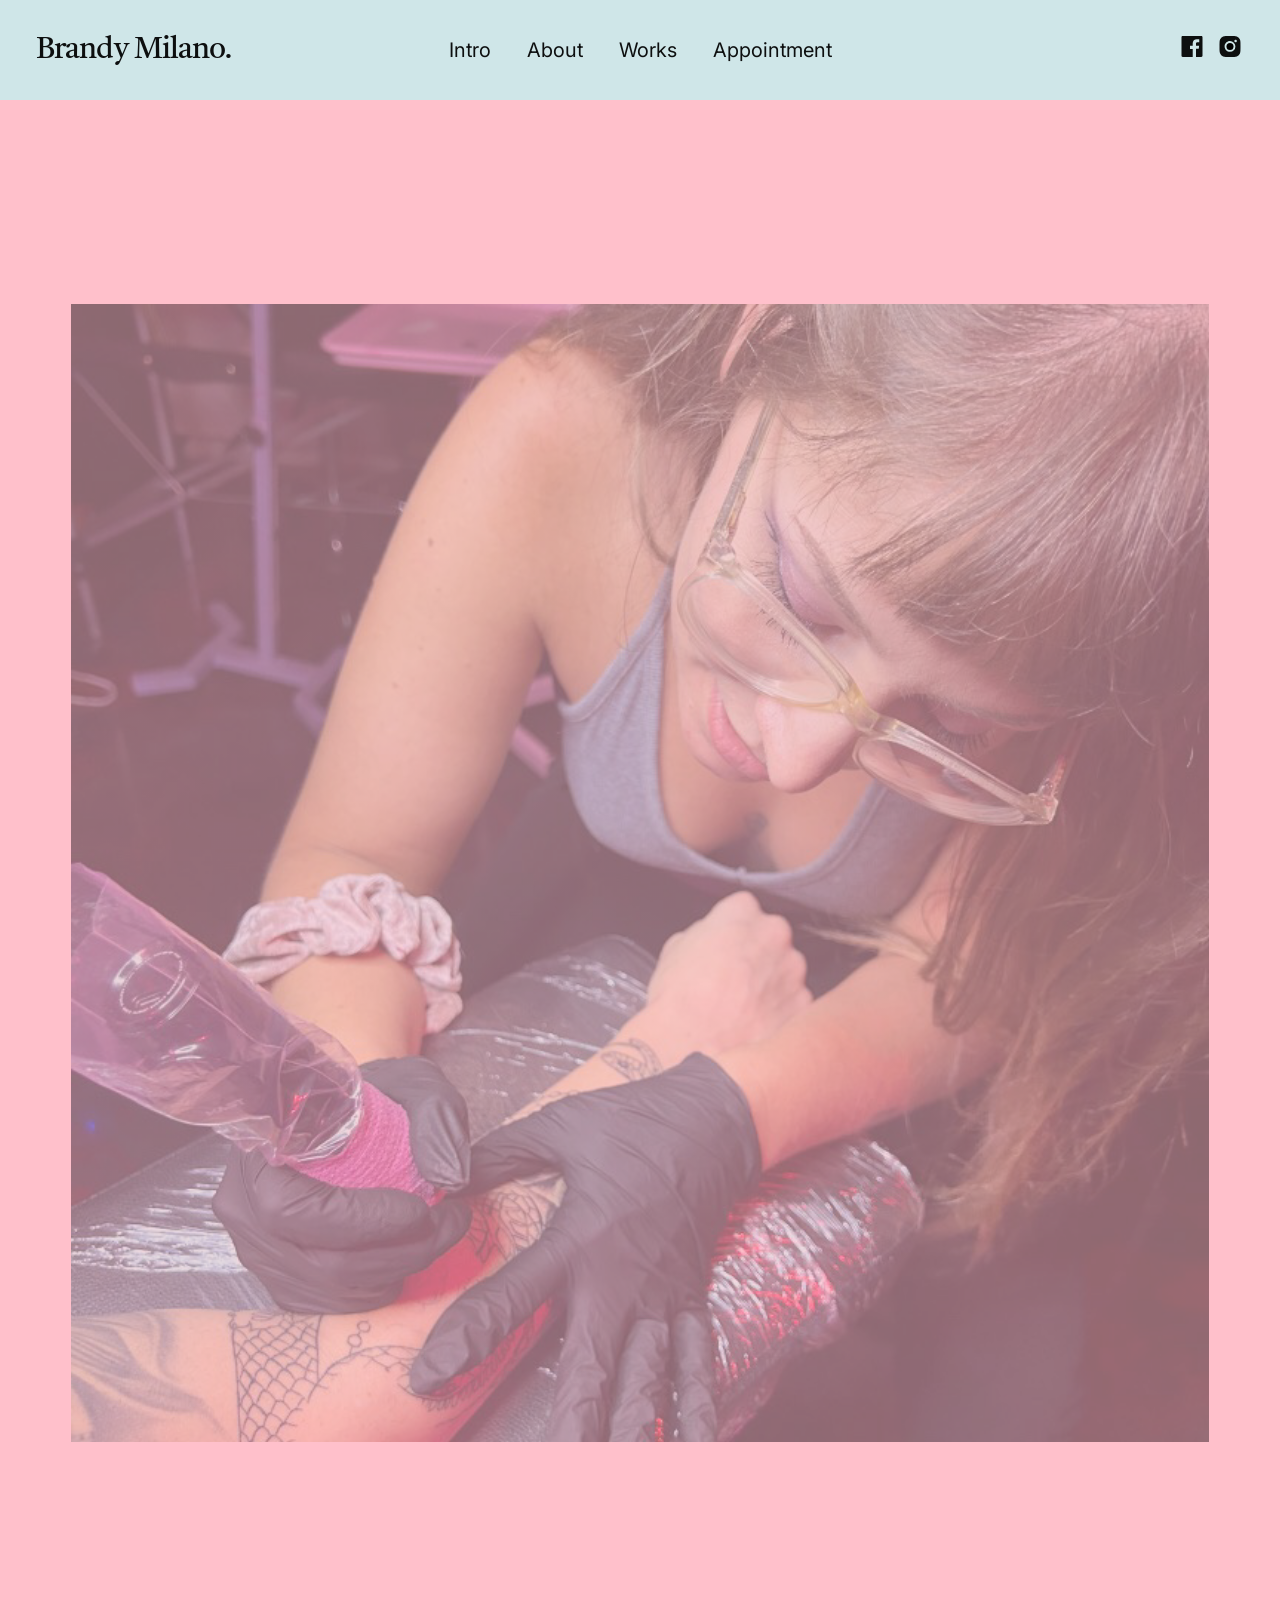
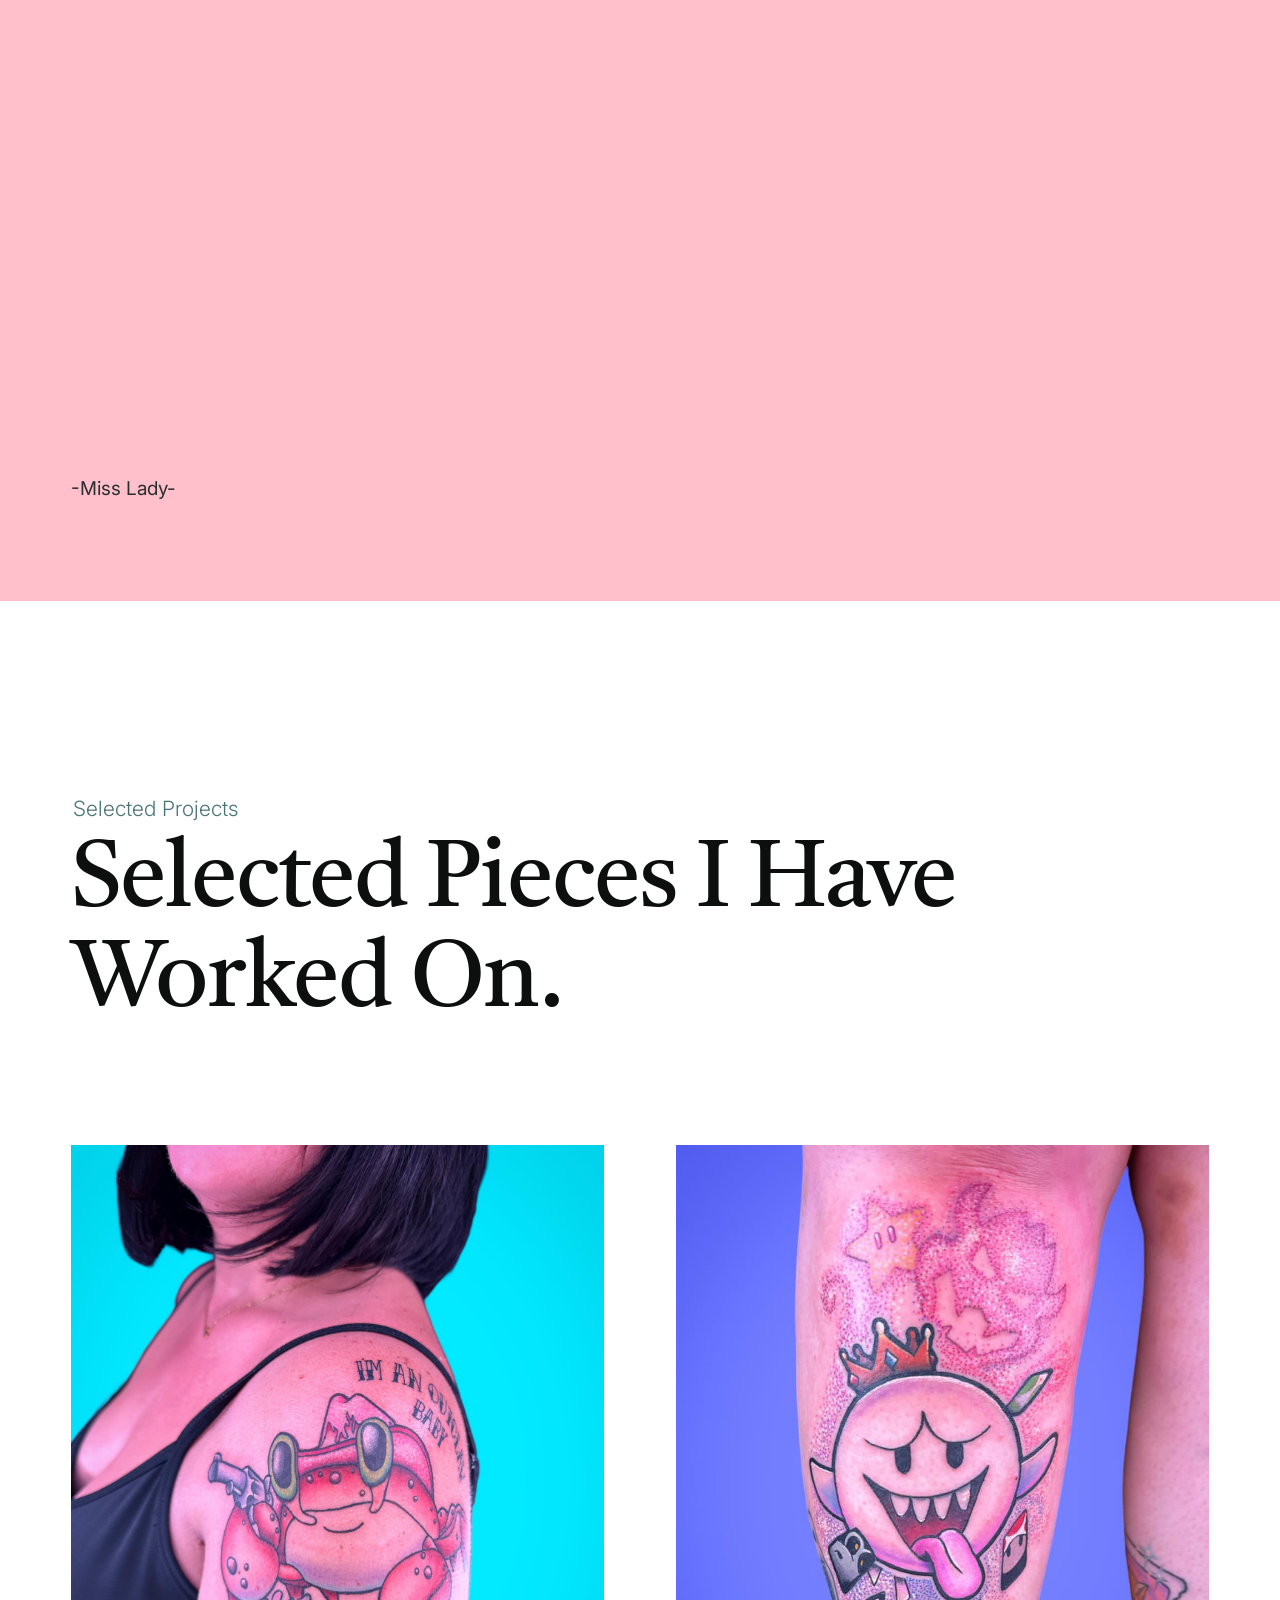
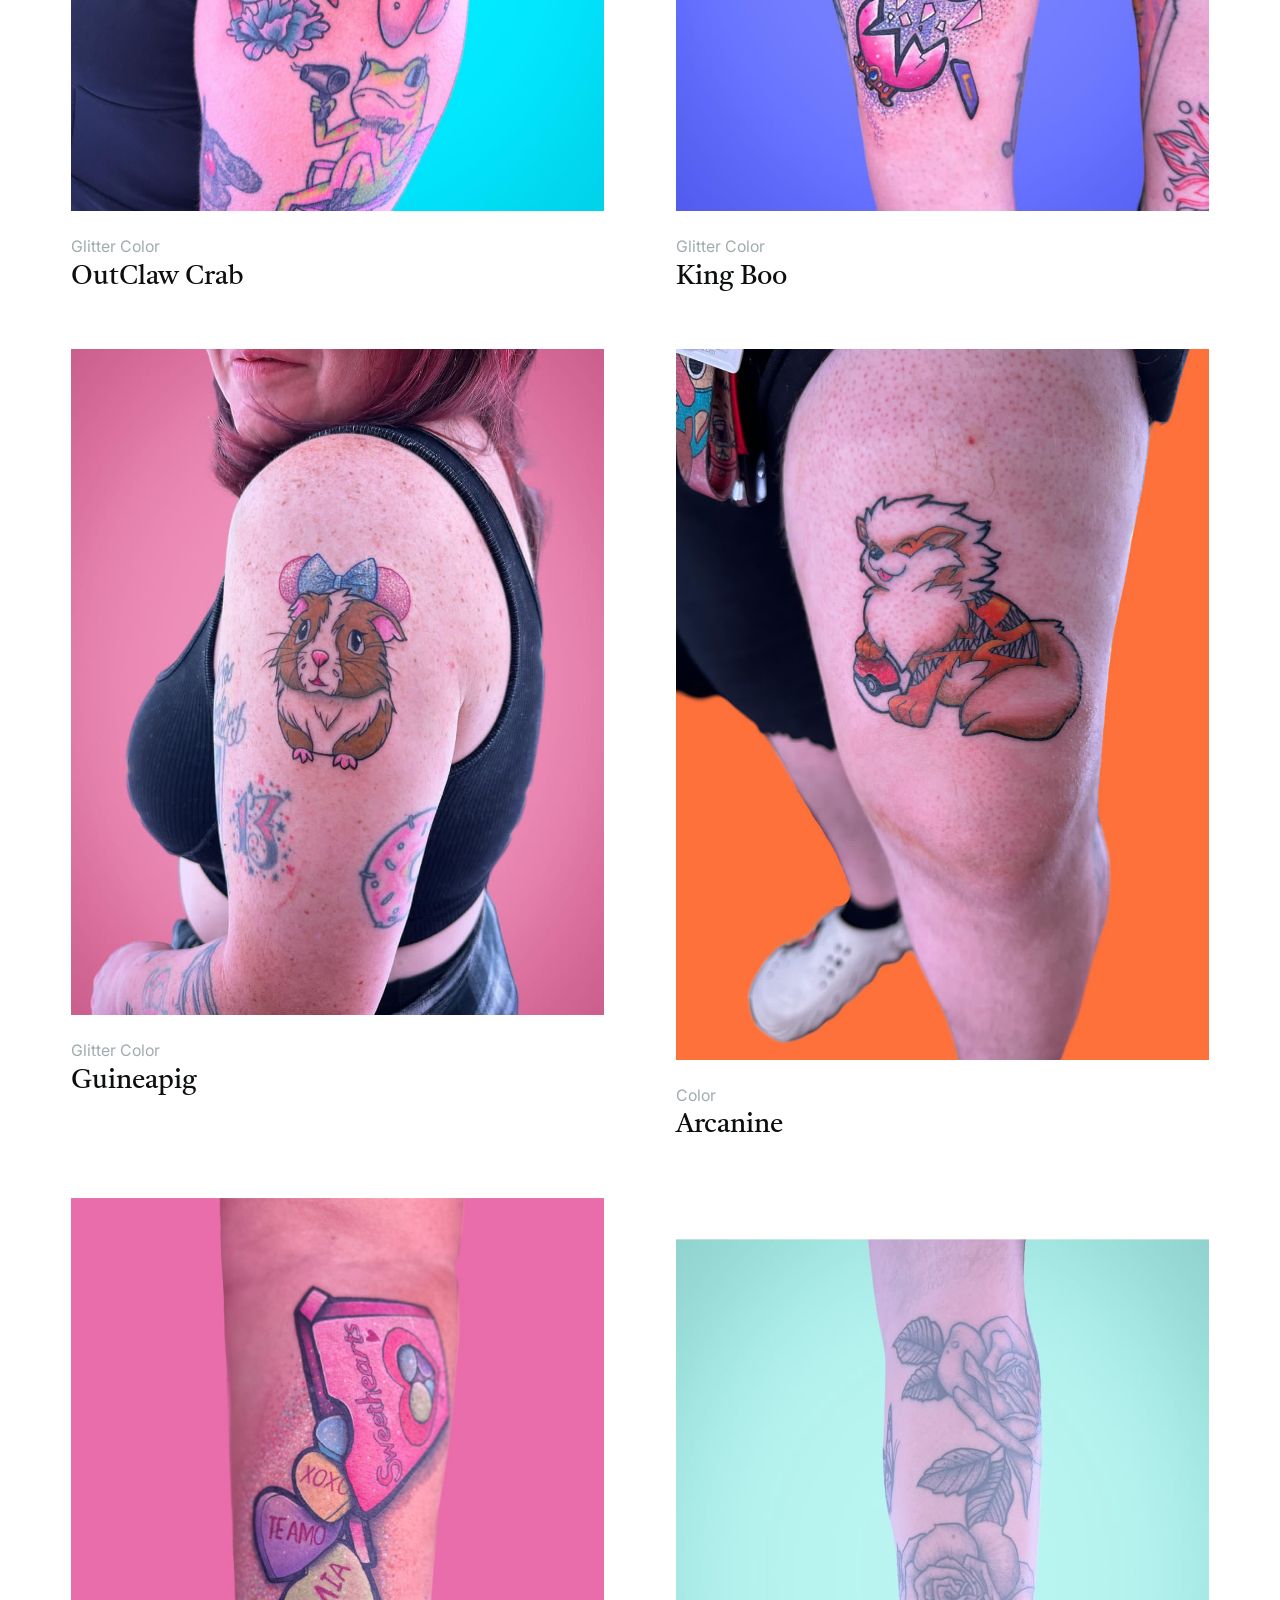
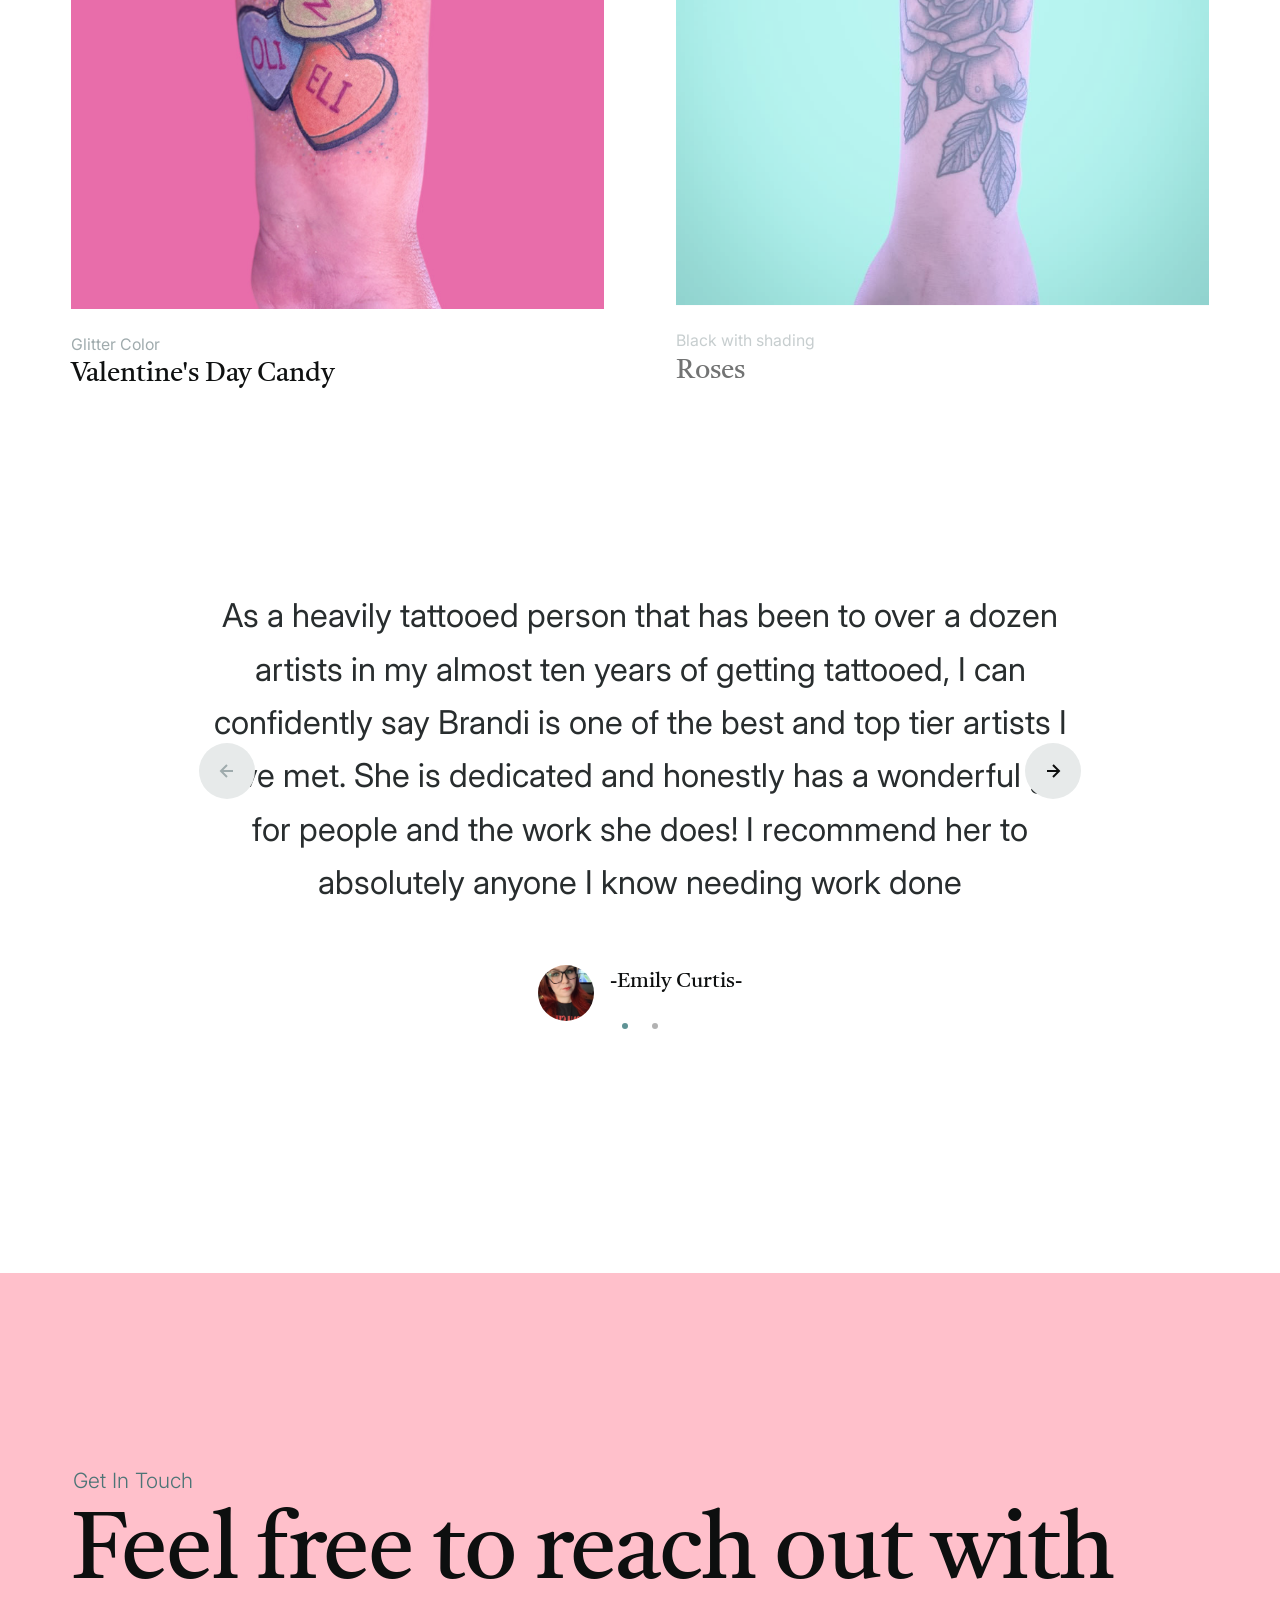
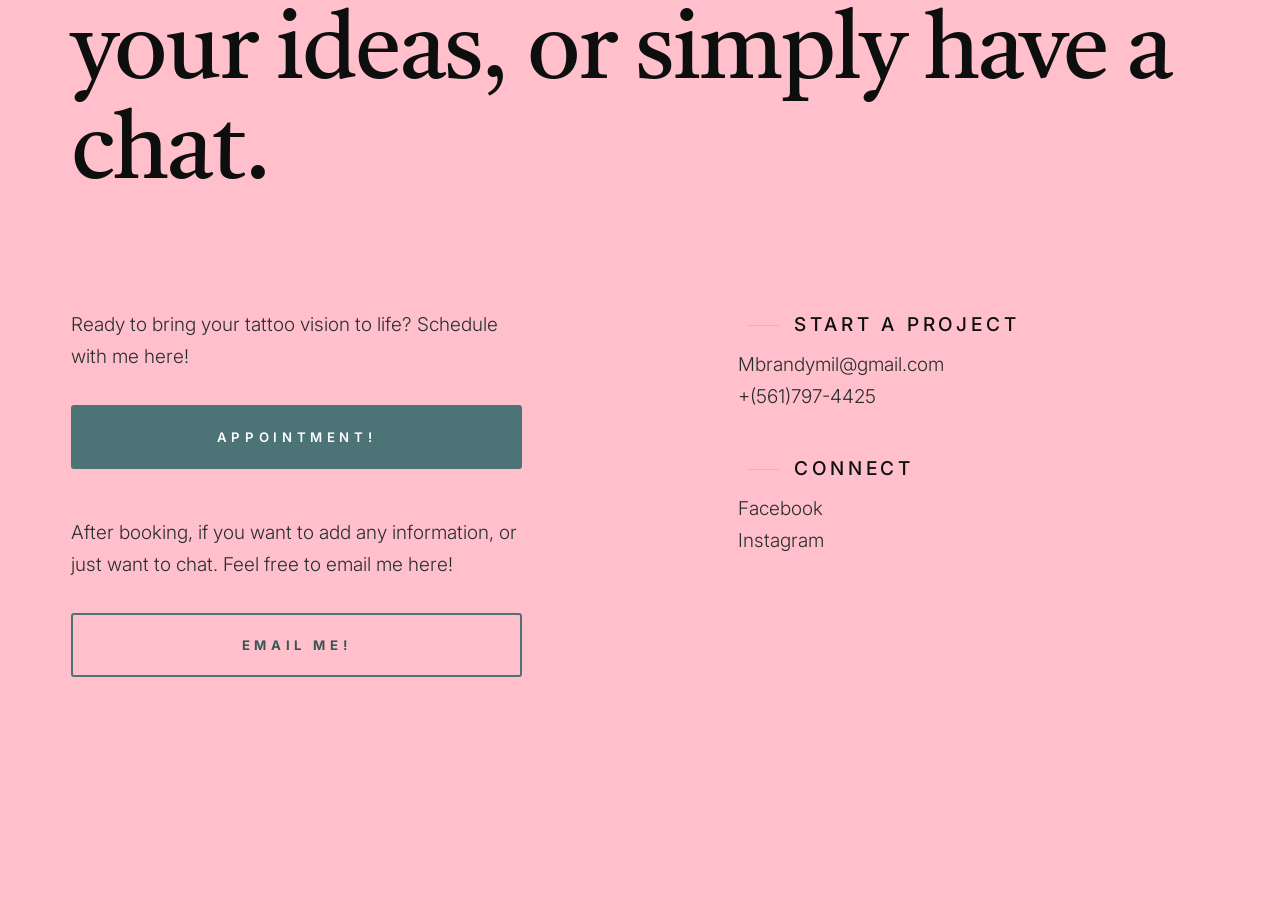
==== commit 5352040f: "added appointment button to index.html" ====
--- a/index.html
+++ b/index.html
@@ -64,7 +64,8 @@
                         <li class="current"><a href="#intro" class="smoothscroll">Intro</a></li>
                         <li><a href="#about" class="smoothscroll">About</a></li>
                         <li><a href="#works" class="smoothscroll">Works</a></li>
-                        <li><a href="#colophon" class="smoothscroll">Contact</a></li>
+                        <li><a href="#colophon" class="smoothscroll">Appointment</a></li>
+                        <!-- <li><a href="#colophon" class="smoothscroll">Contact</a></li> -->
                     </ul>
                 </nav> <!-- end s-header__nav -->
 
@@ -148,162 +149,7 @@
             </div> 
 
 
-            <!-- <div class="s-about__block s-about__career">
-
-                <div class="row s-about__career-header">
-                    <div class="column lg-12">
-                        <h2 class="text-pretitle">Resume</h2>
-    
-                        <p class="text-huge-title">
-                        Here is my education, work experience, & some skills I've got.
-                        </p>
-                    </div>
-                </div>
-
-                <div class="row s-about__timeline" data-animate-block>
-                    <div class="column lg-6 stack-on-900 s-about__timeline-section" data-animate-el>
-    
-                        <h2 class="text-subtitle">
-                            Experience
-                        </h2>
-    
-                        <div class="timeline">
-    
-                            <div class="timeline__block">
-                                <div class="timeline__bullet"></div>
-                                <div class="timeline__header">
-                                    <h4 class="timeline__title">Spotify</h3>
-                                    <h5 class="timeline__meta">Product Designer</h5>
-                                    <p class="timeline__timeframe">August 2019 - Present</p>
-                                </div>
-                                <div class="timeline__desc">
-                                    <p>Lorem ipsum Occaecat do esse ex et dolor culpa nisi ex in magna consectetur nisi cupidatat laboris esse eiusmod deserunt aute do quis velit esse sed Ut proident cupidatat nulla esse cillum laborum occaecat nostrud sit dolor incididunt amet est occaecat nisi.</p>
-                                </div>
-                            </div>
-    
-                            <div class="timeline__block">
-                                <div class="timeline__bullet"></div>
-                                <div class="timeline__header">
-                                    <h4 class="timeline__title">Dropbox</h4>
-                                    <h5 class="timeline__meta">Frontend Developer</h5>
-                                    <p class="timeline__timeframe">March 2016 - July 2019</p>
-                                </div>
-                                <div class="timeline__desc">
-                                    <p>Lorem ipsum Occaecat do esse ex et dolor culpa nisi ex in magna consectetur nisi cupidatat laboris esse eiusmod deserunt aute do quis velit esse sed Ut proident cupidatat nulla esse cillum laborum occaecat nostrud sit dolor incididunt amet est occaecat nisi.</p>
-                                </div>
-                            </div> -->
-<!--     
-                        </div> 
-    
-                    </div>
-    
-                    <div class="column lg-6 stack-on-900 s-about__timeline-section" data-animate-el>
-    
-                        <h2 class="text-subtitle">
-                            Education
-                        </h2>
-    
-                        <div class="timeline">
-    
-                            <div class="timeline__block">
-                                <div class="timeline__bullet"></div>
-                                <div class="timeline__header">
-                                    <h4 class="timeline__title">University of Life</h3>
-                                    <h5 class="timeline__meta">Master in Graphic Design</h5>
-                                    <p class="timeline__timeframe">April 2015</p>
-                                </div>
-                                <div class="timeline__desc">
-                                    <p>Lorem ipsum Occaecat do esse ex et dolor culpa nisi ex in magna consectetur nisi cupidatat laboris esse eiusmod deserunt aute do quis velit esse sed Ut proident cupidatat nulla esse cillum laborum occaecat nostrud sit dolor incididunt amet est occaecat nisi.</p>
-                                </div>
-                            </div>
-    
-                            <div class="timeline__block">
-                                <div class="timeline__bullet"></div>
-                                <div class="timeline__header">
-                                    <h4 class="timeline__title">School of Cool Designers</h4>
-                                    <h5 class="timeline__meta">B.A. Degree in Graphic Design</h5>
-                                    <p class="timeline__timeframe">August 2012</p>
-                                </div>
-                                <div class="timeline__desc">
-                                    <p>Lorem ipsum Occaecat do esse ex et dolor culpa nisi ex in magna consectetur nisi cupidatat laboris esse eiusmod deserunt aute do quis velit esse sed Ut proident cupidatat nulla esse cillum laborum occaecat nostrud sit dolor incididunt amet est occaecat nisi.</p>
-                                </div>
-                            </div>
-    
-                        </div> 
-                        
-                    </div> 
-    
-                </div> 
-
-                <div class="row s-about__skills" data-animate-block>
-                    <div class="column lg-12" data-animate-el>
-    
-                        <h2 class="text-subtitle">
-                            Skills & Expertise
-                        </h2>
-    
-                        <ul class="skill-bars">
-                            <li>
-                            <div class="progress percent95"></div>
-                            <strong>HTML & SCSS</strong>
-                            </li>
-                            <li>
-                            <div class="progress percent85"></div>
-                            <strong>Javascript ES6+</strong>
-                            </li>
-                            <li>
-                            <div class="progress percent70"></div>
-                            <strong>React</strong>
-                            </li>
-                            <li>
-                            <div class="progress percent75"></div>
-                            <strong>Node JS</strong>
-                            </li>
-                            <li>
-                            <div class="progress percent85"></div>
-                            <strong>Wordpress</strong>
-                            </li>
-                            <li>
-                            <div class="progress percent90"></div>
-                            <strong>Figma</strong>
-                            </li>
-                            <li>
-                            <div class="progress percent85"></div>
-                            <strong>Sketch</strong>
-                            </li>
-                            <li>
-                            <div class="progress percent75"></div>
-                            <strong>Illustrator</strong>
-                            </li>
-                        </ul>
-    
-                    </div>
-                </div> 
-
-                <div class="row s-about__clients" data-animate-block>
-                    <div class="column lg-12" data-animate-el>
-    
-                        <h2 class="text-pretitle">Selected Clients</h2>
-    
-                        <ul class="clients-list text-huge-title">
-                            <li><a href="#0">Microsoft</a></li>
-                            <li><a href="#0">Amazon</a></li>
-                            <li><a href="#0">Solana</a></li>
-                            <li><a href="#0">Nike</a></li>
-                            <li><a href="#0">Adidas</a></li>
-                            <li><a href="#0">Polkadot</a></li>
-                            <li><a href="#0">Google</a></li>
-                            <li><a href="#0">Atom</a></li>
-                            <li><a href="#0">Square</a></li>
-                            <li><a href="#0">Brave</a></li>
-                        </ul>
-    
-                    </div>
-                </div> 
-
-            </div> 
-        </section>  -->
-
+        
 
         <!-- # works
         ================================================== -->
@@ -324,9 +170,9 @@
                 <div class="column" data-animate-el>
                     <div class="folio-item">
                         <div class="folio-item__thumb">
-                            <a class="folio-item__thumb-link" href="images/portfolio/gallery/GPJQ4849.JPG" Title="Hair Dresser Frog" data-size="600x700">
-                                <img src="images/portfolio/skaterboy.jpg" 
-                                     srcset="images/portfolio/gallery/GPJQ4849.JPG 1x, images/portfolio/gallery/GPJQ4849.JPG@2x" alt="">
+                            <a class="folio-item__thumb-link" href="images/portfolio/458962367_18047987257926377_3507785669314130605_n.jpg" Title="OutClaw Crab" data-size="600x700">
+                                <img src="images/portfolio/458962367_18047987257926377_3507785669314130605_n.jpg" 
+                                     srcset="images/portfolio/458962367_18047987257926377_3507785669314130605_n.jpg 1x, images/portfolio/458962367_18047987257926377_3507785669314130605_n.jpg@2x" alt="">
                             </a>
                         </div>
                         <div class="folio-item__info">
@@ -334,7 +180,7 @@
                                 <span class="cat">Glitter Color</span>
                                 <!-- <a href="https://www.behance.net/" title="Project Link" class="project-link">Project Link</a> -->
                             </div>
-                            <h4 class="folio-item__title">Hair Dresser Frog</h4>
+                            <h4 class="folio-item__title">OutClaw Crab</h4>
                         </div>
                         <div class="folio-item__caption">
                             <p></p>
@@ -446,7 +292,7 @@
     
             </div> 
 
-            <!-- <div class="row testimonials">
+            <div class="row testimonials">
                 <div class="column lg-12">
     
                     <div class="swiper testimonial-slider">
@@ -455,35 +301,37 @@
 
                             <div class="testimonial-slider__slide swiper-slide">
                                 <p>
-                                Molestiae incidunt consequatur quis ipsa autem nam sit enim magni. Voluptas tempore rem. 
-                                Explicabo a quaerat sint autem dolore ducimus ut consequatur neque. Nisi dolores quaerat fuga rem nihil nostrum.
-                                Laudantium quia consequatur molestias.
+                                    As a heavily tattooed person that has been to over a dozen artists in my almost ten years of getting tattooed, I can confidently say Brandi is one of the best and top tier artists I have met. She is dedicated and honestly has a wonderful gift for people and the work she does! I recommend her to absolutely anyone I know needing work done
+
+                                    
                                 </p>
                                 <div class="testimonial-slider__author">
-                                    <img src="images/avatars/user-02.jpg" alt="Author image" class="testimonial-slider__avatar">
+                                    <img src="images/unnamed.jpg" alt="Author image" class="testimonial-slider__avatar">
                                     <cite class="testimonial-slider__cite">
-                                        <strong>John Rockefeller</strong>
-                                        <span>Standard Oil Co.</span>
+                                        <strong>-Emily Curtis-</strong>
+                                        <span></span>
                                     </cite>
                                 </div>
                             </div> 
             
                             <div class="testimonial-slider__slide swiper-slide">
                                 <p>
-                                Excepturi nam cupiditate culpa doloremque deleniti repellat. Veniam quos repellat voluptas animi adipisci.
-                                Nisi eaque consequatur. Voluptatem dignissimos ut ducimus accusantium perspiciatis.
-                                Quasi voluptas eius distinctio. Atque eos maxime.
+                                    Brandy is not only an incredibly talented and professional tattoo artist but a joy to be around, I had a great experience with her and will definitely be returning!
+
+                                    
                                 </p>
+                                
+                                
                                 <div class="testimonial-slider__author">
-                                    <img src="images/avatars/user-03.jpg" alt="Author image" class="testimonial-slider__avatar">
+                                    <img src="images/unnamed (1).jpg" alt="Author image" class="testimonial-slider__avatar">
                                     <cite class="testimonial-slider__cite">
-                                        <strong>Andrew Carnegie</strong>
-                                        <span>Carnegie Steel Co.</span>
+                                        <strong>-Megan Leigh-</strong>
+                                        <span></span>
                                     </cite>
                                 </div>
                             </div> 
             
-                            <div class="testimonial-slider__slide swiper-slide">
+                            <!-- <div class="testimonial-slider__slide swiper-slide">
                                 <p>
                                 Repellat dignissimos libero. Qui sed at corrupti expedita voluptas odit. Nihil ea quia nesciunt. Ducimus aut sed ipsam.  
                                 Autem eaque officia cum exercitationem sunt voluptatum accusamus. Quasi voluptas eius distinctio.
@@ -513,7 +361,7 @@
                                 </div>
                             </div> 
         
-                        </div> <
+                        </div>  -->
 
                         <div class="testimonial-slider__next">
                             <svg xmlns="http://www.w3.org/2000/svg" width="24" height="24" viewBox="0 0 24 24" style="fill: rgba(0, 0, 0, 1);transform: ;msFilter:;"><path d="m11.293 17.293 1.414 1.414L19.414 12l-6.707-6.707-1.414 1.414L15.586 11H6v2h9.586z"></path></svg>
@@ -527,7 +375,7 @@
                     </div> 
     
                 </div> 
-            </div>  -->
+            </div> 
 
         </section> 
 
@@ -541,7 +389,7 @@
                     <h2 class="text-pretitle">Get In Touch</h2>
 
                     <p class="text-huge-title">
-                        Feel free to reach out if you wanna collaborate with me, or simply have a chat.
+                        Feel free to reach out with your ideas, or simply have a chat.
                     </p>
                 </div>
             </div> <!-- end s-footer__content -->
@@ -550,11 +398,17 @@
 
                 <div class="column lg-5 md-6 stack-on-900 left-block">
                     <p>
-                        Ready to bring your tattoo vision to life? Let’s connect! Whether you have a design in mind or need help creating something unique, I’m here to make it happen.
+                        Ready to bring your tattoo vision to life? Schedule with me here! 
 
                     <div class="s-footer__buttons">
-                        <a href="mailto:Mbrandymil@gmail.com" class="btn btn--primary u-fullwidth">Contact Me!</a>
-                        <!-- <a href="#0" class="btn btn--stroke u-fullwidth">Get My CV</a> -->
+                        <a href="https://book.heygoldie.com/Missladytattoos" class="btn btn--primary u-fullwidth">Appointment!</a>
+                    </div>
+
+                    </p>
+                    <p>
+                        After booking, if you want to add any information, or just want to chat. Feel free to email me here! 
+                    <div class="s-footer__buttons">
+                        <a href="mailto:Mbrandymil@gmail.com" class="btn btn--stroke u-fullwidth">Email me!</a>
                     </div>
 
                     </p>
--- a/css/styles.css
+++ b/css/styles.css
@@ -3179,6 +3179,17 @@
     background-size     : cover;
     position            : relative;
 }
+.s-intro__g {
+    aspect-ratio        : 1/1;
+    width               : 100%;
+    height              : 100%;
+    background-color    : var(--color-gray-4);
+    background-image    : url(../images/newphoto.png);
+    background-repeat   : no-repeat;
+    background-position : center;
+    background-size     : cover;
+    position            : relative;
+}
 
 .s-intro__bg::after {
     display        : block;
